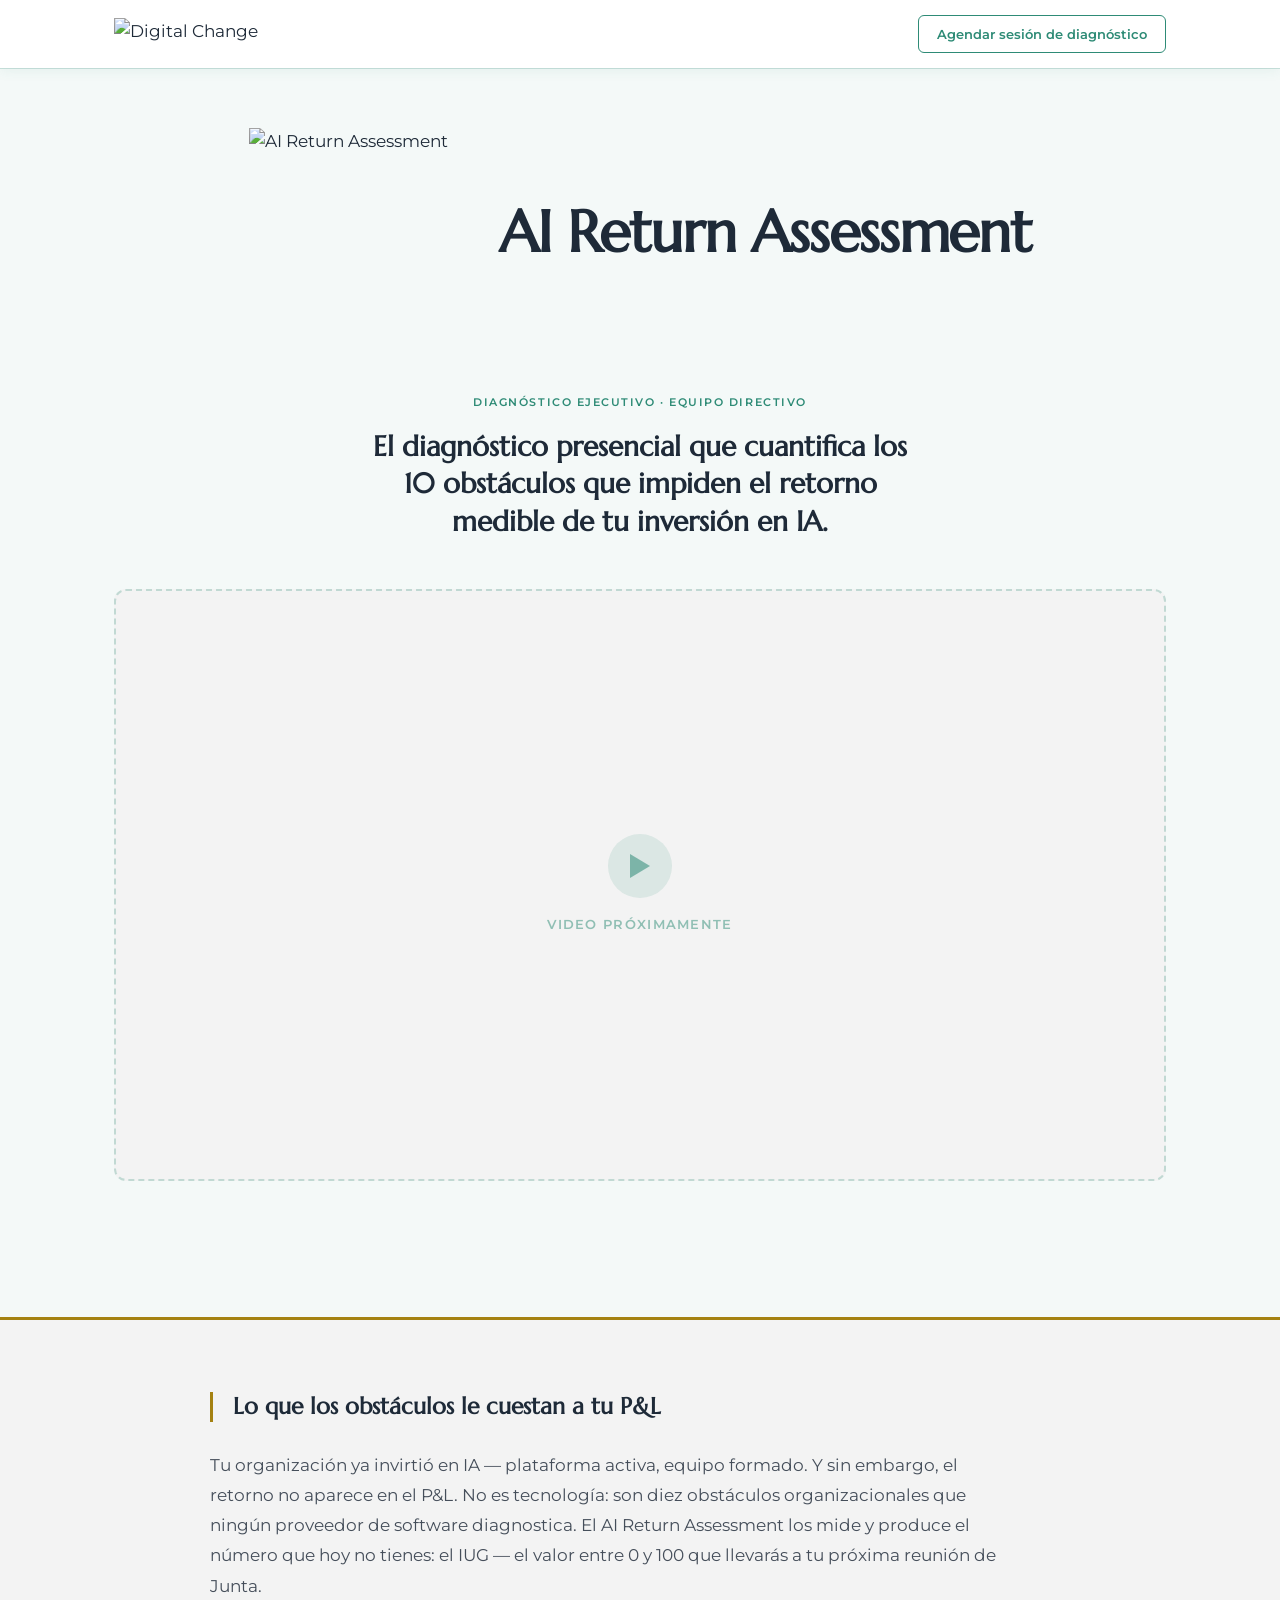
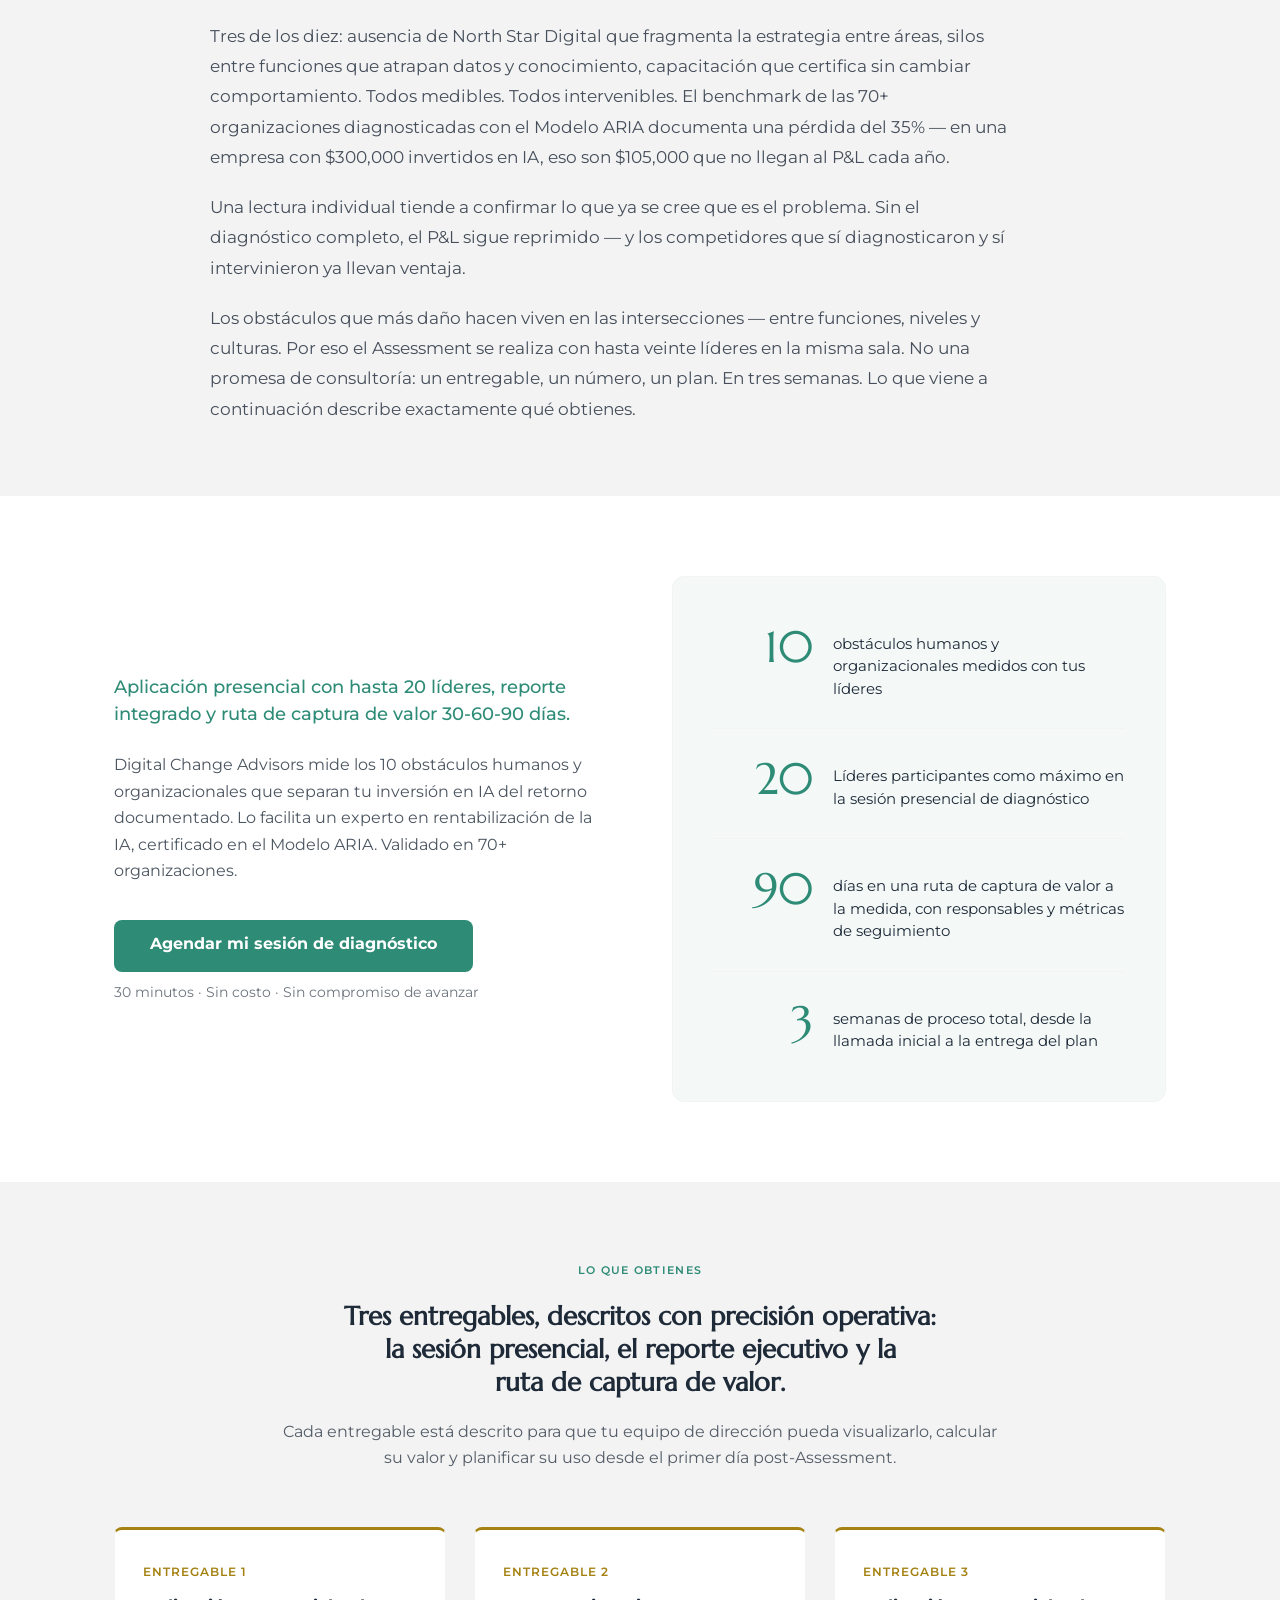
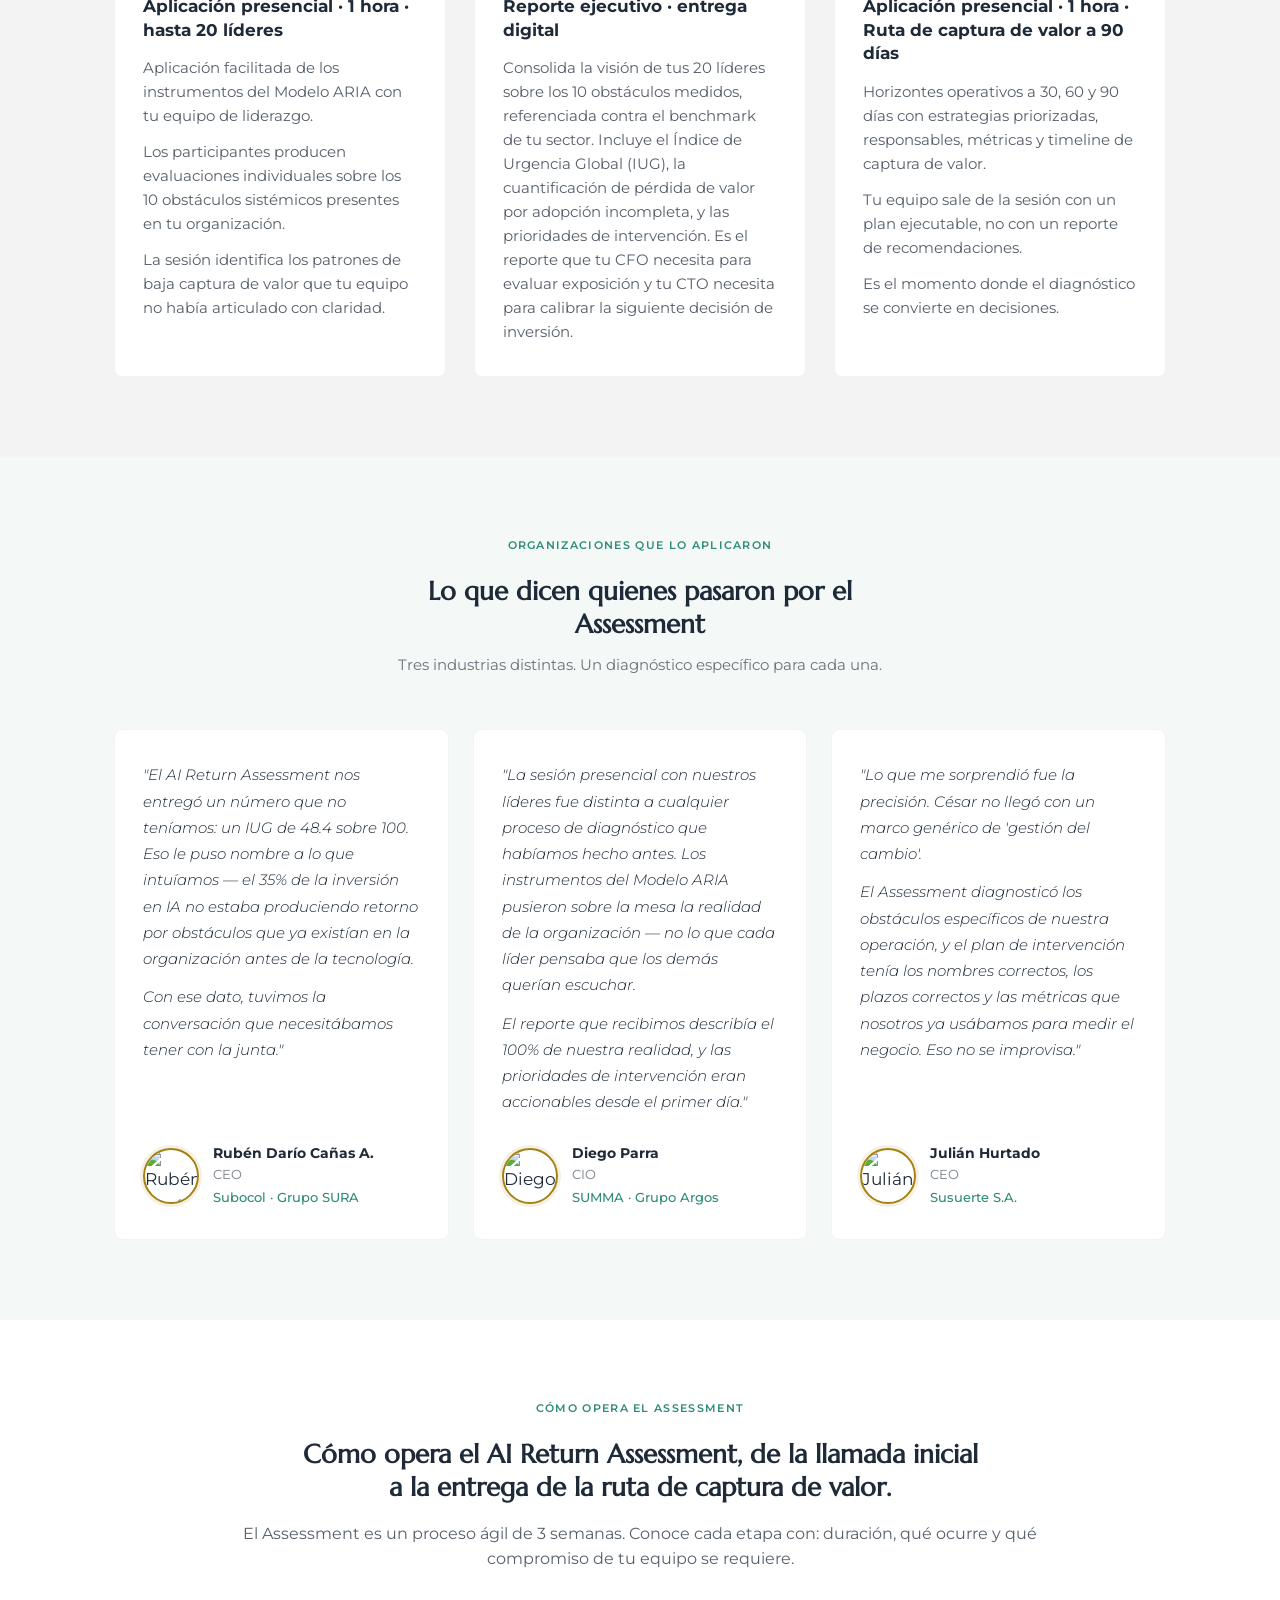
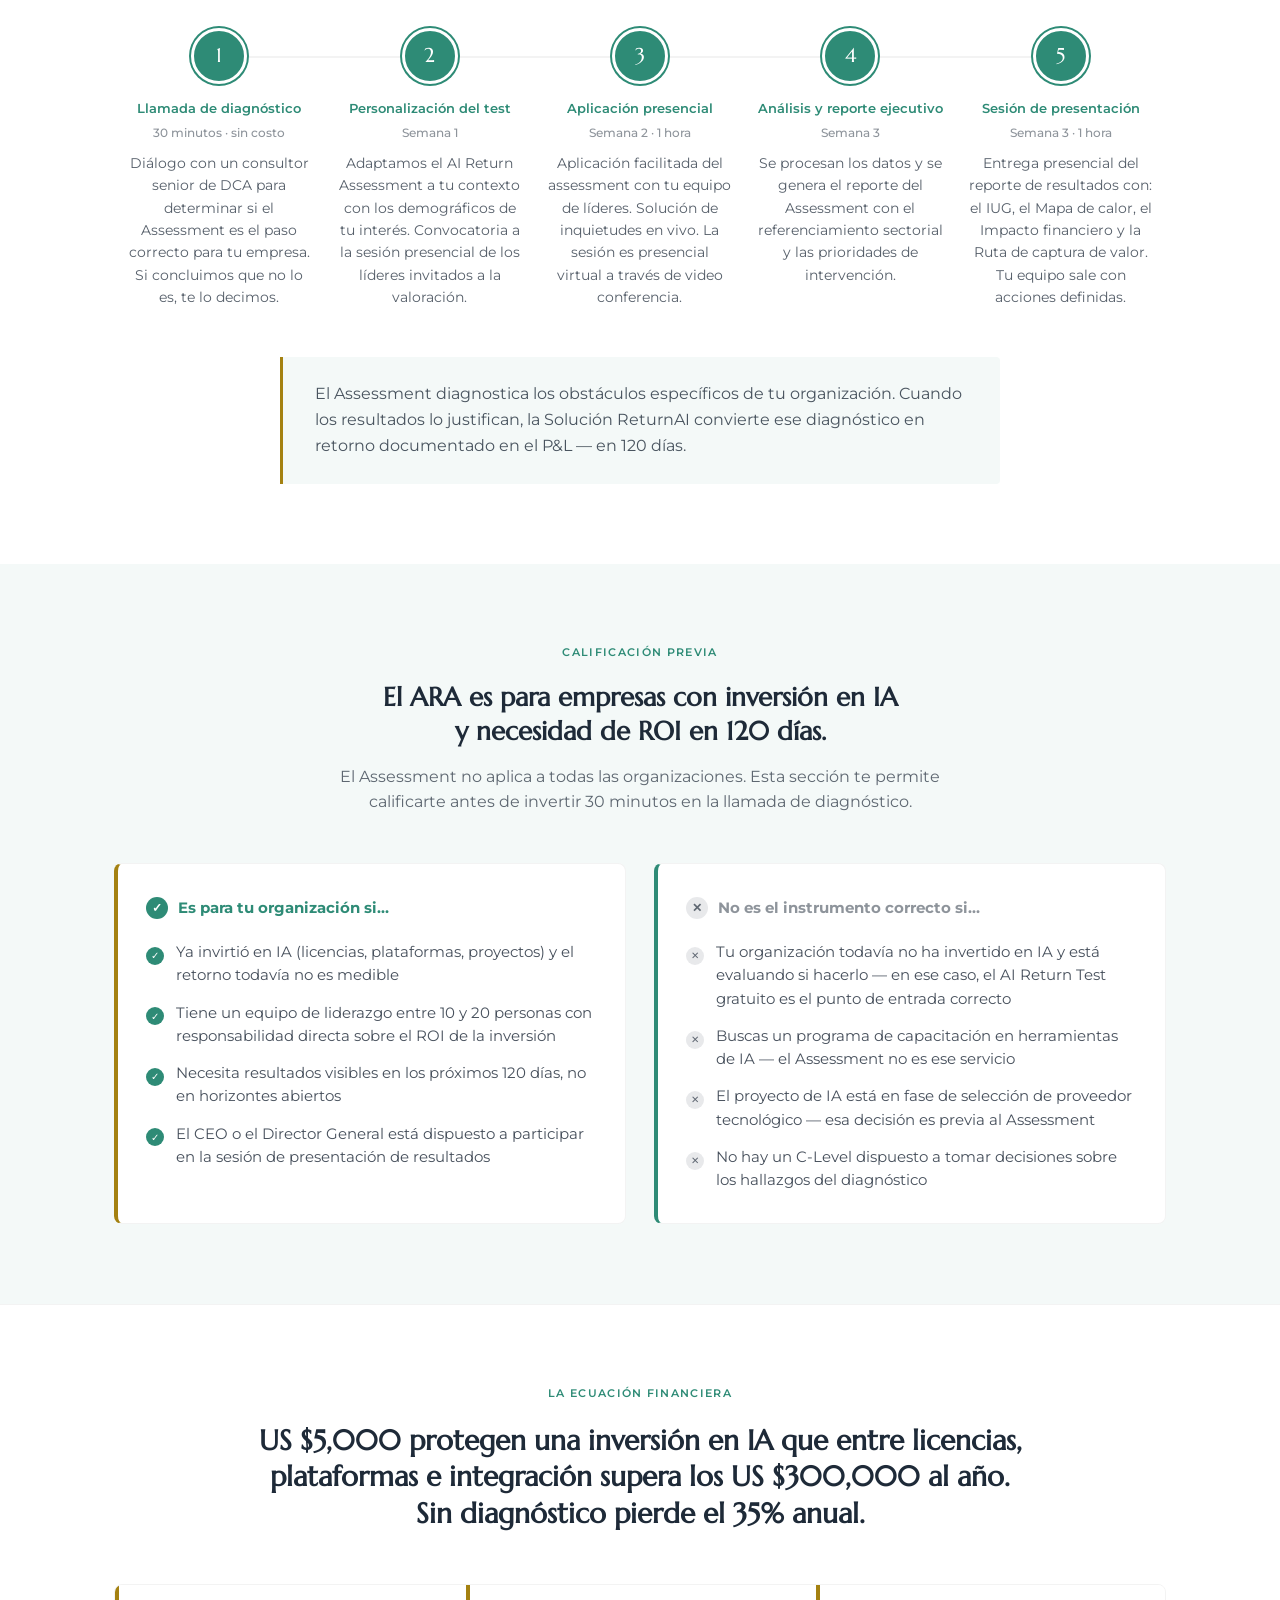
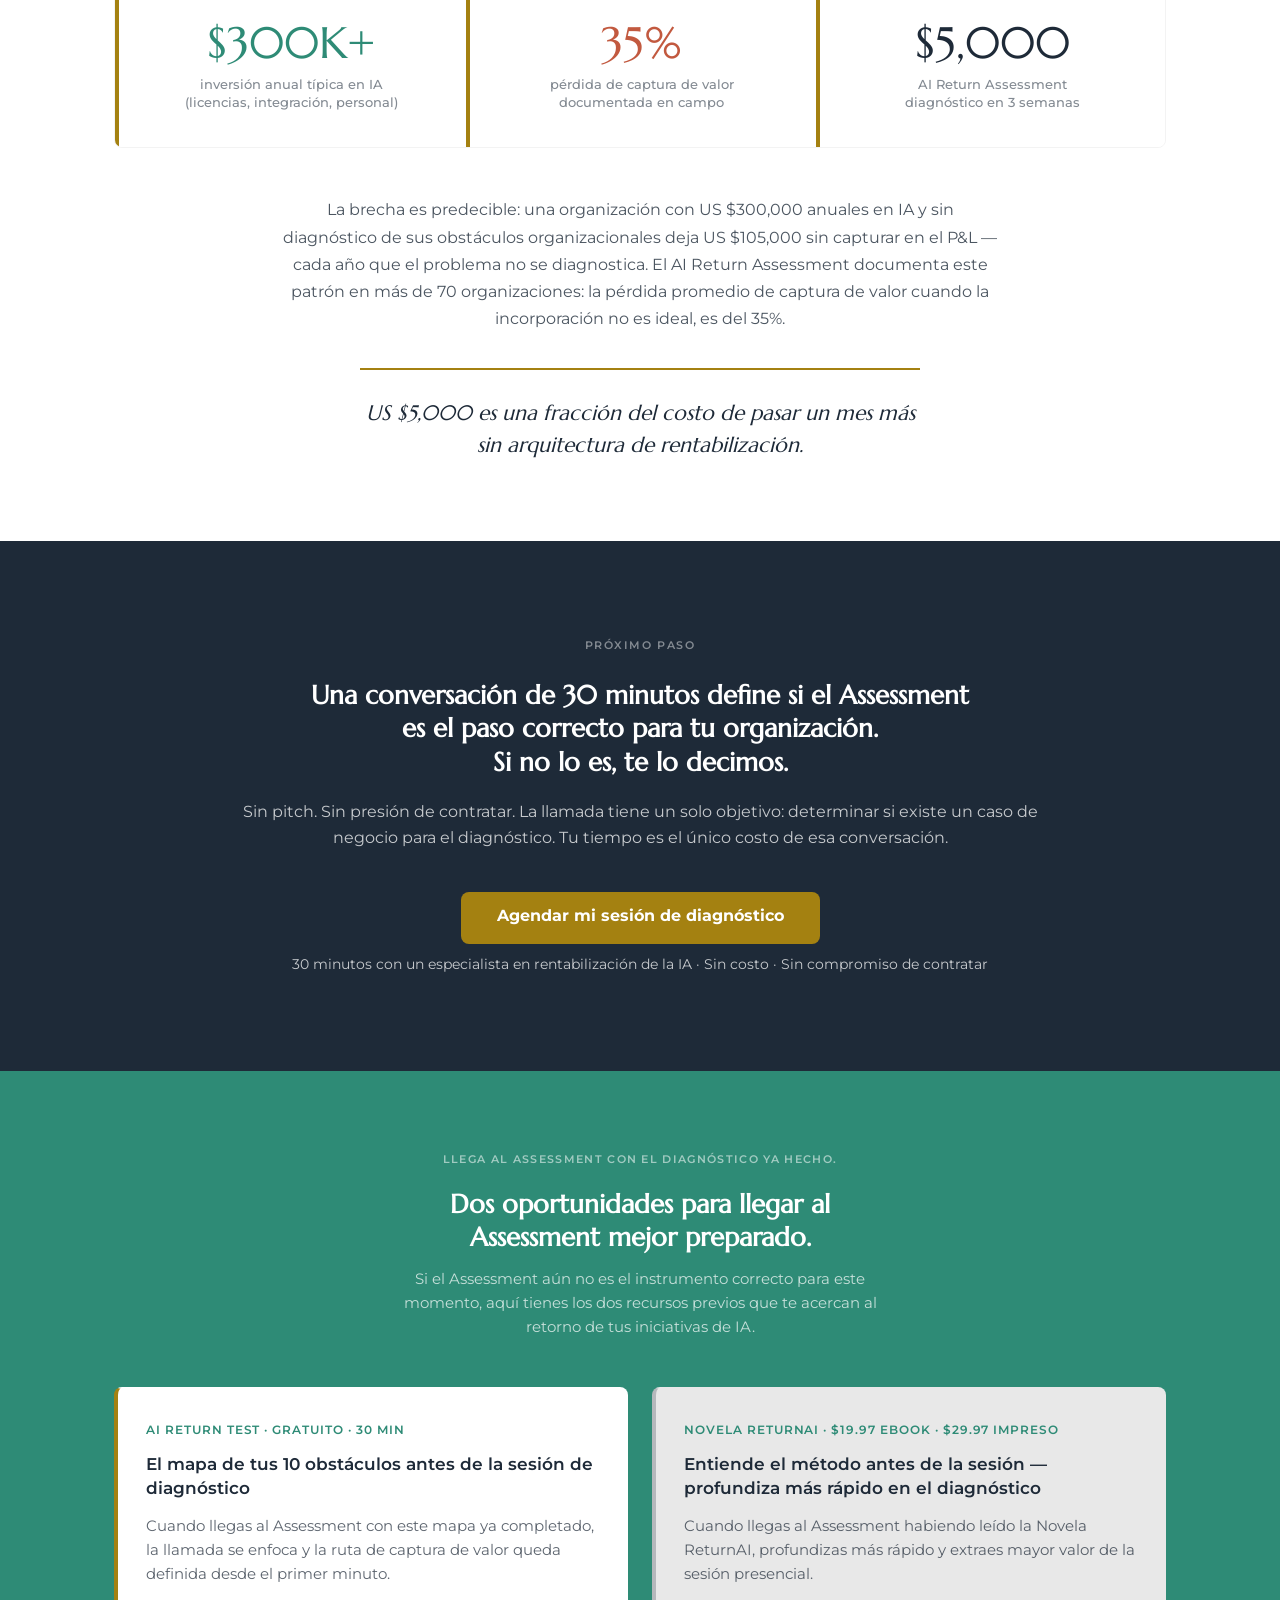
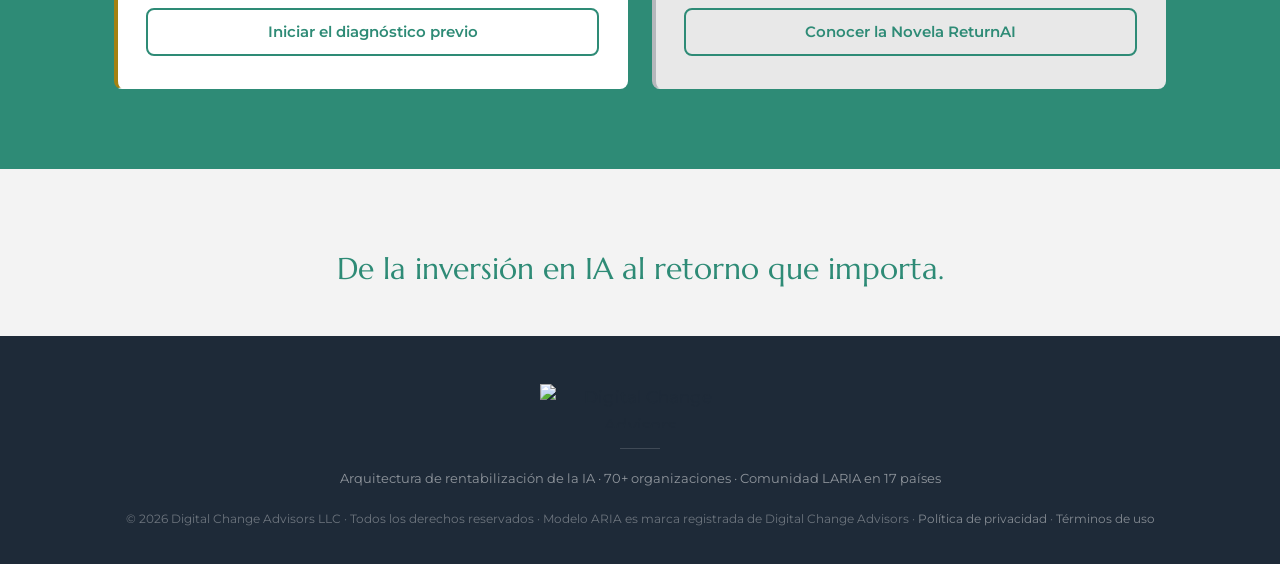
==== ara/index.html @ 4c8b49cd "B10 ARA v0: fix tarjeta secundaria + swap orden primario/secundario Secundaria: background #e8e8e8 (" ====
<!DOCTYPE html>
<html lang="es">
<head>
<meta charset="UTF-8">
<meta name="viewport" content="width=device-width, initial-scale=1.0">
<link rel="icon" type="image/png" href="../images/favicon.png" />
<link rel="apple-touch-icon" href="../images/favicon.png" />
<title>AI Return Assessment · Digital Change Advisors</title>
<link rel="preconnect" href="https://fonts.googleapis.com">
<link rel="preconnect" href="https://fonts.gstatic.com" crossorigin>
<link href="https://fonts.googleapis.com/css2?family=Marcellus&family=Montserrat:wght@300;400;500;600;700&display=swap" rel="stylesheet">
  <link rel="stylesheet" href="ara-styles.css">
<script>document.documentElement.classList.add('js-ready')</script>
</head>
<body>

<!-- ═══════════════════════════════════════════════════════
     HEADER
════════════════════════════════════════════════════════ -->
<header>
  <div class="header-inner">
    <a href="https://www.digitalchangeadvisors.com" class="logo-link">
      <img src="../images/dca-nav.svg" alt="Digital Change Advisors" width="160" height="32">
    </a>
    <a href="https://tidycal.com/pwgdigital/returnai" target="_blank" rel="noopener" class="header-cta">Agendar sesión de diagnóstico</a>
  </div>
</header>


<!-- ═══════════════════════════════════════════════════════
     BLOQUE 1 · HERO / CONTEXTO DE LLEGADA
════════════════════════════════════════════════════════ -->
<section id="hero">
  <div class="container">

    <!-- FILA 1 · ícono + H1 nombre del producto -->
    <div class="hero-identity">
      <div class="hero-icon">
        <img src="../images/ara-icon-assessment.png" alt="AI Return Assessment" width="210" height="210" loading="eager">
      </div>
      <h1 class="hero-archetype-name">AI Return Assessment</h1>
    </div>

    <!-- FILA 2 · H2 descriptivo centrado full-width -->
    <span class="hero-overtitle hero-overtitle--centered">Diagnóstico ejecutivo · Equipo directivo</span>
    <h2 class="hero-title"><span class="line">El diagnóstico presencial que cuantifica los</span><span class="line">10 obstáculos que impiden el retorno</span><span class="line">medible de tu inversión en IA.</span></h2>

    <!-- VIDEO PLACEHOLDER (video único por landing — pendiente de producción) -->
    <div class="hero-video-placeholder">
      <div class="hero-video-inner">
        <div class="hero-video-icon">
          <svg width="22" height="26" viewBox="0 0 22 26" fill="none" aria-hidden="true">
            <polygon points="1,1 21,13 1,25" fill="rgba(46,139,118,0.55)"/>
          </svg>
        </div>
        <span class="hero-video-label">Video próximamente</span>
      </div>
    </div>

  </div>
</section>


<!-- ═══════════════════════════════════════════════════════
     BLOQUE 1.5 · CONTEXTO — LO QUE LOS OBSTÁCULOS CUESTAN
════════════════════════════════════════════════════════ -->
<section id="arquetipo-contexto">
  <div class="container">
    <div class="arquetipo-ctx">
      <h2 class="arquetipo-ctx__title">Lo que los obstáculos le cuestan a tu P&amp;L</h2>
      <div class="arquetipo-ctx__body">
        <p>Tu organización ya invirtió en IA — plataforma activa, equipo formado. Y sin embargo, el retorno no aparece en el P&amp;L. No es tecnología: son diez obstáculos organizacionales que ningún proveedor de software diagnostica. El AI Return Assessment los mide y produce el número que hoy no tienes: el IUG — el valor entre 0 y 100 que llevarás a tu próxima reunión de Junta.</p>
        <p>Tres de los diez: ausencia de North Star Digital que fragmenta la estrategia entre áreas, silos entre funciones que atrapan datos y conocimiento, capacitación que certifica sin cambiar comportamiento. Todos medibles. Todos intervenibles. El benchmark de las 70+ organizaciones diagnosticadas con el Modelo ARIA documenta una pérdida del 35% — en una empresa con $300,000 invertidos en IA, eso son $105,000 que no llegan al P&amp;L cada año.</p>
        <p>Una lectura individual tiende a confirmar lo que ya se cree que es el problema. Sin el diagnóstico completo, el P&amp;L sigue reprimido — y los competidores que sí diagnosticaron y sí intervinieron ya llevan ventaja.</p>
        <p>Los obstáculos que más daño hacen viven en las intersecciones — entre funciones, niveles y culturas. Por eso el Assessment se realiza con hasta veinte líderes en la misma sala. No una promesa de consultoría: un entregable, un número, un plan. En tres semanas. Lo que viene a continuación describe exactamente qué obtienes.</p>
      </div>
    </div>
  </div>

</section>

<!-- ═══════════════════════════════════════════════════════
     BLOQUE 1.75 · CÓMO FUNCIONA — METODOLOGÍA Y MÉTRICAS
════════════════════════════════════════════════════════ -->
<section id="hero-context" class="section-pad">
  <div class="container">
    <div class="hero-grid">
      <div class="hero-copy">
        <p class="hero-sub">Aplicación presencial con hasta 20 líderes, reporte integrado y ruta de captura de valor 30-60-90 días.</p>
        <p class="hero-body">Digital Change Advisors mide los 10 obstáculos humanos y organizacionales que separan tu inversión en IA del retorno documentado. Lo facilita un experto en rentabilización de la IA, certificado en el Modelo ARIA. Validado en 70+ organizaciones.</p>
        <div class="cta-wrap">
          <a href="https://tidycal.com/pwgdigital/returnai" target="_blank" rel="noopener" class="btn-primary" style="display:inline-block;width:auto;">Agendar mi sesión de diagnóstico</a>
          <span class="cta-support">30 minutos · Sin costo · Sin compromiso de avanzar</span>
        </div>
      </div>
      <div class="hero-visual">
        <div class="hero-metric">
          <div class="hero-metric-num">10</div>
          <div class="hero-metric-label">obstáculos humanos y organizacionales medidos con tus líderes</div>
        </div>
        <hr class="hero-metric-divider">
        <div class="hero-metric">
          <div class="hero-metric-num">20</div>
          <div class="hero-metric-label">Líderes participantes como máximo en la sesión presencial de diagnóstico</div>
        </div>
        <hr class="hero-metric-divider">
        <div class="hero-metric">
          <div class="hero-metric-num">90</div>
          <div class="hero-metric-label">días en una ruta de captura de valor a la medida, con responsables y métricas de seguimiento</div>
        </div>
        <hr class="hero-metric-divider">
        <div class="hero-metric">
          <div class="hero-metric-num">3</div>
          <div class="hero-metric-label">semanas de proceso total, desde la llamada inicial a la entrega del plan</div>
        </div>
      </div>
    </div>

  </div>
</section>


<!-- ═══════════════════════════════════════════════════════
     BLOQUE 2 · LOS TRES ENTREGABLES DEL ASSESSMENT
════════════════════════════════════════════════════════ -->
<section id="entregables" class="section-pad">
  <div class="container">

    <div class="entregables-intro">
      <span class="section-label">Lo que obtienes</span>
      <h2><span class="line">Tres entregables, descritos con precisión operativa:</span><span class="line">la sesión presencial, el reporte ejecutivo y la</span><span class="line">ruta de captura de valor.</span></h2>
      <p style="margin-top:16px;">Cada entregable está descrito para que tu equipo de dirección pueda visualizarlo, calcular su valor y planificar su uso desde el primer día post-Assessment.</p>
    </div>

    <div class="entregables-grid">

      <div class="entregable-card">
        <div class="entregable-label">Entregable 1</div>
        <h3>Aplicación presencial · 1 hora · hasta 20 líderes</h3>
        <p>Aplicación facilitada de los instrumentos del Modelo ARIA con tu equipo de liderazgo.</p>
        <p>Los participantes producen evaluaciones individuales sobre los 10 obstáculos sistémicos presentes en tu organización.</p>
        <p>La sesión identifica los patrones de baja captura de valor que tu equipo no había articulado con claridad.</p>
      </div>

      <div class="entregable-card">
        <div class="entregable-label">Entregable 2</div>
        <h3>Reporte ejecutivo · entrega digital</h3>
        <p>Consolida la visión de tus 20 líderes sobre los 10 obstáculos medidos, referenciada contra el benchmark de tu sector. Incluye el Índice de Urgencia Global (IUG), la cuantificación de pérdida de valor por adopción incompleta, y las prioridades de intervención. Es el reporte que tu CFO necesita para evaluar exposición y tu CTO necesita para calibrar la siguiente decisión de inversión.</p>
      </div>

      <div class="entregable-card">
        <div class="entregable-label">Entregable 3</div>
        <h3>Aplicación presencial · 1 hora · Ruta de captura de valor a 90 días</h3>
        <p>Horizontes operativos a 30, 60 y 90 días con estrategias priorizadas, responsables, métricas y timeline de captura de valor.</p>
        <p>Tu equipo sale de la sesión con un plan ejecutable, no con un reporte de recomendaciones.</p>
        <p>Es el momento donde el diagnóstico se convierte en decisiones.</p>
      </div>

    </div>
  </div>
</section>


<!-- ═══════════════════════════════════════════════════════
     BLOQUE 3 · TESTIMONIALES
     Set: Rubén Darío Cañas · Diego Parra · Julián Hurtado
     Fotos: rectangulares 8px radius. Stack en móvil.
════════════════════════════════════════════════════════ -->
<section id="testimoniales" class="section-pad">
  <div class="container">

    <div class="testimoniales-header">
      <span class="section-label">Organizaciones que lo aplicaron</span>
      <h2>Lo que dicen quienes pasaron por el Assessment</h2>
      <p>Tres industrias distintas. Un diagnóstico específico para cada una.</p>
    </div>

    <div class="testimoniales-grid">

      <!-- Testimonial 1: Rubén Darío Cañas — Subocol -->
      <div class="testimonial-card">
        <p class="testimonial-quote">"El AI Return Assessment nos entregó un número que no teníamos: un IUG de 48.4 sobre 100. Eso le puso nombre a lo que intuíamos — el 35% de la inversión en IA no estaba produciendo retorno por obstáculos que ya existían en la organización antes de la tecnología.<br><br>Con ese dato, tuvimos la conversación que necesitábamos tener con la junta."</p>
        <div class="testimonial-author">
          <div class="testimonial-photo">
            <img src="../images/art-photo-ruben-canas.png" alt="Rubén Darío Cañas A." loading="lazy">
          </div>
          <div class="testimonial-meta">
            <div class="testimonial-name">Rubén Darío Cañas A.</div>
            <div class="testimonial-role">CEO</div>
            <div class="testimonial-org">Subocol · Grupo SURA</div>
          </div>
        </div>
      </div>

      <!-- Testimonial 2: Diego Parra — SUMMA / Grupo Argos -->
      <div class="testimonial-card">
        <p class="testimonial-quote">"La sesión presencial con nuestros líderes fue distinta a cualquier proceso de diagnóstico que habíamos hecho antes. Los instrumentos del Modelo ARIA pusieron sobre la mesa la realidad de la organización — no lo que cada líder pensaba que los demás querían escuchar.<br><br>El reporte que recibimos describía el 100% de nuestra realidad, y las prioridades de intervención eran accionables desde el primer día."</p>
        <div class="testimonial-author">
          <div class="testimonial-photo">
            <img src="../images/art-photo-diego-parra.png" alt="Diego Parra" loading="lazy">
          </div>
          <div class="testimonial-meta">
            <div class="testimonial-name">Diego Parra</div>
            <div class="testimonial-role">CIO</div>
            <div class="testimonial-org">SUMMA · Grupo Argos</div>
          </div>
        </div>
      </div>

      <!-- Testimonial 3: Julián Hurtado — Susuerte -->
      <div class="testimonial-card">
        <p class="testimonial-quote">"Lo que me sorprendió fue la precisión. César no llegó con un marco genérico de 'gestión del cambio'.<br><br>El Assessment diagnosticó los obstáculos específicos de nuestra operación, y el plan de intervención tenía los nombres correctos, los plazos correctos y las métricas que nosotros ya usábamos para medir el negocio. Eso no se improvisa."</p>
        <div class="testimonial-author">
          <div class="testimonial-photo">
            <img src="../images/art-photo-julian-hurtado.png" alt="Julián Hurtado" loading="lazy">
          </div>
          <div class="testimonial-meta">
            <div class="testimonial-name">Julián Hurtado</div>
            <div class="testimonial-role">CEO</div>
            <div class="testimonial-org">Susuerte S.A.</div>
          </div>
        </div>
      </div>

    </div>
  </div>
</section>


<!-- ═══════════════════════════════════════════════════════
     BLOQUE 4 · PROCESO PASO A PASO
     Con diferenciación terminológica ARIA / Solución ReturnAI
════════════════════════════════════════════════════════ -->
<section id="proceso" class="section-pad">
  <div class="container">

    <div class="proceso-header">
      <span class="section-label">Cómo opera el Assessment</span>
      <h2>Cómo opera el AI Return Assessment, de la llamada inicial<br>a la entrega de la ruta de captura de valor.</h2>
      <p style="margin-top:16px;">El Assessment es un proceso ágil de 3 semanas. Conoce cada etapa con: duración, qué ocurre y qué compromiso de tu equipo se requiere.</p>
    </div>

    <div class="proceso-timeline">

      <div class="proceso-step">
        <div class="step-circle">1</div>
        <div class="step-content">
          <div class="step-label">Llamada de diagnóstico</div>
          <div class="step-duration">30 minutos · sin costo</div>
          <p class="step-desc">Diálogo con un consultor senior de DCA para determinar si el Assessment es el paso correcto para tu empresa. Si concluimos que no lo es, te lo decimos.</p>
        </div>
      </div>

      <div class="proceso-step">
        <div class="step-circle">2</div>
        <div class="step-content">
          <div class="step-label">Personalización del test</div>
          <div class="step-duration">Semana 1</div>
          <p class="step-desc">Adaptamos el AI Return Assessment a tu contexto con los demográficos de tu interés. Convocatoria a la sesión presencial de los líderes invitados a la valoración.</p>
        </div>
      </div>

      <div class="proceso-step">
        <div class="step-circle">3</div>
        <div class="step-content">
          <div class="step-label">Aplicación presencial</div>
          <div class="step-duration">Semana 2 · 1 hora</div>
          <p class="step-desc">Aplicación facilitada del assessment con tu equipo de líderes. Solución de inquietudes en vivo. La sesión es presencial virtual a través de video conferencia.</p>
        </div>
      </div>

      <div class="proceso-step">
        <div class="step-circle">4</div>
        <div class="step-content">
          <div class="step-label">Análisis y reporte ejecutivo</div>
          <div class="step-duration">Semana 3</div>
          <p class="step-desc">Se procesan los datos y se genera el reporte del Assessment con el referenciamiento sectorial y las prioridades de intervención.</p>
        </div>
      </div>

      <div class="proceso-step">
        <div class="step-circle">5</div>
        <div class="step-content">
          <div class="step-label">Sesión de presentación</div>
          <div class="step-duration">Semana 3 · 1 hora</div>
          <p class="step-desc">Entrega presencial del reporte de resultados con: el IUG, el Mapa de calor, el Impacto financiero y la Ruta de captura de valor. Tu equipo sale con acciones definidas.</p>
        </div>
      </div>

    </div>

    <!-- Línea de diferenciación ARIA / Solución ReturnAI — OBLIGATORIA -->
    <div class="proceso-aria-note">
      <p>El Assessment diagnostica los obstáculos específicos de tu organización. Cuando los resultados lo justifican, la Solución ReturnAI convierte ese diagnóstico en retorno documentado en el P&L — en 120 días.</p>
    </div>

  </div>
</section>


<!-- ═══════════════════════════════════════════════════════
     BLOQUE 5 · PARA QUIÉN ES ESTE ASSESSMENT
     Fondo: var(--dca-teal-subtle) — NUNCA teal sólido
════════════════════════════════════════════════════════ -->
<section id="para-quien" class="section-pad">
  <div class="container">

    <div class="para-quien-header">
      <span class="section-label">Calificación previa</span>
      <h2>El ARA es para empresas con inversión en IA<br>y necesidad de ROI en 120 días.</h2>
      <p style="margin-top:16px;">El Assessment no aplica a todas las organizaciones. Esta sección te permite calificarte antes de invertir 30 minutos en la llamada de diagnóstico.</p>
    </div>

    <div class="para-quien-grid">

      <div class="para-quien-col yes">
        <div class="para-quien-col-title">
          <span class="check-icon">✓</span>
          Es para tu organización si…
        </div>
        <ul class="para-quien-list">
          <li>
            <span class="icon-wrap"><span class="check-icon" style="width:18px;height:18px;font-size:10px;">✓</span></span>
            Ya invirtió en IA (licencias, plataformas, proyectos) y el retorno todavía no es medible
          </li>
          <li>
            <span class="icon-wrap"><span class="check-icon" style="width:18px;height:18px;font-size:10px;">✓</span></span>
            Tiene un equipo de liderazgo entre 10 y 20 personas con responsabilidad directa sobre el ROI de la inversión
          </li>
          <li>
            <span class="icon-wrap"><span class="check-icon" style="width:18px;height:18px;font-size:10px;">✓</span></span>
            Necesita resultados visibles en los próximos 120 días, no en horizontes abiertos
          </li>
          <li>
            <span class="icon-wrap"><span class="check-icon" style="width:18px;height:18px;font-size:10px;">✓</span></span>
            El CEO o el Director General está dispuesto a participar en la sesión de presentación de resultados
          </li>
        </ul>
      </div>

      <div class="para-quien-col no">
        <div class="para-quien-col-title">
          <span class="x-icon">✕</span>
          No es el instrumento correcto si…
        </div>
        <ul class="para-quien-list">
          <li>
            <span class="icon-wrap"><span class="x-icon" style="width:18px;height:18px;font-size:10px;">✕</span></span>
            Tu organización todavía no ha invertido en IA y está evaluando si hacerlo — en ese caso, el AI Return Test gratuito es el punto de entrada correcto
          </li>
          <li>
            <span class="icon-wrap"><span class="x-icon" style="width:18px;height:18px;font-size:10px;">✕</span></span>
            Buscas un programa de capacitación en herramientas de IA — el Assessment no es ese servicio
          </li>
          <li>
            <span class="icon-wrap"><span class="x-icon" style="width:18px;height:18px;font-size:10px;">✕</span></span>
            El proyecto de IA está en fase de selección de proveedor tecnológico — esa decisión es previa al Assessment
          </li>
          <li>
            <span class="icon-wrap"><span class="x-icon" style="width:18px;height:18px;font-size:10px;">✕</span></span>
            No hay un C-Level dispuesto a tomar decisiones sobre los hallazgos del diagnóstico
          </li>
        </ul>
      </div>

    </div>
  </div>
</section>


<!-- ═══════════════════════════════════════════════════════
     BLOQUE 6 · ANCLAJE ECONÓMICO / LOSS AVERSION
     Gold: solo border-left en métricas (presupuesto controlado)
     Terracota: 35% (alerta de pérdida)
     Marcellus métricas: 28-32px en móvil (corrección C6)
════════════════════════════════════════════════════════ -->
<section id="anclaje" class="section-pad">
  <div class="container">

    <div class="anclaje-header">
      <span class="section-label">La ecuación financiera</span>
      <h2>
        <span class="line">US $5,000 protegen una inversión en IA que entre licencias,</span>
        <span class="line">plataformas e integración supera los US $300,000 al año.</span>
        <span class="line">Sin diagnóstico pierde el 35% anual.</span>
      </h2>
    </div>

    <div class="metrics-row">
      <div class="metric-item">
        <div class="metric-value teal">$300K+</div>
        <div class="metric-sublabel">inversión anual típica en IA<br>(licencias, integración, personal)</div>
      </div>
      <div class="metric-item">
        <div class="metric-value terracota">35%</div>
        <div class="metric-sublabel">pérdida de captura de valor<br>documentada en campo</div>
      </div>
      <div class="metric-item">
        <div class="metric-value carbon">$5,000</div>
        <div class="metric-sublabel">AI Return Assessment<br>diagnóstico en 3 semanas</div>
      </div>
    </div>

    <p class="anclaje-copy">La brecha es predecible: una organización con US $300,000 anuales en IA y sin diagnóstico de sus obstáculos organizacionales deja US $105,000 sin capturar en el P&L — cada año que el problema no se diagnostica. El AI Return Assessment documenta este patrón en más de 70 organizaciones: la pérdida promedio de captura de valor cuando la incorporación no es ideal, es del 35%.</p>

    <p class="anclaje__close">US $5,000 es una fracción del costo de pasar un mes más sin arquitectura de rentabilización.</p>

  </div>
</section>


<!-- ═══════════════════════════════════════════════════════
     BLOQUE 7 · CTA PRINCIPAL
     ÚNICO bloque con fondo carbón (#1e2a38)
     Botón dorado. Formulario 5 campos (corrección C3).
════════════════════════════════════════════════════════ -->
<section id="cta-principal">
  <div class="container">
    <div class="cta-principal-inner">

      <span class="cta-section-label">Próximo paso</span>
      <h2>
        <span class="line">Una conversación de 30 minutos define si el Assessment</span>
        <span class="line">es el paso correcto para tu organización.</span>
        <span class="line">Si no lo es, te lo decimos.</span>
      </h2>
      <p class="cta-principal-copy">Sin pitch. Sin presión de contratar. La llamada tiene un solo objetivo: determinar si existe un caso de negocio para el diagnóstico. Tu tiempo es el único costo de esa conversación.</p>

      <div class="cta-wrap centered">
        <a href="https://tidycal.com/pwgdigital/returnai" target="_blank" rel="noopener" class="btn-gold">Agendar mi sesión de diagnóstico</a>
        <span class="cta-support on-dark">30 minutos con un especialista en rentabilización de la IA · Sin costo · Sin compromiso de contratar</span>
      </div>

    </div>
  </div>
</section>




<!-- ═══════════════════════════════════════════════════════
     BLOQUE 10 · CONECTORES DESCENDENTES
     Novela ReturnAI + AI Return Test
     Botones outline. Min-height 48px (corrección C5).
════════════════════════════════════════════════════════ -->
<section id="conectores" class="section-pad">
  <div class="container">

    <div class="conectores-header">
      <span class="section-label">Llega al Assessment con el diagnóstico ya hecho.</span>
      <h2><span class="line">Dos oportunidades para llegar al</span><span class="line">Assessment mejor preparado.</span></h2>
      <p>Si el Assessment aún no es el instrumento correcto para este momento, aquí tienes los dos recursos previos que te acercan al retorno de tus iniciativas de IA.</p>
    </div>

    <div class="conectores-grid">

      <!-- Conector hacia el AI Return Test (primario — izquierda) -->
      <div class="conector-card conector-card--primary">
        <span class="conector-sublabel">AI Return Test · Gratuito · 30 min</span>
        <h3>El mapa de tus 10 obstáculos antes de la sesión de diagnóstico</h3>
        <p>Cuando llegas al Assessment con este mapa ya completado, la llamada se enfoca y la ruta de captura de valor queda definida desde el primer minuto.</p>
        <a href="https://tally.so/r/Np6e5W" target="_blank" rel="noopener" class="btn-outline" style="min-height:48px;margin-top:8px;">Iniciar el diagnóstico previo</a>
      </div>

      <!-- Conector hacia la Novela ReturnAI (secundario — derecha) -->
      <div class="conector-card conector-card--secondary">
        <span class="conector-sublabel">Novela ReturnAI · $19.97 ebook · $29.97 impreso</span>
        <h3>Entiende el método antes de la sesión — profundiza más rápido en el diagnóstico</h3>
        <p>Cuando llegas al Assessment habiendo leído la Novela ReturnAI, profundizas más rápido y extraes mayor valor de la sesión presencial.</p>
        <a href="../novela-returnai-landing.html" class="btn-outline" style="min-height:48px;margin-top:8px;">Conocer la Novela ReturnAI</a>
      </div>

    </div>
  </div>
</section>


<!-- ═══════════════════════════════════════════════════════
     BLOQUE 11 · TAGLINE INSTITUCIONAL
     Marcellus. Desktop: 28-32px. Móvil: 22-24px (especificado).
     Espaciado antes del footer: mínimo 48px.
════════════════════════════════════════════════════════ -->
<section id="tagline">
  <div class="container">
    <div class="tagline-inner">
      <p class="tagline-text">De la inversión en IA al retorno que importa.</p>
    </div>
  </div>
</section>


<!-- ═══════════════════════════════════════════════════════
     FOOTER
     Footer estructural — excepción brand book DCA 2026
     al límite de 1 bloque carbón de contenido
════════════════════════════════════════════════════════ -->
<footer>
  <div class="container">
    <div class="footer-inner">
      <img src="../images/dca-negativo.svg" alt="Digital Change Advisors" class="footer-logo-img" width="200" height="44" loading="lazy">
      <div class="footer-divider"></div>
      <p class="footer-tagline-sub">Arquitectura de rentabilización de la IA · 70+ organizaciones · Comunidad LARIA en 17 países</p>
      <p class="footer-copy">© 2026 Digital Change Advisors LLC · Todos los derechos reservados · Modelo ARIA es marca registrada de Digital Change Advisors · <a href="https://dca-returnai.github.io/dca-website/privacy-policy.html" style="color:rgba(255,255,255,0.45);text-decoration:none;" target="_blank" rel="noopener">Política de privacidad</a> · <a href="https://dca-returnai.github.io/dca-website/terms-of-use.html" style="color:rgba(255,255,255,0.45);text-decoration:none;" target="_blank" rel="noopener">Términos de uso</a></p>
    </div>
  </div>
</footer>



<script>
  // UTM propagation → TidyCal
  (function() {
    var params = new URLSearchParams(window.location.search);
    if (!params.toString()) return;
    var links = document.querySelectorAll('a[href*="tidycal.com"]');
    links.forEach(function(link) {
      var url = new URL(link.href);
      params.forEach(function(value, key) { url.searchParams.set(key, value); });
      link.href = url.toString();
    });
  })();

  // B4 Proceso — animación secuencial de pasos
  (function() {
    var timeline = document.querySelector('.proceso-timeline');
    if (!timeline) return;
    var io = new IntersectionObserver(function(entries) {
      if (entries[0].isIntersecting) {
        timeline.classList.add('in');
        io.disconnect();
      }
    }, { threshold: 0.18 });
    io.observe(timeline);
  })();
</script>
</body>
</html>
---- ara/ara-styles.css ----
/* ═══════════════════════════════════════════════════════════════
   ARA Landings — Hoja de estilos compartida
   Aplica a: ara/index.html (v0) + 7 arquetipos
   Para fine-tuning de estilos: editar SOLO este archivo.
   Los 8 HTMLs se actualizan automáticamente.
   Última actualización: 2026-06-10
════════════════════════════════════════════════════════════════ */

/* ─── DESIGN TOKENS ─────────────────────────────────────── */
:root {
  --dca-teal:         #2e8b76;
  --dca-gold:         #a48111;
  --dca-carbon:       #1e2a38;
  --dca-white:        #ffffff;
  --dca-terracotta:   #c2593f;
  --dca-platinum:     #f3f3f3;
  --dca-teal-subtle:  rgba(46,139,118,0.05);
  --font-display:     'Marcellus', Georgia, serif;
  --font-body:        'Montserrat', 'Helvetica Neue', sans-serif;
  --section-padding:  80px;
  --text-max-width:   720px;
  --layout-max-width: 1100px;
}

/* ─── RESET & BASE ──────────────────────────────────────── */
*, *::before, *::after { box-sizing: border-box; margin: 0; padding: 0; }
html { scroll-behavior: smooth; scroll-padding-top: 72px; }
body {
  font-family: var(--font-body);
  font-size: 17px;
  line-height: 1.6;
  color: var(--dca-carbon);
  background: var(--dca-white);
  -webkit-font-smoothing: antialiased;
}
img { max-width: 100%; display: block; }
a { text-decoration: none; color: inherit; }

/* ─── LAYOUT ─────────────────────────────────────────────── */
.container {
  max-width: var(--layout-max-width);
  margin: 0 auto;
  padding: 0 24px;
}
.section-pad {
  padding: var(--section-padding) 0;
}

/* ─── TYPOGRAPHY ─────────────────────────────────────────── */
h1, h2 {
  font-family: var(--font-display);
  font-style: normal;
  line-height: 1.3;
}
h1 { font-size: clamp(28px, 4vw, 48px); }
h1 .line { display: block; }
h2 { font-size: clamp(24px, 3vw, 36px); }
h3 {
  font-family: var(--font-body);
  font-weight: 600;
  font-size: 18px;
  line-height: 1.4;
}
p { line-height: 1.6; }

/* ─── SECTION LABELS ─────────────────────────────────────── */
.section-label {
  font-family: var(--font-body);
  font-weight: 600;
  font-size: 11px;
  letter-spacing: 0.12em;
  text-transform: uppercase;
  color: var(--dca-teal);
  display: block;
  margin-bottom: 20px;
}

/* ─── BUTTONS ────────────────────────────────────────────── */
.btn-primary {
  display: inline-block;
  background: var(--dca-teal);
  color: var(--dca-white);
  font-family: var(--font-body);
  font-weight: 700;
  font-size: 16px;
  border-radius: 8px;
  min-height: 52px;
  padding: 14px 36px;
  border: none;
  cursor: pointer;
  line-height: 1.3;
  transition: opacity 0.2s ease;
  text-align: center;
}
.btn-primary:hover { opacity: 0.88; }

.btn-gold {
  display: inline-block;
  background: var(--dca-gold);
  color: var(--dca-white);
  font-family: var(--font-body);
  font-weight: 700;
  font-size: 16px;
  border-radius: 8px;
  min-height: 52px;
  padding: 14px 36px;
  border: none;
  cursor: pointer;
  line-height: 1.3;
  transition: opacity 0.2s ease;
  text-align: center;
}
.btn-gold:hover { opacity: 0.88; }

.btn-outline {
  display: inline-block;
  background: transparent;
  color: var(--dca-teal);
  font-family: var(--font-body);
  font-weight: 600;
  font-size: 15px;
  border-radius: 8px;
  min-height: 48px;
  padding: 12px 28px;
  border: 2px solid var(--dca-teal);
  cursor: pointer;
  line-height: 1.3;
  transition: all 0.2s ease;
  text-align: center;
}
.btn-outline:hover {
  background: var(--dca-teal);
  color: var(--dca-white);
}

.cta-wrap {
  display: flex;
  flex-direction: column;
  align-items: flex-start;
  gap: 10px;
}
.cta-wrap.centered { align-items: center; }
.cta-support {
  font-family: var(--font-body);
  font-weight: 400;
  font-size: 14px;
  color: rgba(30,42,56,0.65);
  line-height: 1.5;
}
.cta-support.on-dark {
  color: rgba(255,255,255,0.75);
}

/* ─── HEADER ─────────────────────────────────────────────── */
header {
  position: sticky;
  top: 0;
  z-index: 100;
  background: var(--dca-white);
  box-shadow: 0 1px 0 rgba(46,139,118,0.22), 0 3px 12px rgba(46,139,118,0.08);
}
.header-inner {
  display: flex;
  align-items: center;
  justify-content: space-between;
  height: 68px;
  max-width: var(--layout-max-width);
  margin: 0 auto;
  padding: 0 24px;
}
.logo-link {
  display: flex;
  align-items: center;
  text-decoration: none;
  flex-shrink: 0;
}
.logo-link img {
  display: block;
  height: 32px;
  width: auto;
}
.header-cta {
  font-family: var(--font-body);
  font-weight: 600;
  font-size: 13px;
  color: var(--dca-teal);
  border: 1.5px solid var(--dca-teal);
  border-radius: 6px;
  padding: 8px 18px;
  transition: all 0.2s;
}
.header-cta:hover {
  background: var(--dca-teal);
  color: var(--dca-white);
}

/* ─── BLOQUE 1 · HERO ────────────────────────────────────── */
#hero {
  padding: 60px 0 72px;
  background: rgba(46,139,118,0.05);
}
.hero-grid {
  display: grid;
  grid-template-columns: 1fr 1fr;
  gap: 64px;
  align-items: center;
}
.hero-copy { max-width: 560px; }
.hero-overtitle {
  font-family: var(--font-body);
  font-weight: 600;
  font-size: 11px;
  letter-spacing: 0.14em;
  text-transform: uppercase;
  color: var(--dca-teal);
  margin-bottom: 22px;
}
.hero-copy h1 {
  color: var(--dca-carbon);
  margin-bottom: 20px;
}
.hero-sub {
  font-family: var(--font-body);
  font-weight: 500;
  font-size: 18px;
  color: var(--dca-teal);
  margin-bottom: 24px;
  line-height: 1.5;
}
.hero-body {
  font-family: var(--font-body);
  font-weight: 400;
  font-size: 16px;
  color: rgba(30,42,56,0.8);
  margin-bottom: 36px;
  line-height: 1.65;
}
/* Hero visual */
.hero-visual {
  background: var(--dca-teal-subtle);
  border: 1px solid var(--dca-platinum);
  border-radius: 12px;
  padding: 48px 40px;
  display: flex;
  flex-direction: column;
  gap: 28px;
}
.hero-metric {
  display: flex;
  align-items: flex-start;
  gap: 20px;
}
.hero-metric-num {
  font-family: var(--font-display);
  font-size: 44px;
  color: var(--dca-teal);
  line-height: 1;
  min-width: 100px;
  text-align: right;
}
.hero-metric-label {
  font-family: var(--font-body);
  font-weight: 400;
  font-size: 15px;
  color: var(--dca-carbon);
  line-height: 1.5;
  padding-top: 8px;
}
.hero-metric-divider {
  border: none;
  border-top: 1px solid var(--dca-platinum);
}

/* ─── BLOQUE 2 · ENTREGABLES ─────────────────────────────── */
#entregables {
  background: var(--dca-platinum);
}
.entregables-intro {
  text-align: center;
  max-width: var(--text-max-width);
  margin: 0 auto 56px;
}
.entregables-intro h2 {
  margin-bottom: 20px;
  color: var(--dca-carbon);
  font-size: clamp(18px, 2vw, 26px);
}
.entregables-intro h2 .line { display: block; }
.entregables-intro p {
  font-size: 16px;
  color: rgba(30,42,56,0.75);
}
.entregables-grid {
  display: grid;
  grid-template-columns: repeat(3, 1fr);
  gap: 28px;
}
.entregable-card {
  border: 1px solid var(--dca-platinum);
  border-top: 3px solid var(--dca-gold);
  border-radius: 8px;
  padding: 32px 28px;
  background: var(--dca-white);
}
.entregable-label {
  font-family: var(--font-body);
  font-weight: 600;
  font-size: 12px;
  letter-spacing: 0.08em;
  text-transform: uppercase;
  color: var(--dca-gold);
  margin-bottom: 14px;
}
.entregable-card h3 {
  font-size: 17px;
  color: var(--dca-carbon);
  margin-bottom: 14px;
  font-weight: 700;
}
.entregable-card p {
  font-size: 15px;
  color: rgba(30,42,56,0.75);
  line-height: 1.6;
}
.entregable-card p + p {
  margin-top: 12px;
}

/* ─── BLOQUE 3 · TESTIMONIALES ───────────────────────────── */
#testimoniales {
  background: var(--dca-teal-subtle);
}
.testimoniales-header {
  text-align: center;
  max-width: 560px;
  margin: 0 auto 52px;
}
.testimoniales-header h2 { margin-bottom: 12px; font-size: clamp(18px, 2vw, 26px); }
.testimoniales-header p {
  font-size: 15px;
  color: rgba(30,42,56,0.65);
}
.testimoniales-grid {
  display: grid;
  grid-template-columns: repeat(3, 1fr);
  gap: 24px;
  align-items: stretch;
}
.testimonial-card {
  background: var(--dca-white);
  border-radius: 8px;
  padding: 32px 28px;
  border: 1px solid var(--dca-platinum);
  display: flex;
  flex-direction: column;
}
.testimonial-quote {
  font-family: var(--font-body);
  font-weight: 300;
  font-size: 15px;
  line-height: 1.75;
  color: var(--dca-carbon);
  font-style: italic;
  flex: 1;
}
.testimonial-quote br + br { display: block; content: ''; margin-top: 12px; }
.testimonial-author {
  display: flex;
  align-items: center;
  gap: 14px;
  margin-top: 28px;
}
.testimonial-photo {
  width: 56px;
  height: 56px;
  border-radius: 50%;
  overflow: hidden;
  flex-shrink: 0;
  border: 2px solid var(--dca-gold);
  box-shadow: 0 0 0 3px rgba(164,129,17,0.12);
}
.testimonial-photo img {
  width: 100%;
  height: 100%;
  object-fit: cover;
  display: block;
}
.testimonial-meta { flex: 1; }
.testimonial-name {
  font-family: var(--font-body);
  font-weight: 700;
  font-size: 14px;
  color: var(--dca-carbon);
  line-height: 1.3;
}
.testimonial-role {
  font-family: var(--font-body);
  font-weight: 400;
  font-size: 13px;
  color: rgba(30,42,56,0.6);
  margin-top: 2px;
}
.testimonial-org {
  font-family: var(--font-body);
  font-weight: 500;
  font-size: 13px;
  color: var(--dca-teal);
  margin-top: 2px;
}

/* ─── BLOQUE 4 · PROCESO ─────────────────────────────────── */
#proceso {
  background: var(--dca-white);
}
.proceso-header {
  text-align: center;
  max-width: 860px;
  margin: 0 auto 56px;
}
.proceso-header h2 { margin-bottom: 16px; font-size: clamp(18px, 2vw, 26px); }
.proceso-header p {
  font-size: 16px;
  color: rgba(30,42,56,0.75);
}
.proceso-timeline {
  display: grid;
  grid-template-columns: repeat(5, 1fr);
  gap: 0;
  position: relative;
  margin-bottom: 48px;
}
.proceso-timeline::before {
  content: '';
  position: absolute;
  top: 28px;
  left: 10%;
  right: 10%;
  height: 2px;
  background: var(--dca-platinum);
  z-index: 0;
}
.proceso-step {
  display: flex;
  flex-direction: column;
  align-items: center;
  text-align: center;
  padding: 0 12px;
  position: relative;
  z-index: 1;
}
.step-circle {
  width: 56px;
  height: 56px;
  border-radius: 50%;
  background: var(--dca-teal);
  color: var(--dca-white);
  font-family: var(--font-display);
  font-size: 20px;
  display: flex;
  align-items: center;
  justify-content: center;
  margin-bottom: 16px;
  flex-shrink: 0;
  border: 3px solid var(--dca-white);
  box-shadow: 0 0 0 2px var(--dca-teal);
}
.step-label {
  font-family: var(--font-body);
  font-weight: 600;
  font-size: 13px;
  color: var(--dca-teal);
  margin-bottom: 6px;
  line-height: 1.3;
}
.step-duration {
  font-family: var(--font-body);
  font-weight: 500;
  font-size: 12px;
  color: rgba(30,42,56,0.5);
  margin-bottom: 10px;
}
.step-desc {
  font-family: var(--font-body);
  font-weight: 400;
  font-size: 14px;
  color: rgba(30,42,56,0.75);
  line-height: 1.6;
}
.proceso-aria-note {
  background: var(--dca-teal-subtle);
  border-left: 3px solid var(--dca-gold);
  border-radius: 0 4px 4px 0;
  padding: 24px 32px;
  max-width: var(--text-max-width);
  margin: 0 auto;
}
.proceso-aria-note p {
  font-family: var(--font-body);
  font-weight: 400;
  font-size: 16px;
  color: rgba(30,42,56,0.8);
  line-height: 1.65;
}

/* ─── B4 ANIMACIÓN SECUENCIAL DE PASOS ──────────────────── */
.js-ready .proceso-timeline::before {
  transform-origin: left center;
  transform: scaleX(0);
  transition: transform 5.4s cubic-bezier(0.16, 1, 0.3, 1) 0.10s;
}
.js-ready .proceso-timeline.in::before { transform: scaleX(1); }
.js-ready .proceso-step {
  opacity: 0;
  transform: translateY(20px);
  transition: opacity 3.3s cubic-bezier(0.16, 1, 0.3, 1),
              transform 3.3s cubic-bezier(0.16, 1, 0.3, 1);
}
.js-ready .proceso-step .step-circle {
  transform: scale(0.72);
  transition: transform 2.7s cubic-bezier(0.34, 1.56, 0.64, 1);
}
.js-ready .proceso-timeline.in .proceso-step              { opacity: 1; transform: none; }
.js-ready .proceso-timeline.in .proceso-step:nth-child(1) { transition-delay: 0.24s; }
.js-ready .proceso-timeline.in .proceso-step:nth-child(2) { transition-delay: 0.52s; }
.js-ready .proceso-timeline.in .proceso-step:nth-child(3) { transition-delay: 0.80s; }
.js-ready .proceso-timeline.in .proceso-step:nth-child(4) { transition-delay: 1.08s; }
.js-ready .proceso-timeline.in .proceso-step:nth-child(5) { transition-delay: 1.36s; }
.js-ready .proceso-timeline.in .proceso-step:nth-child(1) .step-circle { transform: scale(1); transition-delay: 0.14s; }
.js-ready .proceso-timeline.in .proceso-step:nth-child(2) .step-circle { transform: scale(1); transition-delay: 0.42s; }
.js-ready .proceso-timeline.in .proceso-step:nth-child(3) .step-circle { transform: scale(1); transition-delay: 0.70s; }
.js-ready .proceso-timeline.in .proceso-step:nth-child(4) .step-circle { transform: scale(1); transition-delay: 0.98s; }
.js-ready .proceso-timeline.in .proceso-step:nth-child(5) .step-circle { transform: scale(1); transition-delay: 1.26s; }
@media (prefers-reduced-motion: reduce) {
  .js-ready .proceso-step,
  .js-ready .proceso-step .step-circle,
  .js-ready .proceso-timeline::before {
    opacity: 1 !important; transform: none !important; transition: none !important;
  }
}

/* ─── BLOQUE 5 · PARA QUIÉN ES ───────────────────────────── */
#para-quien {
  background: var(--dca-teal-subtle);
}
.para-quien-header {
  text-align: center;
  max-width: 640px;
  margin: 0 auto 48px;
}
.para-quien-header h2 { margin-bottom: 16px; font-size: clamp(18px, 2vw, 26px); }
.para-quien-header p {
  font-size: 16px;
  color: rgba(30,42,56,0.7);
}
.para-quien-grid {
  display: grid;
  grid-template-columns: 1fr 1fr;
  gap: 28px;
}
.para-quien-col {
  background: var(--dca-white);
  border-radius: 8px;
  padding: 32px 28px;
  border: 1px solid var(--dca-platinum);
}
.para-quien-col.yes {
  border-left: 4px solid var(--dca-gold);
}
.para-quien-col.no {
  border-left: 4px solid var(--dca-teal);
}
.para-quien-col-title {
  font-family: var(--font-body);
  font-weight: 700;
  font-size: 15px;
  margin-bottom: 20px;
  display: flex;
  align-items: center;
  gap: 10px;
}
.para-quien-col.yes .para-quien-col-title { color: var(--dca-teal); }
.para-quien-col.no .para-quien-col-title { color: rgba(30,42,56,0.5); }
.check-icon {
  width: 22px;
  height: 22px;
  border-radius: 50%;
  background: var(--dca-teal);
  color: var(--dca-white);
  display: inline-flex;
  align-items: center;
  justify-content: center;
  font-size: 12px;
  flex-shrink: 0;
}
.x-icon {
  width: 22px;
  height: 22px;
  border-radius: 50%;
  background: rgba(30,42,56,0.1);
  color: rgba(30,42,56,0.68);
  display: inline-flex;
  align-items: center;
  justify-content: center;
  font-size: 12px;
  flex-shrink: 0;
}
.para-quien-list {
  list-style: none;
  display: flex;
  flex-direction: column;
  gap: 14px;
}
.para-quien-list li {
  display: flex;
  align-items: flex-start;
  gap: 12px;
  font-size: 15px;
  line-height: 1.55;
  color: rgba(30,42,56,0.82);
}
.para-quien-list li .icon-wrap {
  flex-shrink: 0;
  margin-top: 2px;
}

/* ─── BLOQUE 6 · ANCLAJE ECONÓMICO ──────────────────────── */
#anclaje {
  background: var(--dca-white);
  border-top: 1px solid var(--dca-platinum);
}
.anclaje-header {
  text-align: center;
  max-width: 900px;
  margin: 0 auto 52px;
}
.anclaje-header h2 { margin-bottom: 0; font-size: clamp(20px, 2.2vw, 28px); }
.anclaje-header h2 .line { display: block; }
.metrics-row {
  display: grid;
  grid-template-columns: repeat(3, 1fr);
  gap: 2px;
  margin-bottom: 48px;
  border: 1px solid var(--dca-platinum);
  border-radius: 8px;
  overflow: hidden;
}
.metric-item {
  padding: 36px 32px;
  text-align: center;
  background: var(--dca-white);
  border-left: 4px solid transparent;
}
.metric-item:nth-child(1) { border-left-color: var(--dca-gold); }
.metric-item:nth-child(2) { border-left-color: var(--dca-gold); }
.metric-item:nth-child(3) { border-left-color: var(--dca-gold); }
.metric-value {
  font-family: var(--font-display);
  font-size: 44px;
  line-height: 1;
  margin-bottom: 10px;
}
.metric-value.teal { color: var(--dca-teal); }
.metric-value.terracota { color: var(--dca-terracotta); }
.metric-value.carbon { color: var(--dca-carbon); }
.metric-sublabel {
  font-family: var(--font-body);
  font-weight: 500;
  font-size: 13px;
  color: rgba(30,42,56,0.55);
  line-height: 1.4;
}
.anclaje-copy {
  max-width: var(--text-max-width);
  margin: 0 auto;
  font-size: 16px;
  color: rgba(30,42,56,0.8);
  line-height: 1.7;
  text-align: center;
}
.anclaje__close {
  max-width: 560px;
  margin: 36px auto 0;
  padding-top: 28px;
  border-top: 2px solid var(--dca-gold);
  font-family: var(--font-display);
  font-style: italic;
  font-size: clamp(17px, 1.8vw, 21px);
  color: var(--dca-carbon);
  text-align: center;
  line-height: 1.5;
}

/* ─── BLOQUE 7 · CTA PRINCIPAL (FONDO CARBÓN) ────────────── */
/* Footer estructural — excepción brand book DCA 2026: el footer usa carbón como elemento estructural universal */
#cta-principal {
  background: var(--dca-carbon);
  padding: 96px 0;
}
.cta-principal-inner {
  text-align: center;
  max-width: 840px;
  margin: 0 auto;
}
.cta-section-label {
  font-family: var(--font-body);
  font-weight: 600;
  font-size: 11px;
  letter-spacing: 0.14em;
  text-transform: uppercase;
  color: rgba(255,255,255,0.45);
  display: block;
  margin-bottom: 24px;
}
.cta-principal-inner h2 {
  font-family: var(--font-display);
  font-size: clamp(18px, 2vw, 26px);
  color: var(--dca-white);
  margin-bottom: 20px;
}
.cta-principal-inner h2 .line { display: block; }
.cta-principal-copy {
  font-family: var(--font-body);
  font-weight: 400;
  font-size: 16px;
  color: rgba(255,255,255,0.75);
  margin-bottom: 40px;
  line-height: 1.65;
}
.cta-form {
  background: rgba(255,255,255,0.05);
  border: 1px solid rgba(255,255,255,0.12);
  border-radius: 10px;
  padding: 36px 40px;
  margin-bottom: 32px;
  text-align: left;
}
.form-grid {
  display: grid;
  grid-template-columns: 1fr 1fr;
  gap: 16px;
  margin-bottom: 16px;
}
.form-full { grid-column: 1 / -1; }
.form-group {
  display: flex;
  flex-direction: column;
  gap: 6px;
}
.form-group label {
  font-family: var(--font-body);
  font-weight: 500;
  font-size: 12px;
  color: rgba(255,255,255,0.6);
  letter-spacing: 0.04em;
}
.form-group input,
.form-group select {
  height: 46px;
  border-radius: 6px;
  border: 1px solid rgba(255,255,255,0.2);
  background: rgba(255,255,255,0.08);
  color: var(--dca-white);
  font-family: var(--font-body);
  font-size: 15px;
  padding: 0 14px;
  transition: border-color 0.2s;
  -webkit-appearance: none;
}
.form-group select {
  background-image: url("data:image/svg+xml,%3Csvg xmlns='http://www.w3.org/2000/svg' width='12' height='8' viewBox='0 0 12 8'%3E%3Cpath d='M1 1l5 5 5-5' stroke='%23ffffff' stroke-width='1.5' fill='none'/%3E%3C/svg%3E");
  background-repeat: no-repeat;
  background-position: right 14px center;
  padding-right: 36px;
}
.form-group select option {
  background: var(--dca-carbon);
  color: var(--dca-white);
}
.form-group input::placeholder { color: rgba(255,255,255,0.3); }
.form-group input:focus,
.form-group select:focus {
  outline: none;
  border-color: var(--dca-gold);
}
.form-submit-wrap {
  margin-top: 20px;
  text-align: center;
}
.btn-gold.full { width: 100%; }

/* ─── BLOQUE 8 · CREDIBILIDAD ────────────────────────────── */
#credibilidad {
  background: var(--dca-white);
  border-top: 1px solid var(--dca-platinum);
}
.credibilidad-grid {
  display: grid;
  grid-template-columns: 280px 1fr;
  gap: 64px;
  align-items: start;
}
.credibilidad-photo {
  border-radius: 8px;
  background: var(--dca-teal-subtle);
  border: 1px solid var(--dca-platinum);
  overflow: hidden;
  aspect-ratio: 3/4;
  display: flex;
  align-items: center;
  justify-content: center;
}
.credibilidad-photo-placeholder {
  width: 100%;
  height: 100%;
  display: flex;
  align-items: center;
  justify-content: center;
  background: var(--dca-teal-subtle);
}
.credibilidad-photo-initials {
  font-family: var(--font-display);
  font-size: 64px;
  color: var(--dca-teal);
  opacity: 0.5;
}
.credibilidad-copy h2 { margin-bottom: 16px; }
.credibilidad-copy > p {
  font-size: 16px;
  color: rgba(30,42,56,0.8);
  margin-bottom: 32px;
  line-height: 1.7;
}
.credenciales-list {
  list-style: none;
  display: flex;
  flex-direction: column;
  gap: 14px;
}
.credenciales-list li {
  display: flex;
  align-items: flex-start;
  gap: 12px;
  font-size: 15px;
  color: rgba(30,42,56,0.8);
  line-height: 1.5;
}
.cred-dot {
  width: 6px;
  height: 6px;
  border-radius: 50%;
  background: var(--dca-teal);
  margin-top: 7px;
  flex-shrink: 0;
}

/* ─── BLOQUE 9 · REFUERZO LOSS AVERSION ─────────────────── */
#refuerzo {
  background: var(--dca-teal-subtle);
  border-top: 1px solid var(--dca-platinum);
  border-bottom: 1px solid var(--dca-platinum);
}
.refuerzo-inner {
  text-align: center;
  max-width: 680px;
  margin: 0 auto;
}
.refuerzo-inner h2 {
  margin-bottom: 24px;
  color: var(--dca-carbon);
}
.refuerzo-inner p {
  font-size: 16px;
  color: rgba(30,42,56,0.78);
  margin-bottom: 36px;
  line-height: 1.7;
}

/* ─── BLOQUE 10 · CONECTORES ─────────────────────────────── */
#conectores {
  background: var(--dca-teal);
}
#conectores .section-label {
  color: rgba(255,255,255,0.55);
}
.conectores-header {
  text-align: center;
  max-width: 480px;
  margin: 0 auto 48px;
}
.conectores-header h2 {
  color: var(--dca-white);
  margin-bottom: 12px;
  font-size: clamp(18px, 2vw, 26px);
}
.conectores-header h2 .line { display: block; }
.conectores-header p {
  font-size: 15px;
  color: rgba(255,255,255,0.72);
}
.conectores-grid {
  display: grid;
  grid-template-columns: 1fr 1fr;
  gap: 24px;
}
.conector-card {
  background: var(--dca-white);
  border: 1px solid transparent;
  border-radius: 8px;
  padding: 32px 28px;
  display: flex;
  flex-direction: column;
  gap: 14px;
}
.conector-card--primary {
  background: var(--dca-white);
  border-left: 4px solid var(--dca-gold);
}
.conector-card--secondary {
  background: #e8e8e8;
  border-left: 4px solid rgba(30,42,56,0.25);
}
.conector-sublabel {
  font-family: var(--font-body);
  font-weight: 600;
  font-size: 12px;
  letter-spacing: 0.08em;
  text-transform: uppercase;
  color: var(--dca-teal);
}
.conector-card h3 {
  color: var(--dca-carbon);
  font-size: 17px;
  font-weight: 600;
}
.conector-card p {
  font-size: 15px;
  color: rgba(30,42,56,0.72);
  flex: 1;
  line-height: 1.6;
}

/* ─── BLOQUE 11 · TAGLINE ────────────────────────────────── */
#tagline {
  padding: 80px 0 48px;
  background: var(--dca-platinum);
}
.tagline-inner {
  text-align: center;
}
.tagline-text {
  font-family: var(--font-display);
  font-size: clamp(22px, 3vw, 30px);
  color: var(--dca-teal);
  line-height: 1.3;
}

/* ─── FOOTER ─────────────────────────────────────────────── */
/* Footer estructural — excepción brand book DCA 2026 al límite de 1 bloque carbón */
footer {
  background: var(--dca-carbon);
  padding: 48px 0 36px;
}
.footer-inner {
  display: flex;
  flex-direction: column;
  align-items: center;
  gap: 20px;
  text-align: center;
}
.footer-logo-img {
  display: block;
  height: 44px;
  width: auto;
}
.footer-tagline-sub {
  font-family: var(--font-body);
  font-weight: 400;
  font-size: 13px;
  color: rgba(255,255,255,0.5);
  line-height: 1.5;
}
.footer-divider {
  width: 40px;
  height: 1px;
  background: rgba(255,255,255,0.15);
}
.footer-copy {
  font-family: var(--font-body);
  font-weight: 400;
  font-size: 12px;
  color: rgba(255,255,255,0.35);
}

/* ─── RESPONSIVE — MOBILE FIRST ─────────────────────────── */
@media (max-width: 768px) {
  :root {
    --section-padding: 56px;
  }

  /* Botones full-width en móvil */
  .btn-primary,
  .btn-gold,
  .btn-outline {
    width: 100%;
    display: block;
    text-align: center;
  }
  .cta-wrap { align-items: stretch; }

  /* Hero */
  .hero-grid {
    grid-template-columns: 1fr;
    gap: 40px;
  }
  .hero-visual { padding: 32px 24px; }
  .hero-metric-num { font-size: 36px; min-width: 80px; }

  /* Entregables */
  .entregables-grid { grid-template-columns: 1fr; }

  /* Testimoniales — stack vertical, SIN carrusel */
  .testimoniales-grid {
    grid-template-columns: 1fr;
    gap: 20px;
  }

  /* Proceso — timeline vertical en móvil */
  .proceso-timeline {
    grid-template-columns: 1fr;
    gap: 28px;
  }
  .proceso-timeline::before { display: none; }
  .proceso-step {
    flex-direction: row;
    align-items: flex-start;
    text-align: left;
    gap: 20px;
    padding: 0;
  }
  .step-circle { margin-bottom: 0; flex-shrink: 0; }
  .step-content { flex: 1; }
  .step-desc { font-size: 16px; }

  /* Para quién */
  .para-quien-grid { grid-template-columns: 1fr; }

  /* Métricas B6 — grid 2+1 en móvil (corrección C6) */
  .metrics-row {
    grid-template-columns: 1fr 1fr;
  }
  .metric-item:last-child {
    grid-column: 1 / -1;
    border-left: none;
    border-top: 1px solid var(--dca-platinum);
  }
  .metric-value { font-size: clamp(28px, 8vw, 40px); }

  /* Formulario */
  .form-grid { grid-template-columns: 1fr; }
  .cta-form { padding: 24px 20px; }

  /* Credibilidad */
  .credibilidad-grid {
    grid-template-columns: 1fr;
    gap: 32px;
  }
  .credibilidad-photo {
    max-width: 200px;
    aspect-ratio: 1/1;
    border-radius: 8px;
  }

  /* Conectores */
  .conectores-grid { grid-template-columns: 1fr; }

  /* Tagline — tamaño explícito en móvil (corrección C8) */
  .tagline-text { font-size: clamp(22px, 5.5vw, 24px); }

  /* Header */
  .header-cta { display: none; }
}

@media (max-width: 480px) {
  .hero-metric { flex-direction: column; gap: 4px; }
  .hero-metric-num { min-width: auto; text-align: left; }
}

/* ─── HERO REESTRUCTURADO (2026-06-10) ───────────────────────────── */
/* Fila 1: identidad — ícono + nombre arquetipo como H1 */
.hero-identity {
  display: flex;
  align-items: center;
  justify-content: center;
  gap: 40px;
  margin-bottom: 56px;
}
.hero-icon {
  flex-shrink: 0;
  width: 210px;
  height: 210px;
}
.hero-icon img {
  width: 210px;
  height: 210px;
  display: block;
  object-fit: contain;
}
h1.hero-archetype-name {
  font-family: var(--font-display);
  font-size: clamp(36px, 4.5vw, 58px);
  color: var(--dca-carbon);
  line-height: 1.1;
  margin: 0;
  letter-spacing: -0.02em;
}
/* Fila 2: título descriptivo como H2 — ancho completo centrado */
h2.hero-title {
  font-family: var(--font-display);
  font-size: clamp(20px, 2.2vw, 28px);
  color: var(--dca-carbon);
  text-align: center;
  line-height: 1.35;
  margin: 0 auto 48px;
  max-width: 900px;
}
h1.hero-title {
  font-family: var(--font-display);
  font-size: clamp(24px, 2.8vw, 34px);
  color: var(--dca-carbon);
  text-align: center;
  line-height: 1.3;
  margin: 0 auto 48px;
  max-width: 900px;
}
h1.hero-title .line,
h2.hero-title .line { display: block; }
.hero-overtitle--centered {
  display: block;
  text-align: center;
  margin-bottom: 16px;
}
/* Fila 3: video placeholder */
.hero-video-placeholder {
  width: 100%;
  aspect-ratio: 16/9;
  background: var(--dca-platinum);
  border-radius: 12px;
  border: 2px dashed rgba(46,139,118,0.25);
  display: flex;
  align-items: center;
  justify-content: center;
  margin-bottom: 64px;
}
.hero-video-inner {
  display: flex;
  flex-direction: column;
  align-items: center;
  gap: 16px;
}
.hero-video-icon {
  width: 64px;
  height: 64px;
  background: rgba(46,139,118,0.12);
  border-radius: 50%;
  display: flex;
  align-items: center;
  justify-content: center;
}
.hero-video-label {
  font-family: var(--font-body);
  font-size: 13px;
  font-weight: 600;
  letter-spacing: 0.1em;
  text-transform: uppercase;
  color: rgba(46,139,118,0.5);
}
@media (max-width: 640px) {
  .hero-identity { flex-direction: column; text-align: center; gap: 24px; }
  .hero-icon { width: 140px; height: 140px; }
  .hero-icon img { width: 140px; height: 140px; }
  h1.hero-archetype-name { font-size: clamp(28px, 8vw, 40px); text-align: center; }
}

/* ─── SECCIÓN ARQUETIPO CONTEXTO ─────────────────────────── */
#arquetipo-contexto {
  padding: 72px 0;
  background: var(--dca-platinum);
  border-top: 3px solid var(--dca-gold);
}
.arquetipo-ctx {
  max-width: 860px;
  margin: 0 auto;
}
.arquetipo-ctx__title {
  font-family: var(--font-display);
  font-size: clamp(18px, 1.8vw, 24px);
  color: var(--dca-carbon);
  line-height: 1.3;
  margin: 0 0 28px;
  padding-left: 20px;
  border-left: 3px solid var(--dca-gold);
}
.arquetipo-ctx__body p {
  font-family: var(--font-body);
  font-size: 17px;
  line-height: 1.78;
  color: rgba(30, 42, 56, 0.82);
  margin: 0 0 20px;
  max-width: 800px;
}
.arquetipo-ctx__body p:last-child { margin-bottom: 0; }
@media (max-width: 768px) {
  #arquetipo-contexto { padding: 56px 0; }
  .arquetipo-ctx__body p { font-size: 16px; }
}
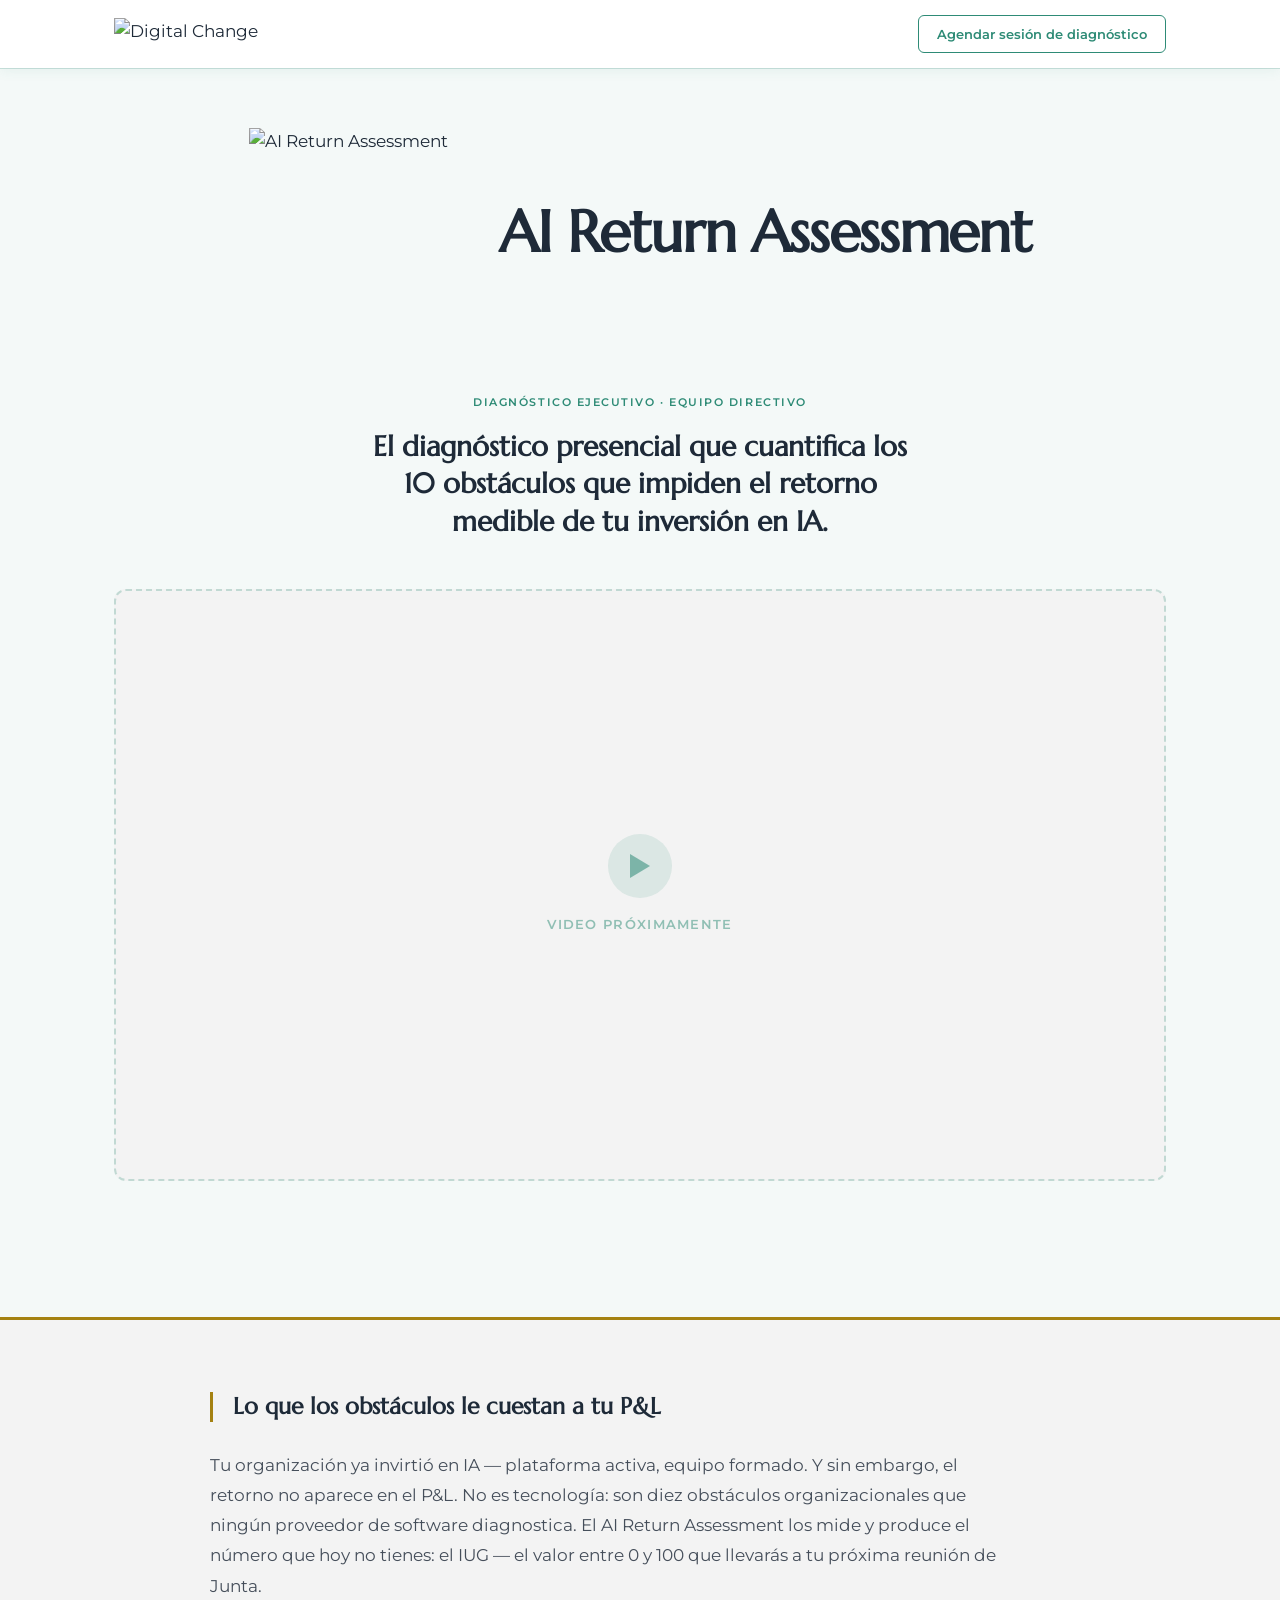
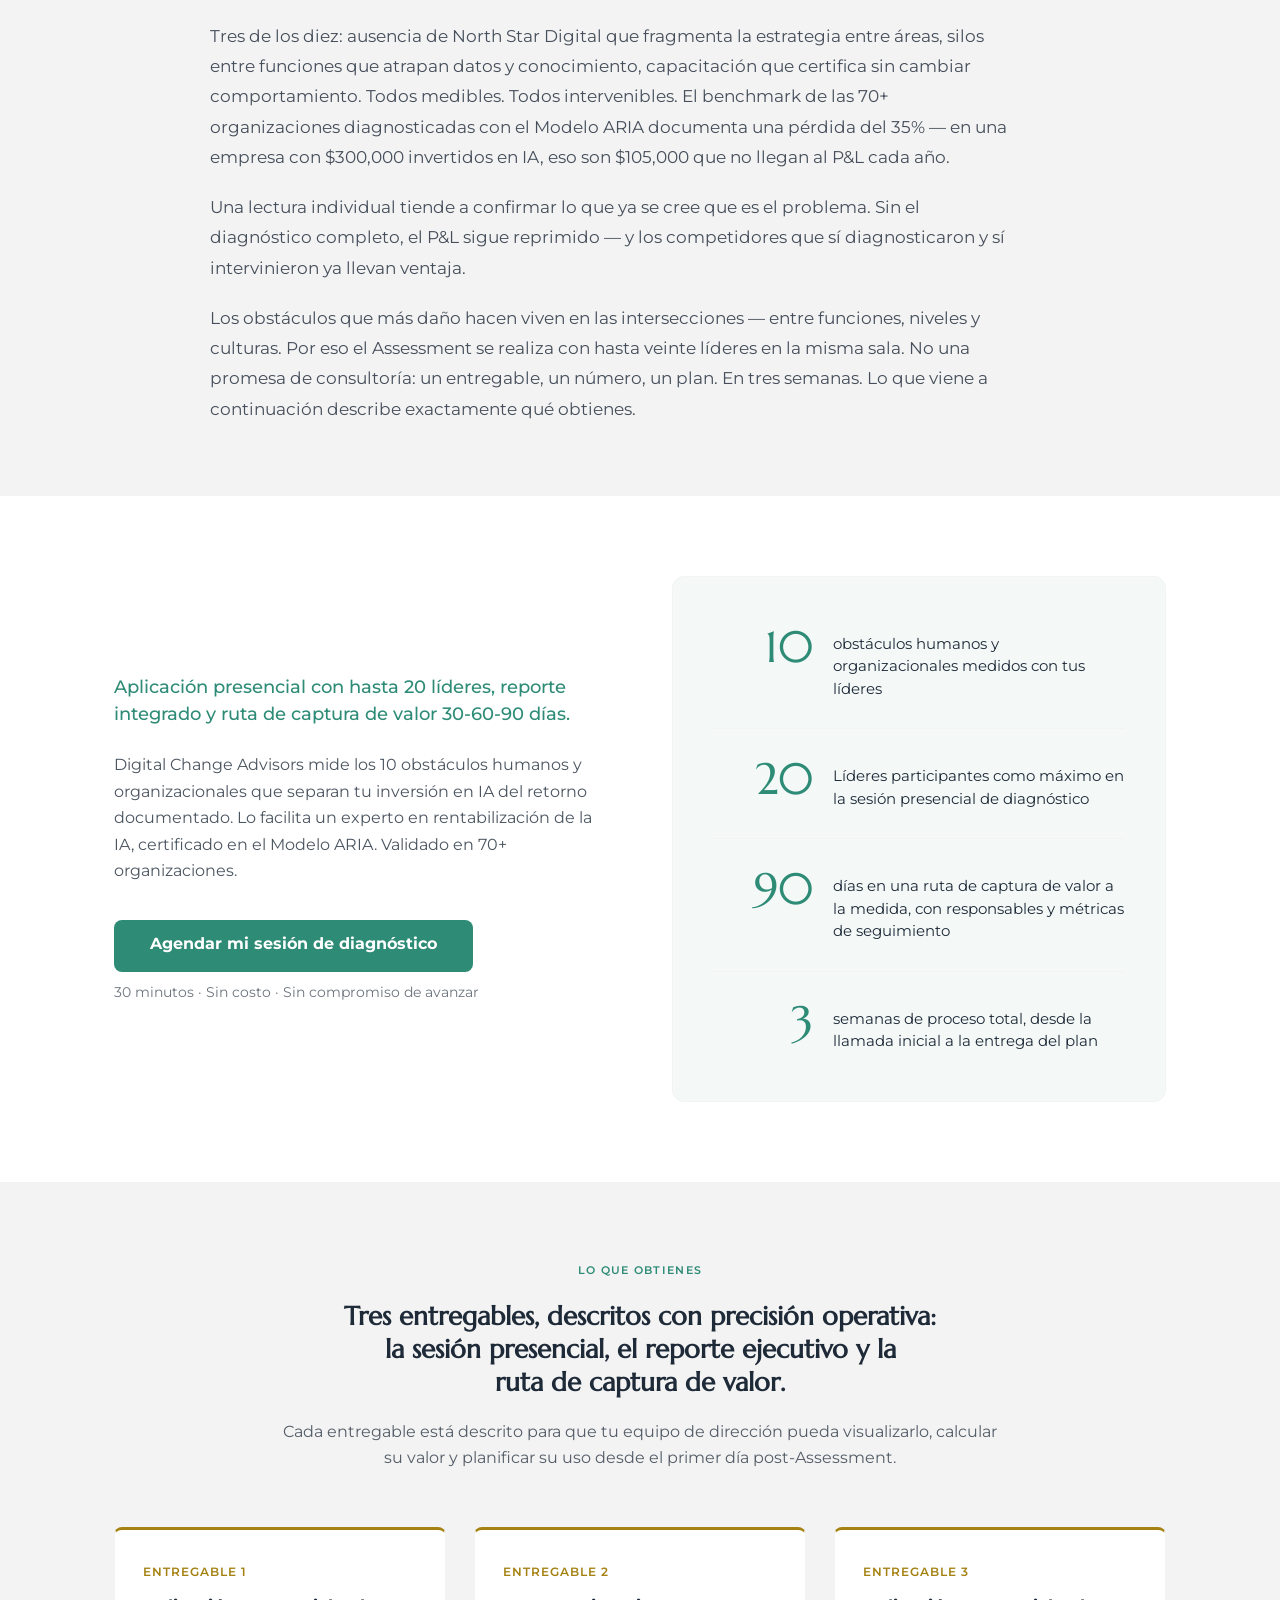
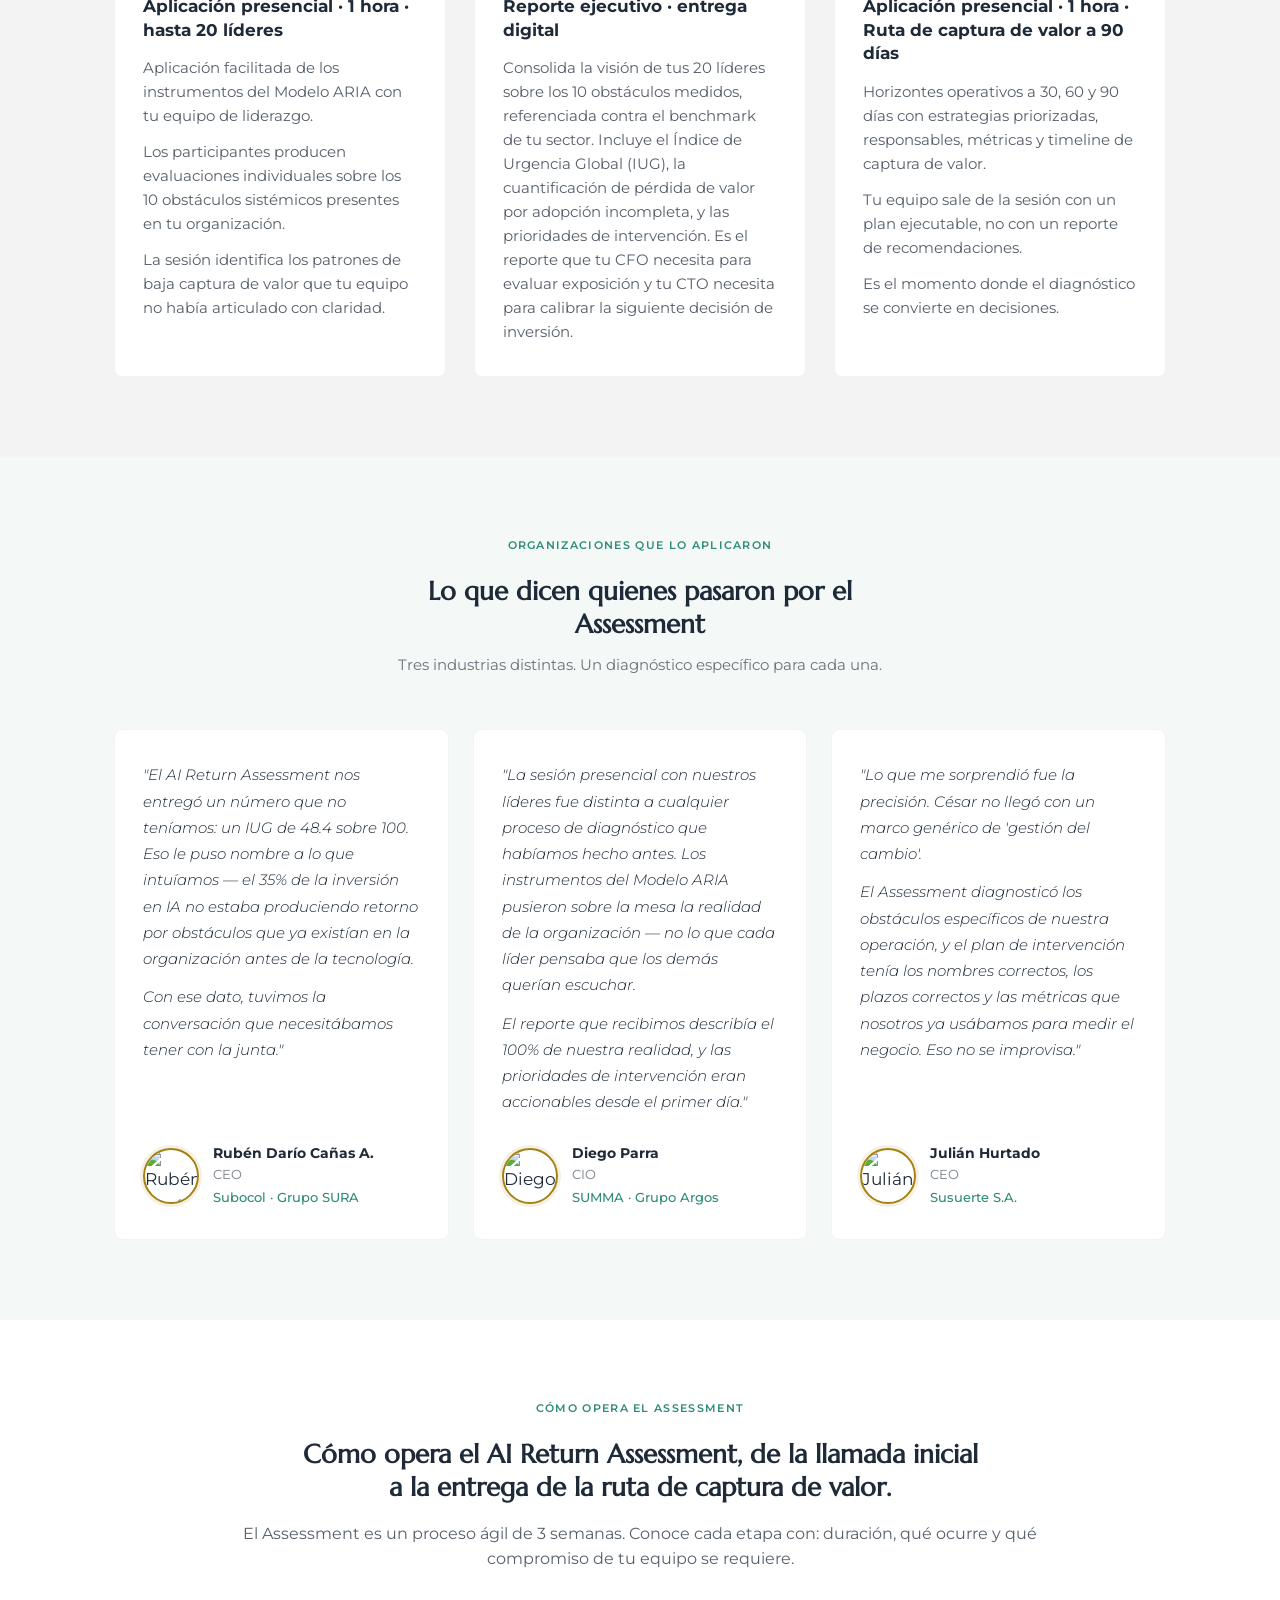
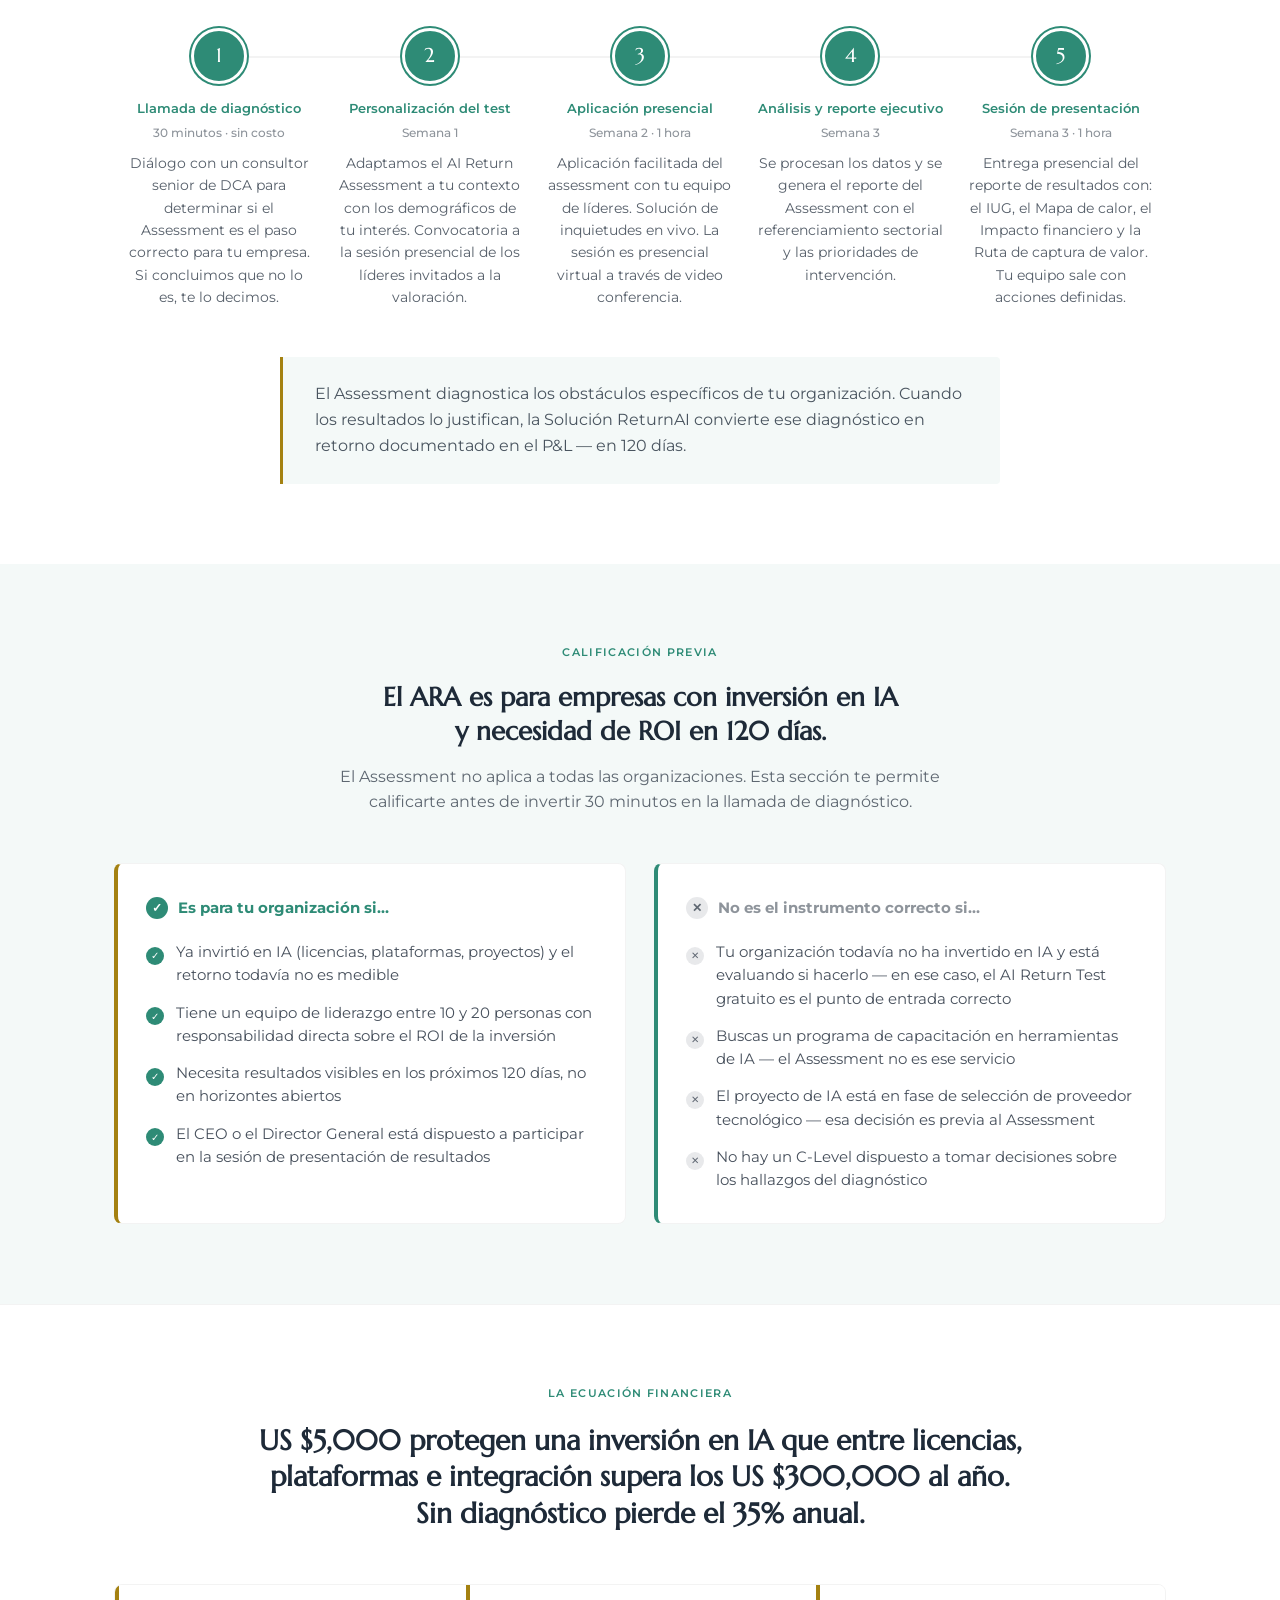
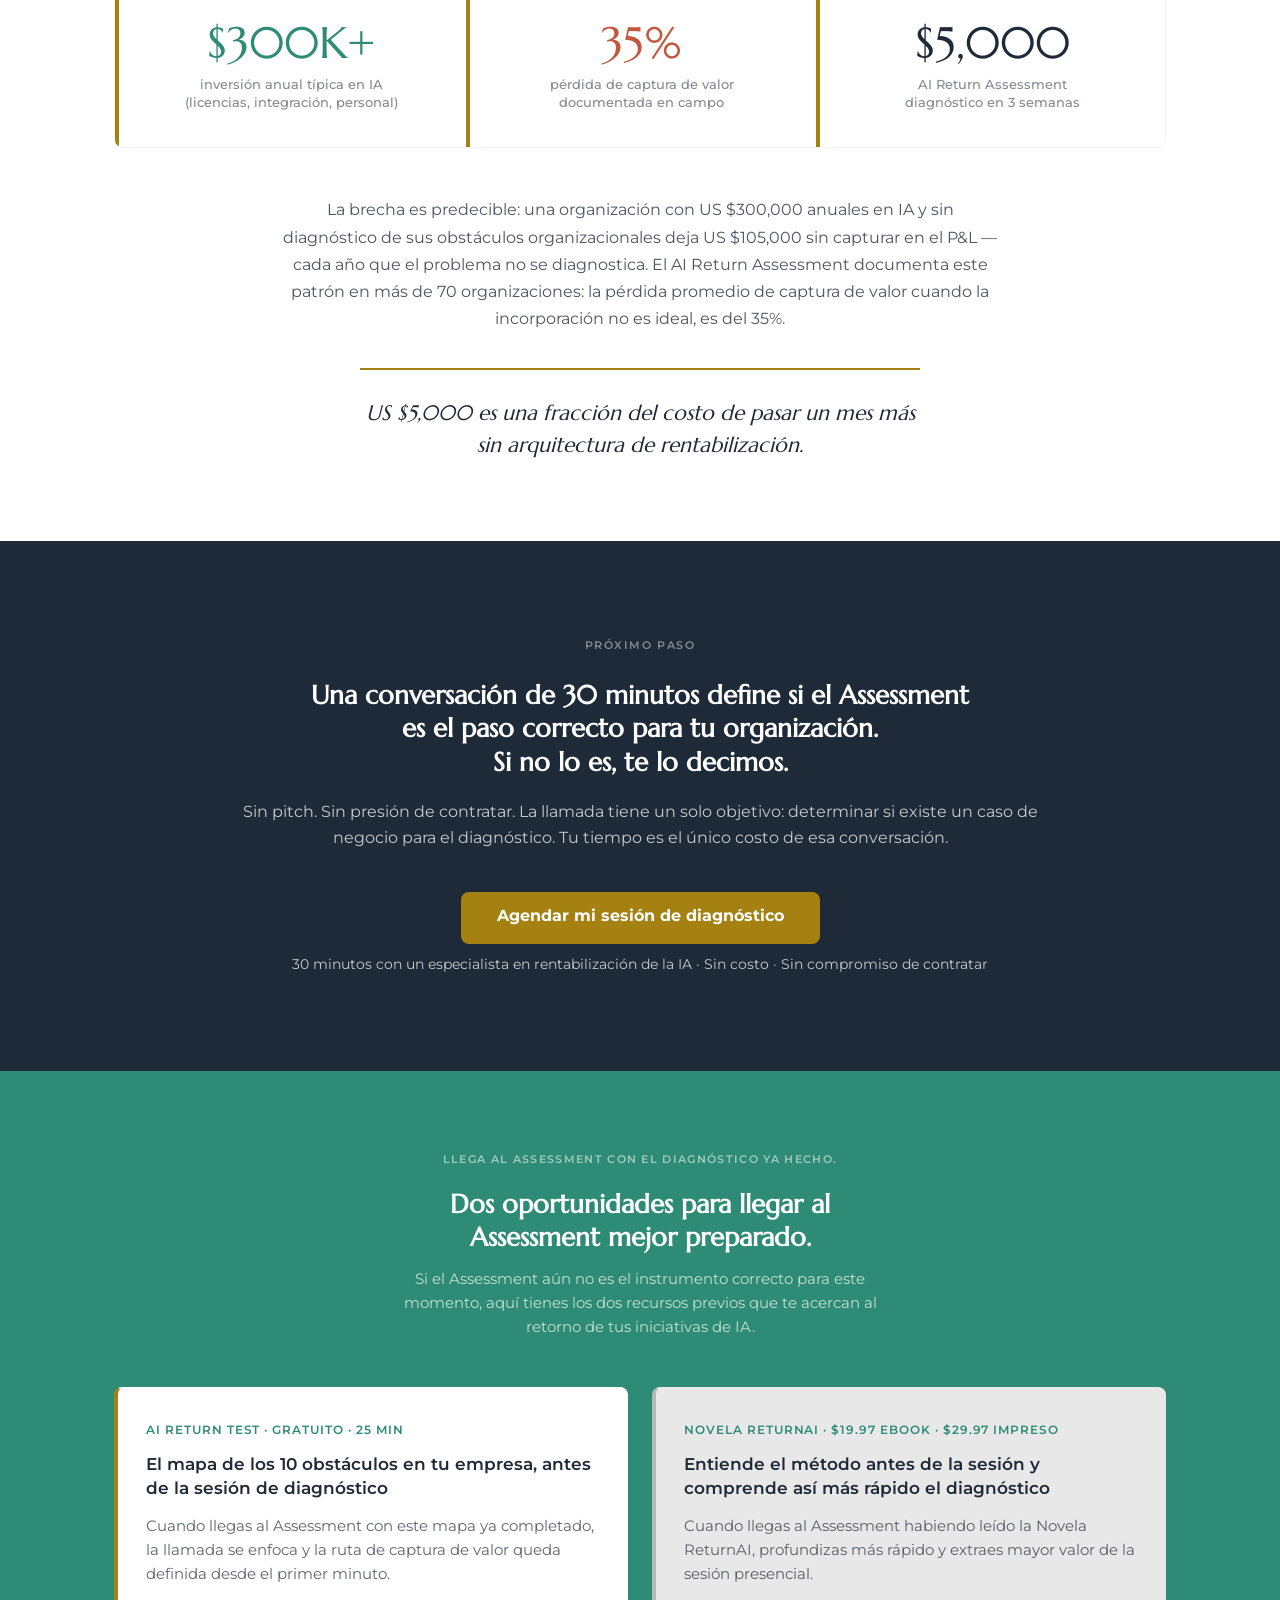
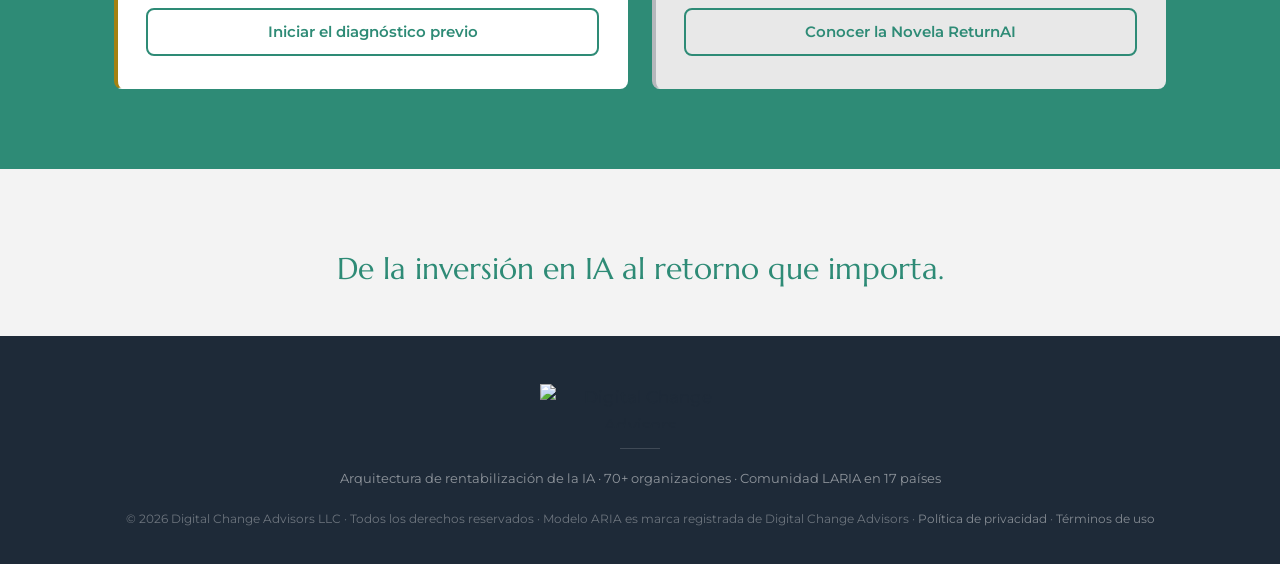
==== commit e5479696: "ARA v0 B10: H3 Novela card — imperativo unificado" ====
--- a/ara/index.html
+++ b/ara/index.html
@@ -456,8 +456,8 @@
 
       <!-- Conector hacia el AI Return Test (primario — izquierda) -->
       <div class="conector-card conector-card--primary">
-        <span class="conector-sublabel">AI Return Test · Gratuito · 30 min</span>
-        <h3>El mapa de tus 10 obstáculos antes de la sesión de diagnóstico</h3>
+        <span class="conector-sublabel">AI Return Test · Gratuito · 25 min</span>
+        <h3>El mapa de los 10 obstáculos en tu empresa, antes de la sesión de diagnóstico</h3>
         <p>Cuando llegas al Assessment con este mapa ya completado, la llamada se enfoca y la ruta de captura de valor queda definida desde el primer minuto.</p>
         <a href="https://tally.so/r/Np6e5W" target="_blank" rel="noopener" class="btn-outline" style="min-height:48px;margin-top:8px;">Iniciar el diagnóstico previo</a>
       </div>
@@ -465,7 +465,7 @@
       <!-- Conector hacia la Novela ReturnAI (secundario — derecha) -->
       <div class="conector-card conector-card--secondary">
         <span class="conector-sublabel">Novela ReturnAI · $19.97 ebook · $29.97 impreso</span>
-        <h3>Entiende el método antes de la sesión — profundiza más rápido en el diagnóstico</h3>
+        <h3>Entiende el método antes de la sesión y comprende así más rápido el diagnóstico</h3>
         <p>Cuando llegas al Assessment habiendo leído la Novela ReturnAI, profundizas más rápido y extraes mayor valor de la sesión presencial.</p>
         <a href="../novela-returnai-landing.html" class="btn-outline" style="min-height:48px;margin-top:8px;">Conocer la Novela ReturnAI</a>
       </div>
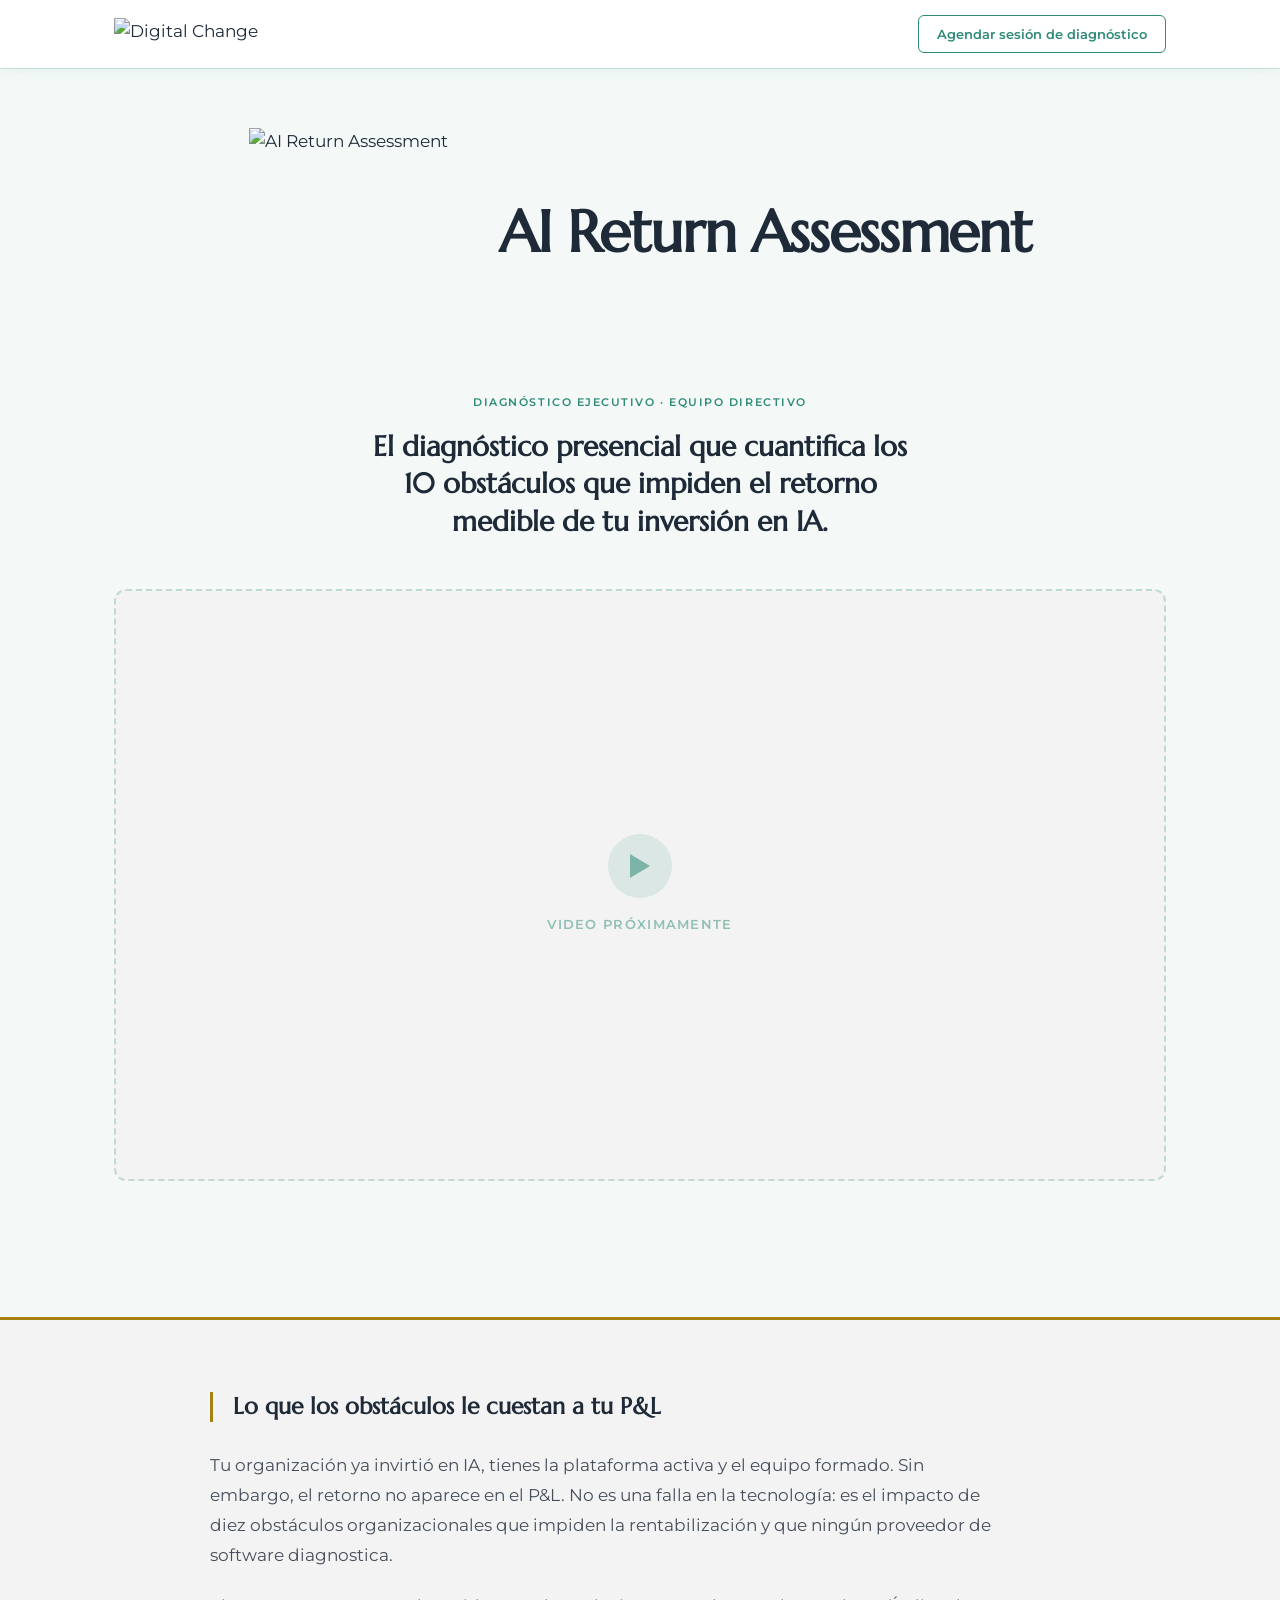
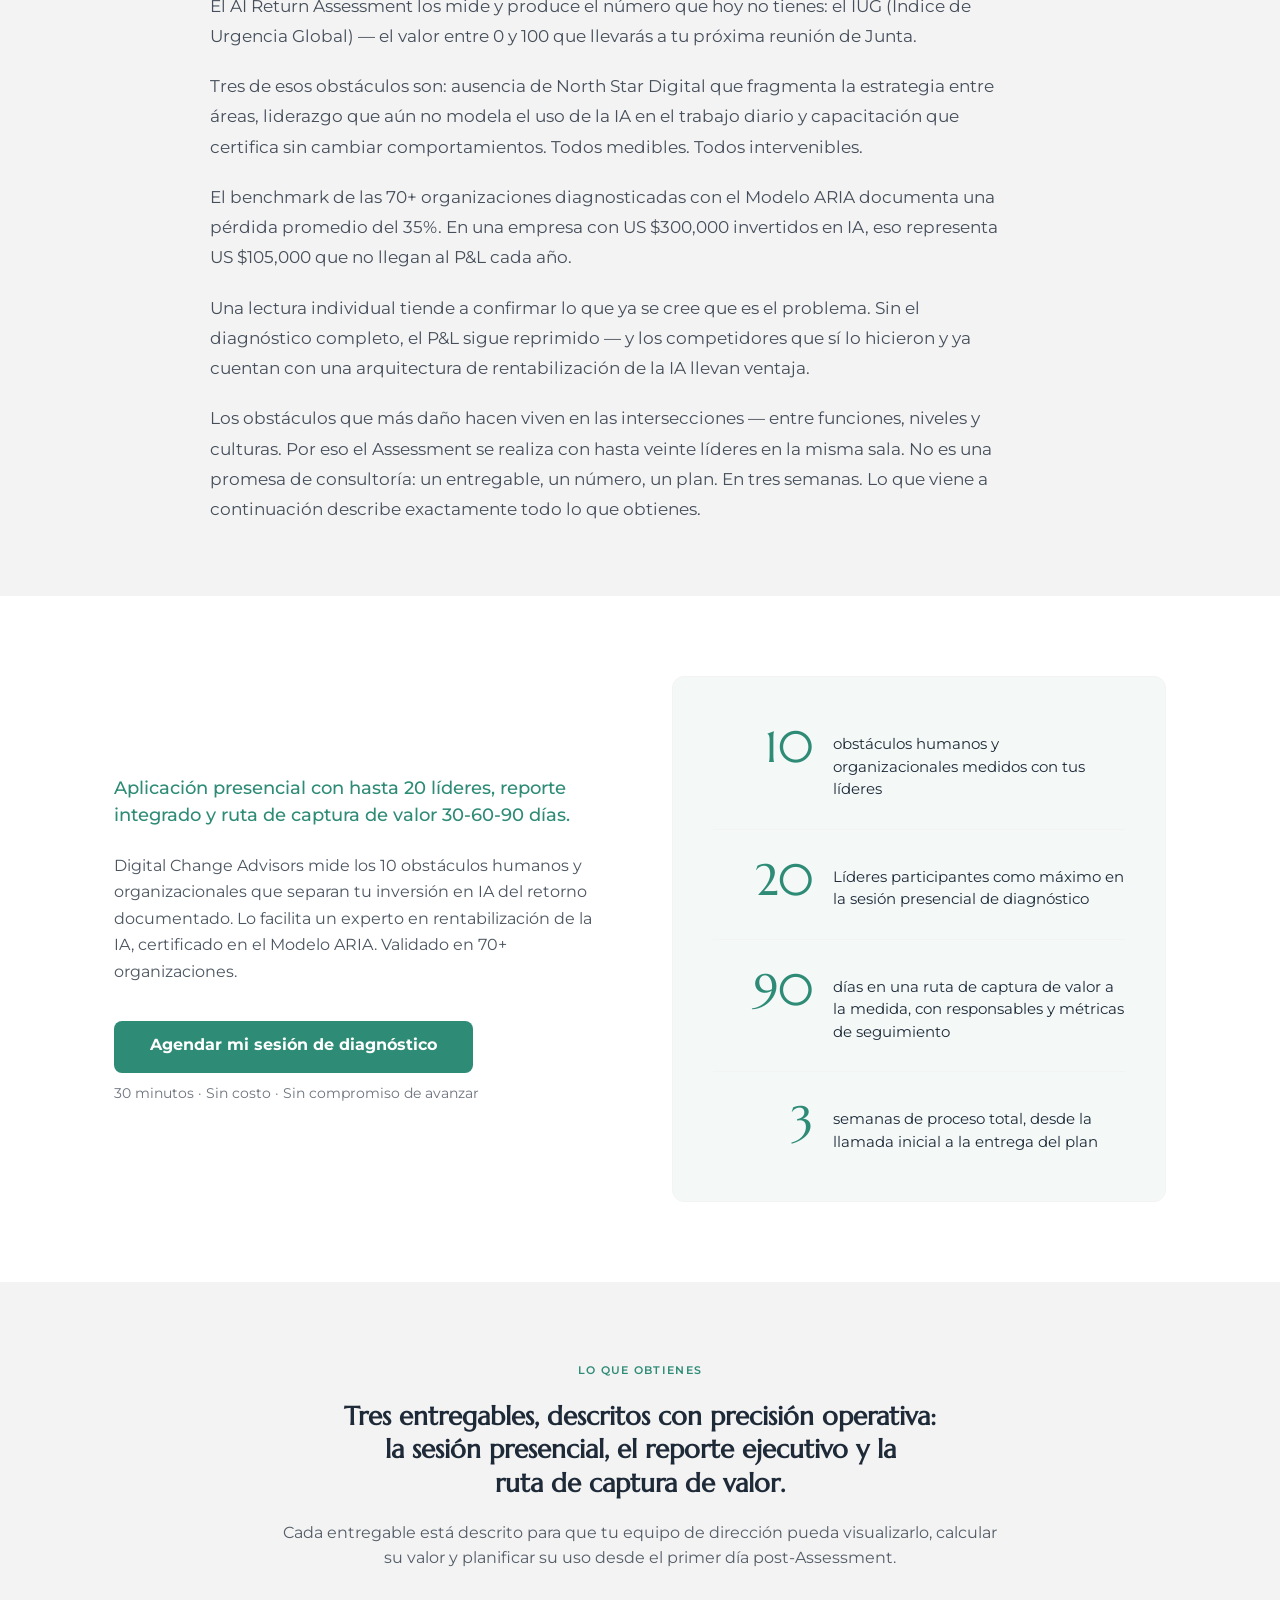
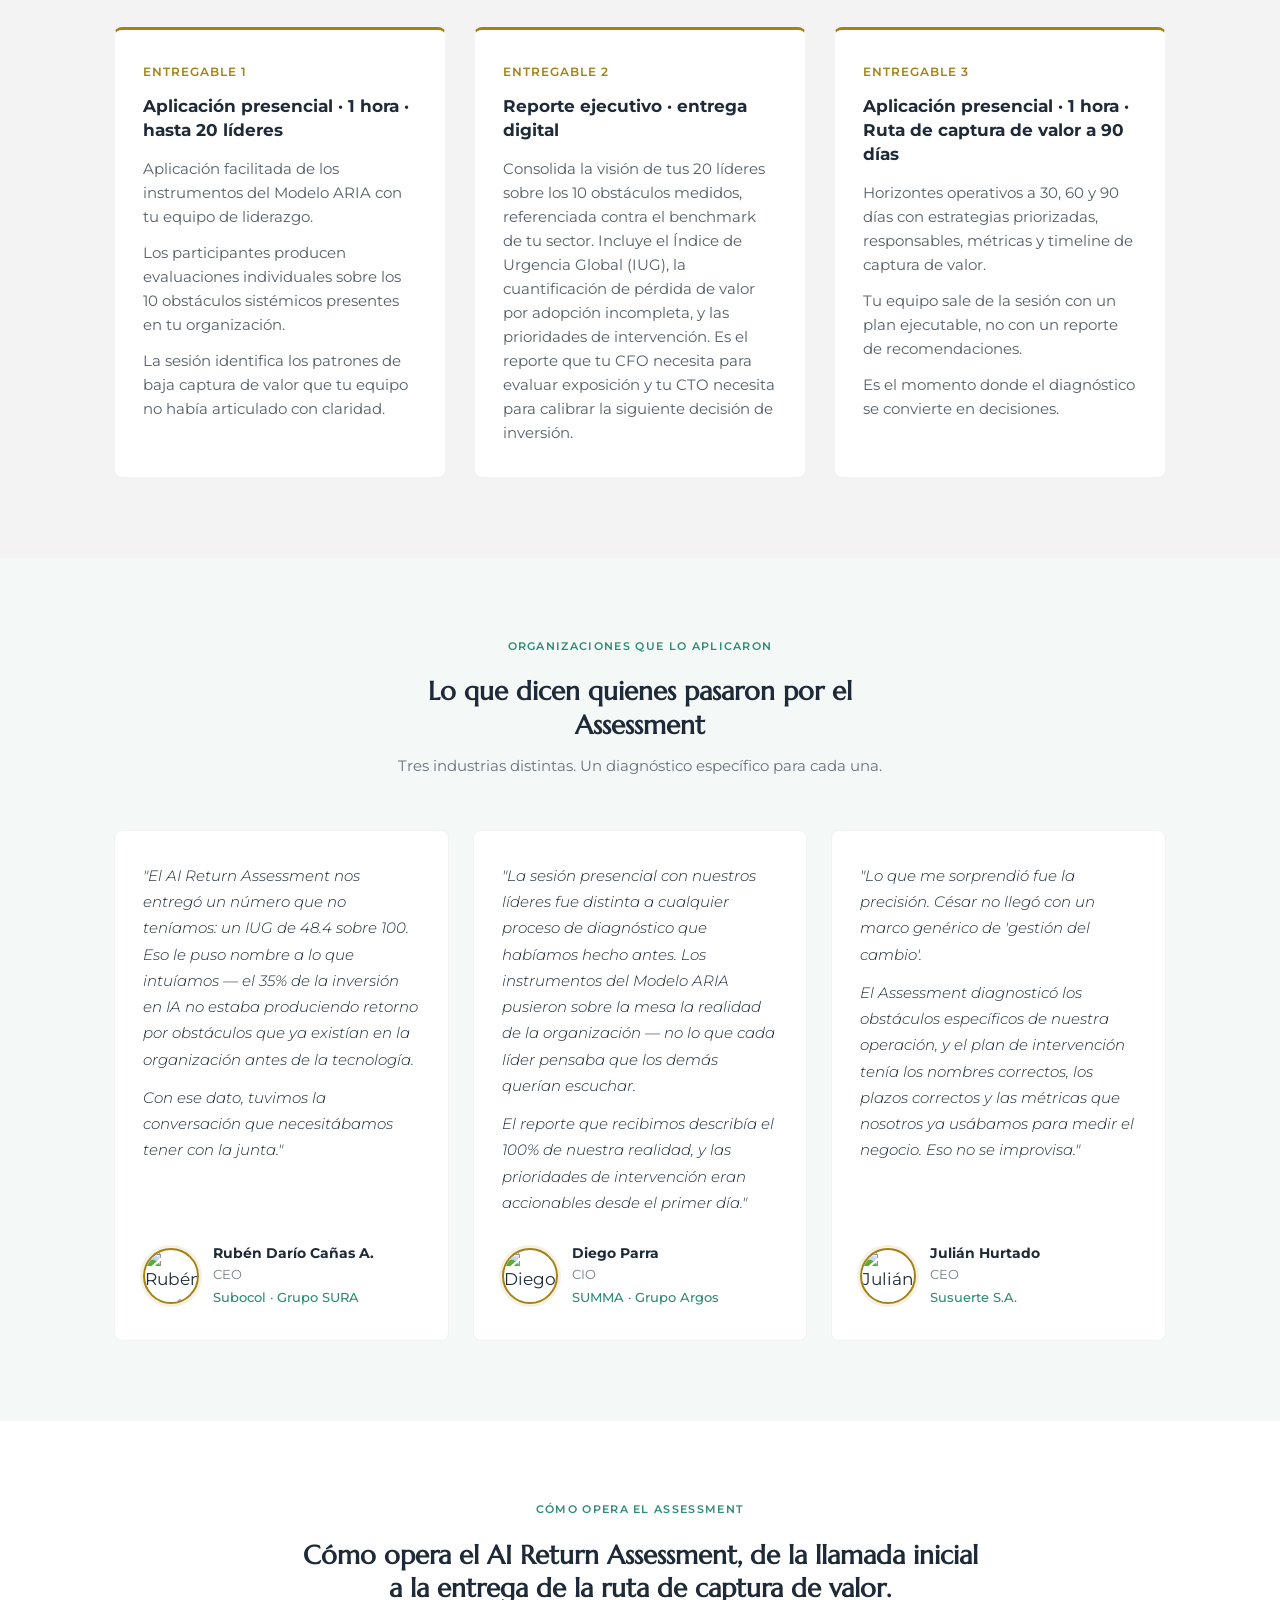
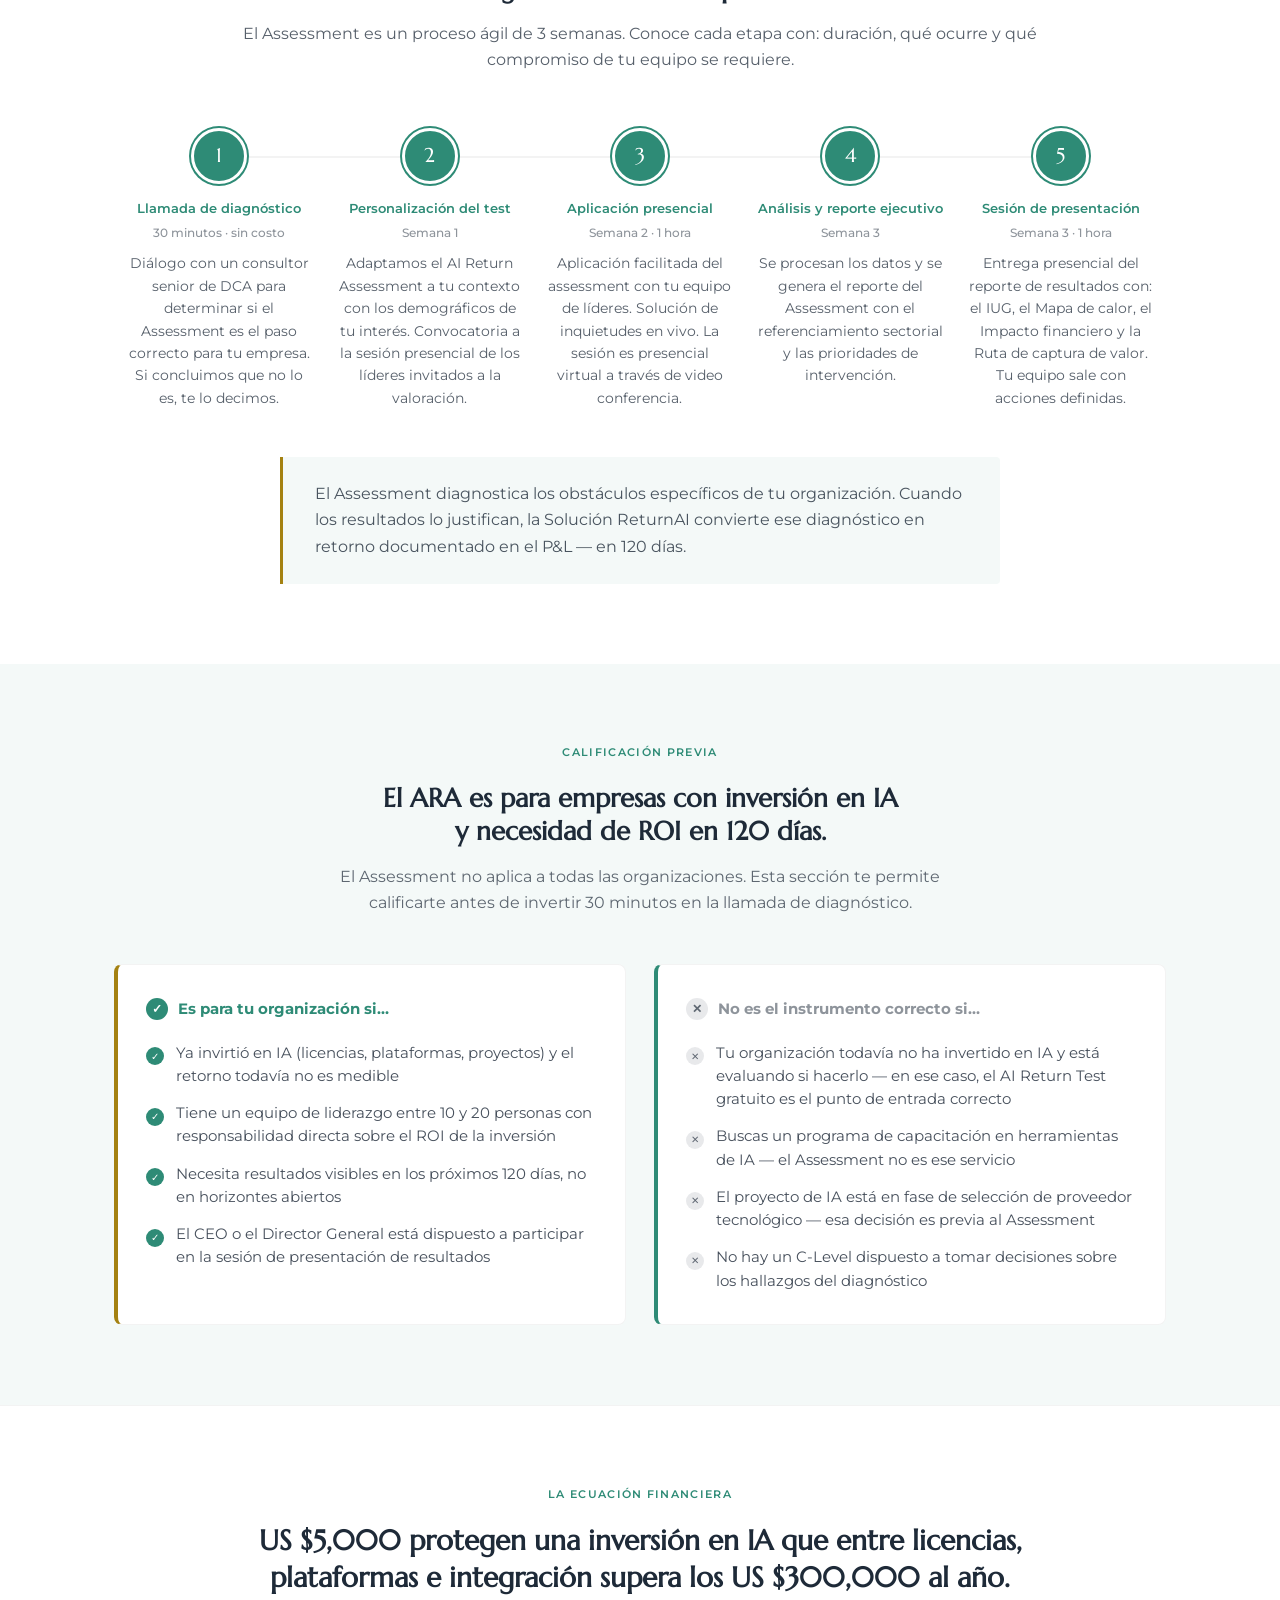
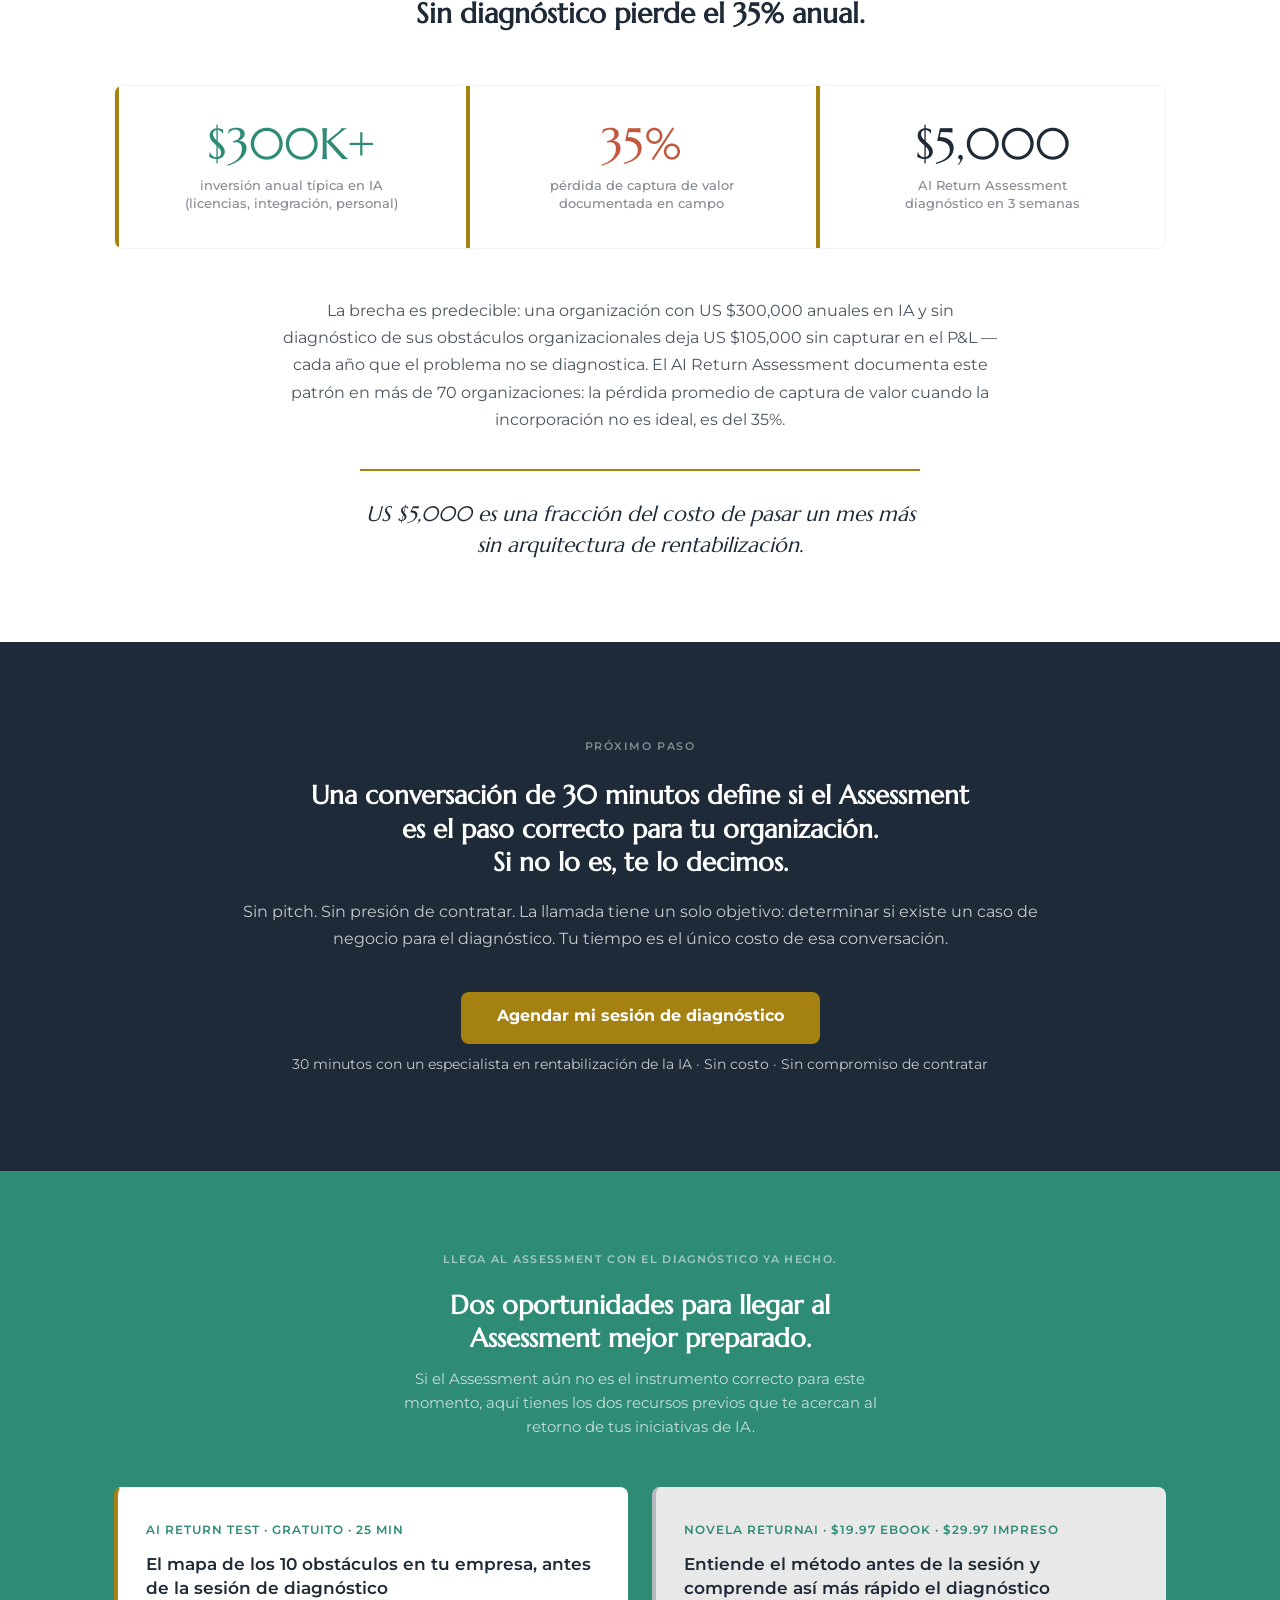
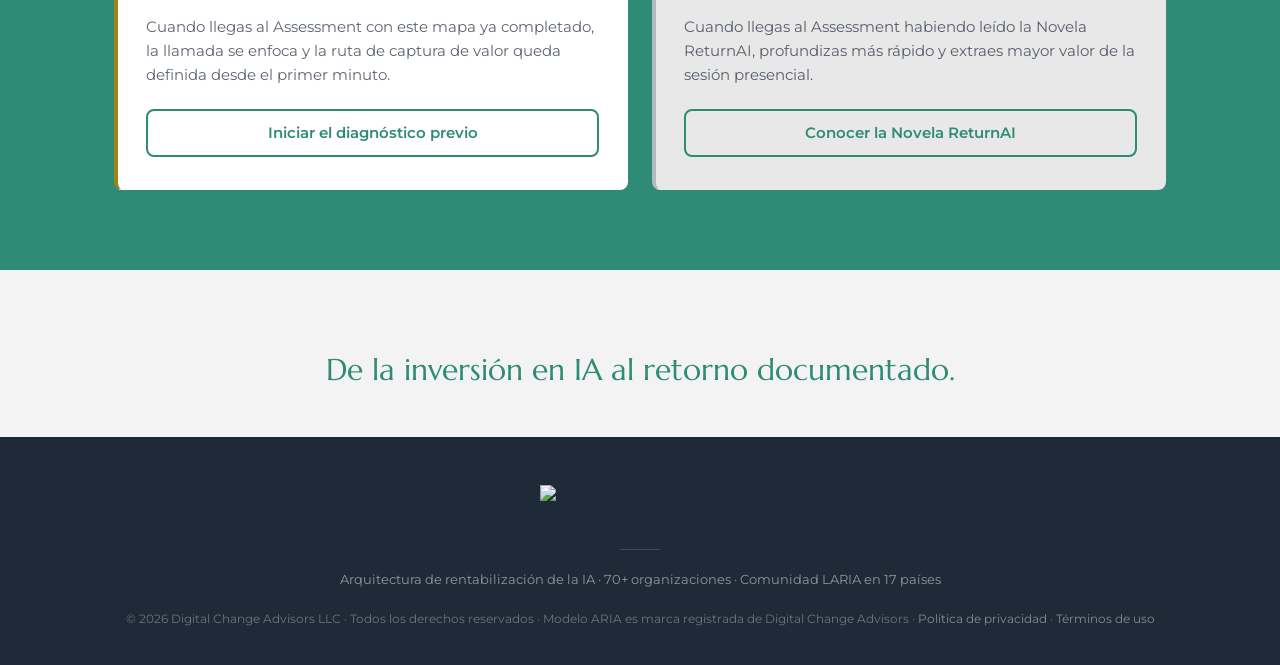
==== commit e19223ed: "ARA v0 #arquetipo-contexto: copy ajustado con análisis BE - Párrafos cortos (6 vs 4) para mejor scan" ====
--- a/ara/index.html
+++ b/ara/index.html
@@ -43,7 +43,7 @@
 
     <!-- FILA 2 · H2 descriptivo centrado full-width -->
     <span class="hero-overtitle hero-overtitle--centered">Diagnóstico ejecutivo · Equipo directivo</span>
-    <h2 class="hero-title"><span class="line">El diagnóstico presencial que cuantifica los</span><span class="line">10 obstáculos que impiden el retorno</span><span class="line">medible de tu inversión en IA.</span></h2>
+    <h2 class="hero-title ara-reveal"><span class="line">El diagnóstico presencial que cuantifica los</span><span class="line">10 obstáculos que impiden el retorno</span><span class="line">medible de tu inversión en IA.</span></h2>
 
     <!-- VIDEO PLACEHOLDER (video único por landing — pendiente de producción) -->
     <div class="hero-video-placeholder">
@@ -67,12 +67,14 @@
 <section id="arquetipo-contexto">
   <div class="container">
     <div class="arquetipo-ctx">
-      <h2 class="arquetipo-ctx__title">Lo que los obstáculos le cuestan a tu P&amp;L</h2>
+      <h2 class="arquetipo-ctx__title ara-reveal">Lo que los obstáculos le cuestan a tu P&amp;L</h2>
       <div class="arquetipo-ctx__body">
-        <p>Tu organización ya invirtió en IA — plataforma activa, equipo formado. Y sin embargo, el retorno no aparece en el P&amp;L. No es tecnología: son diez obstáculos organizacionales que ningún proveedor de software diagnostica. El AI Return Assessment los mide y produce el número que hoy no tienes: el IUG — el valor entre 0 y 100 que llevarás a tu próxima reunión de Junta.</p>
-        <p>Tres de los diez: ausencia de North Star Digital que fragmenta la estrategia entre áreas, silos entre funciones que atrapan datos y conocimiento, capacitación que certifica sin cambiar comportamiento. Todos medibles. Todos intervenibles. El benchmark de las 70+ organizaciones diagnosticadas con el Modelo ARIA documenta una pérdida del 35% — en una empresa con $300,000 invertidos en IA, eso son $105,000 que no llegan al P&amp;L cada año.</p>
-        <p>Una lectura individual tiende a confirmar lo que ya se cree que es el problema. Sin el diagnóstico completo, el P&amp;L sigue reprimido — y los competidores que sí diagnosticaron y sí intervinieron ya llevan ventaja.</p>
-        <p>Los obstáculos que más daño hacen viven en las intersecciones — entre funciones, niveles y culturas. Por eso el Assessment se realiza con hasta veinte líderes en la misma sala. No una promesa de consultoría: un entregable, un número, un plan. En tres semanas. Lo que viene a continuación describe exactamente qué obtienes.</p>
+        <p>Tu organización ya invirtió en IA, tienes la plataforma activa y el equipo formado. Sin embargo, el retorno no aparece en el P&amp;L. No es una falla en la tecnología: es el impacto de diez obstáculos organizacionales que impiden la rentabilización y que ningún proveedor de software diagnostica.</p>
+        <p>El AI Return Assessment los mide y produce el número que hoy no tienes: el IUG (Índice de Urgencia Global) — el valor entre 0 y 100 que llevarás a tu próxima reunión de Junta.</p>
+        <p>Tres de esos obstáculos son: ausencia de North Star Digital que fragmenta la estrategia entre áreas, liderazgo que aún no modela el uso de la IA en el trabajo diario y capacitación que certifica sin cambiar comportamientos. Todos medibles. Todos intervenibles.</p>
+        <p>El benchmark de las 70+ organizaciones diagnosticadas con el Modelo ARIA documenta una pérdida promedio del 35%. En una empresa con US $300,000 invertidos en IA, eso representa US $105,000 que no llegan al P&amp;L cada año.</p>
+        <p>Una lectura individual tiende a confirmar lo que ya se cree que es el problema. Sin el diagnóstico completo, el P&amp;L sigue reprimido — y los competidores que sí lo hicieron y ya cuentan con una arquitectura de rentabilización de la IA llevan ventaja.</p>
+        <p>Los obstáculos que más daño hacen viven en las intersecciones — entre funciones, niveles y culturas. Por eso el Assessment se realiza con hasta veinte líderes en la misma sala. No es una promesa de consultoría: un entregable, un número, un plan. En tres semanas. Lo que viene a continuación describe exactamente todo lo que obtienes.</p>
       </div>
     </div>
   </div>
@@ -95,22 +97,22 @@
       </div>
       <div class="hero-visual">
         <div class="hero-metric">
-          <div class="hero-metric-num">10</div>
+          <div class="hero-metric-num" data-count="10" data-delay="0">10</div>
           <div class="hero-metric-label">obstáculos humanos y organizacionales medidos con tus líderes</div>
         </div>
         <hr class="hero-metric-divider">
         <div class="hero-metric">
-          <div class="hero-metric-num">20</div>
+          <div class="hero-metric-num" data-count="20" data-delay="180">20</div>
           <div class="hero-metric-label">Líderes participantes como máximo en la sesión presencial de diagnóstico</div>
         </div>
         <hr class="hero-metric-divider">
         <div class="hero-metric">
-          <div class="hero-metric-num">90</div>
+          <div class="hero-metric-num" data-count="90" data-delay="360">90</div>
           <div class="hero-metric-label">días en una ruta de captura de valor a la medida, con responsables y métricas de seguimiento</div>
         </div>
         <hr class="hero-metric-divider">
         <div class="hero-metric">
-          <div class="hero-metric-num">3</div>
+          <div class="hero-metric-num" data-count="3" data-delay="540">3</div>
           <div class="hero-metric-label">semanas de proceso total, desde la llamada inicial a la entrega del plan</div>
         </div>
       </div>
@@ -127,14 +129,14 @@
   <div class="container">
 
     <div class="entregables-intro">
-      <span class="section-label">Lo que obtienes</span>
-      <h2><span class="line">Tres entregables, descritos con precisión operativa:</span><span class="line">la sesión presencial, el reporte ejecutivo y la</span><span class="line">ruta de captura de valor.</span></h2>
+      <span class="section-label ara-reveal--label">Lo que obtienes</span>
+      <h2 class="ara-reveal"><span class="line">Tres entregables, descritos con precisión operativa:</span><span class="line">la sesión presencial, el reporte ejecutivo y la</span><span class="line">ruta de captura de valor.</span></h2>
       <p style="margin-top:16px;">Cada entregable está descrito para que tu equipo de dirección pueda visualizarlo, calcular su valor y planificar su uso desde el primer día post-Assessment.</p>
     </div>
 
     <div class="entregables-grid">
 
-      <div class="entregable-card">
+      <div class="entregable-card ara-reveal--card">
         <div class="entregable-label">Entregable 1</div>
         <h3>Aplicación presencial · 1 hora · hasta 20 líderes</h3>
         <p>Aplicación facilitada de los instrumentos del Modelo ARIA con tu equipo de liderazgo.</p>
@@ -142,13 +144,13 @@
         <p>La sesión identifica los patrones de baja captura de valor que tu equipo no había articulado con claridad.</p>
       </div>
 
-      <div class="entregable-card">
+      <div class="entregable-card ara-reveal--card">
         <div class="entregable-label">Entregable 2</div>
         <h3>Reporte ejecutivo · entrega digital</h3>
         <p>Consolida la visión de tus 20 líderes sobre los 10 obstáculos medidos, referenciada contra el benchmark de tu sector. Incluye el Índice de Urgencia Global (IUG), la cuantificación de pérdida de valor por adopción incompleta, y las prioridades de intervención. Es el reporte que tu CFO necesita para evaluar exposición y tu CTO necesita para calibrar la siguiente decisión de inversión.</p>
       </div>
 
-      <div class="entregable-card">
+      <div class="entregable-card ara-reveal--card">
         <div class="entregable-label">Entregable 3</div>
         <h3>Aplicación presencial · 1 hora · Ruta de captura de valor a 90 días</h3>
         <p>Horizontes operativos a 30, 60 y 90 días con estrategias priorizadas, responsables, métricas y timeline de captura de valor.</p>
@@ -170,15 +172,15 @@
   <div class="container">
 
     <div class="testimoniales-header">
-      <span class="section-label">Organizaciones que lo aplicaron</span>
-      <h2>Lo que dicen quienes pasaron por el Assessment</h2>
+      <span class="section-label ara-reveal--label">Organizaciones que lo aplicaron</span>
+      <h2 class="ara-reveal">Lo que dicen quienes pasaron por el Assessment</h2>
       <p>Tres industrias distintas. Un diagnóstico específico para cada una.</p>
     </div>
 
     <div class="testimoniales-grid">
 
       <!-- Testimonial 1: Rubén Darío Cañas — Subocol -->
-      <div class="testimonial-card">
+      <div class="testimonial-card ara-reveal--card">
         <p class="testimonial-quote">"El AI Return Assessment nos entregó un número que no teníamos: un IUG de 48.4 sobre 100. Eso le puso nombre a lo que intuíamos — el 35% de la inversión en IA no estaba produciendo retorno por obstáculos que ya existían en la organización antes de la tecnología.<br><br>Con ese dato, tuvimos la conversación que necesitábamos tener con la junta."</p>
         <div class="testimonial-author">
           <div class="testimonial-photo">
@@ -193,7 +195,7 @@
       </div>
 
       <!-- Testimonial 2: Diego Parra — SUMMA / Grupo Argos -->
-      <div class="testimonial-card">
+      <div class="testimonial-card ara-reveal--card">
         <p class="testimonial-quote">"La sesión presencial con nuestros líderes fue distinta a cualquier proceso de diagnóstico que habíamos hecho antes. Los instrumentos del Modelo ARIA pusieron sobre la mesa la realidad de la organización — no lo que cada líder pensaba que los demás querían escuchar.<br><br>El reporte que recibimos describía el 100% de nuestra realidad, y las prioridades de intervención eran accionables desde el primer día."</p>
         <div class="testimonial-author">
           <div class="testimonial-photo">
@@ -208,7 +210,7 @@
       </div>
 
       <!-- Testimonial 3: Julián Hurtado — Susuerte -->
-      <div class="testimonial-card">
+      <div class="testimonial-card ara-reveal--card">
         <p class="testimonial-quote">"Lo que me sorprendió fue la precisión. César no llegó con un marco genérico de 'gestión del cambio'.<br><br>El Assessment diagnosticó los obstáculos específicos de nuestra operación, y el plan de intervención tenía los nombres correctos, los plazos correctos y las métricas que nosotros ya usábamos para medir el negocio. Eso no se improvisa."</p>
         <div class="testimonial-author">
           <div class="testimonial-photo">
@@ -235,8 +237,8 @@
   <div class="container">
 
     <div class="proceso-header">
-      <span class="section-label">Cómo opera el Assessment</span>
-      <h2>Cómo opera el AI Return Assessment, de la llamada inicial<br>a la entrega de la ruta de captura de valor.</h2>
+      <span class="section-label ara-reveal--label">Cómo opera el Assessment</span>
+      <h2 class="ara-reveal">Cómo opera el AI Return Assessment, de la llamada inicial<br>a la entrega de la ruta de captura de valor.</h2>
       <p style="margin-top:16px;">El Assessment es un proceso ágil de 3 semanas. Conoce cada etapa con: duración, qué ocurre y qué compromiso de tu equipo se requiere.</p>
     </div>
 
@@ -306,14 +308,14 @@
   <div class="container">
 
     <div class="para-quien-header">
-      <span class="section-label">Calificación previa</span>
-      <h2>El ARA es para empresas con inversión en IA<br>y necesidad de ROI en 120 días.</h2>
+      <span class="section-label ara-reveal--label">Calificación previa</span>
+      <h2 class="ara-reveal">El ARA es para empresas con inversión en IA<br>y necesidad de ROI en 120 días.</h2>
       <p style="margin-top:16px;">El Assessment no aplica a todas las organizaciones. Esta sección te permite calificarte antes de invertir 30 minutos en la llamada de diagnóstico.</p>
     </div>
 
     <div class="para-quien-grid">
 
-      <div class="para-quien-col yes">
+      <div class="para-quien-col yes ara-reveal--left">
         <div class="para-quien-col-title">
           <span class="check-icon">✓</span>
           Es para tu organización si…
@@ -338,7 +340,7 @@
         </ul>
       </div>
 
-      <div class="para-quien-col no">
+      <div class="para-quien-col no ara-reveal--right">
         <div class="para-quien-col-title">
           <span class="x-icon">✕</span>
           No es el instrumento correcto si…
@@ -378,8 +380,8 @@
   <div class="container">
 
     <div class="anclaje-header">
-      <span class="section-label">La ecuación financiera</span>
-      <h2>
+      <span class="section-label ara-reveal--label">La ecuación financiera</span>
+      <h2 class="ara-reveal">
         <span class="line">US $5,000 protegen una inversión en IA que entre licencias,</span>
         <span class="line">plataformas e integración supera los US $300,000 al año.</span>
         <span class="line">Sin diagnóstico pierde el 35% anual.</span>
@@ -392,7 +394,7 @@
         <div class="metric-sublabel">inversión anual típica en IA<br>(licencias, integración, personal)</div>
       </div>
       <div class="metric-item">
-        <div class="metric-value terracota">35%</div>
+        <div class="metric-value terracota" id="ara-count-pct" data-count="35">35%</div>
         <div class="metric-sublabel">pérdida de captura de valor<br>documentada en campo</div>
       </div>
       <div class="metric-item">
@@ -419,7 +421,7 @@
     <div class="cta-principal-inner">
 
       <span class="cta-section-label">Próximo paso</span>
-      <h2>
+      <h2 class="ara-reveal">
         <span class="line">Una conversación de 30 minutos define si el Assessment</span>
         <span class="line">es el paso correcto para tu organización.</span>
         <span class="line">Si no lo es, te lo decimos.</span>
@@ -447,15 +449,15 @@
   <div class="container">
 
     <div class="conectores-header">
-      <span class="section-label">Llega al Assessment con el diagnóstico ya hecho.</span>
-      <h2><span class="line">Dos oportunidades para llegar al</span><span class="line">Assessment mejor preparado.</span></h2>
+      <span class="section-label ara-reveal--label">Llega al Assessment con el diagnóstico ya hecho.</span>
+      <h2 class="ara-reveal"><span class="line">Dos oportunidades para llegar al</span><span class="line">Assessment mejor preparado.</span></h2>
       <p>Si el Assessment aún no es el instrumento correcto para este momento, aquí tienes los dos recursos previos que te acercan al retorno de tus iniciativas de IA.</p>
     </div>
 
     <div class="conectores-grid">
 
       <!-- Conector hacia el AI Return Test (primario — izquierda) -->
-      <div class="conector-card conector-card--primary">
+      <div class="conector-card conector-card--primary ara-reveal--card">
         <span class="conector-sublabel">AI Return Test · Gratuito · 25 min</span>
         <h3>El mapa de los 10 obstáculos en tu empresa, antes de la sesión de diagnóstico</h3>
         <p>Cuando llegas al Assessment con este mapa ya completado, la llamada se enfoca y la ruta de captura de valor queda definida desde el primer minuto.</p>
@@ -463,11 +465,11 @@
       </div>
 
       <!-- Conector hacia la Novela ReturnAI (secundario — derecha) -->
-      <div class="conector-card conector-card--secondary">
+      <div class="conector-card conector-card--secondary ara-reveal--card">
         <span class="conector-sublabel">Novela ReturnAI · $19.97 ebook · $29.97 impreso</span>
         <h3>Entiende el método antes de la sesión y comprende así más rápido el diagnóstico</h3>
         <p>Cuando llegas al Assessment habiendo leído la Novela ReturnAI, profundizas más rápido y extraes mayor valor de la sesión presencial.</p>
-        <a href="../novela-returnai-landing.html" class="btn-outline" style="min-height:48px;margin-top:8px;">Conocer la Novela ReturnAI</a>
+        <a href="../novela-returnai-landing.html" target="_blank" rel="noopener" class="btn-outline" style="min-height:48px;margin-top:8px;">Conocer la Novela ReturnAI</a>
       </div>
 
     </div>
@@ -483,7 +485,7 @@
 <section id="tagline">
   <div class="container">
     <div class="tagline-inner">
-      <p class="tagline-text">De la inversión en IA al retorno que importa.</p>
+      <p class="tagline-text">De la inversión en IA al retorno documentado.</p>
     </div>
   </div>
 </section>
@@ -532,6 +534,75 @@
     }, { threshold: 0.18 });
     io.observe(timeline);
   })();
+
+  // Sistema de animaciones ARA v1.0
+  (function() {
+    if (!('IntersectionObserver' in window)) return;
+
+    // A1/A2/A3/A4 — Reveal observer (mask, fade-up, stagger, opuestos)
+    var revealEls = document.querySelectorAll(
+      '.ara-reveal, .ara-reveal--label, .ara-reveal--card, .ara-reveal--left, .ara-reveal--right'
+    );
+    if (revealEls.length) {
+      var revealIO = new IntersectionObserver(function(entries) {
+        entries.forEach(function(e) {
+          if (e.isIntersecting) {
+            e.target.classList.add('in');
+            revealIO.unobserve(e.target);
+          }
+        });
+      }, { threshold: 0.12, rootMargin: '0px 0px -32px 0px' });
+      revealEls.forEach(function(el) { revealIO.observe(el); });
+    }
+
+    // B1/B2 — Count-up
+    function countUp(el, target, duration, prefix, suffix) {
+      var startTime = null;
+      prefix = prefix || ''; suffix = suffix || '';
+      function step(ts) {
+        if (!startTime) startTime = ts;
+        var p = Math.min((ts - startTime) / duration, 1);
+        var ease = 1 - Math.pow(1 - p, 3);
+        el.textContent = prefix + Math.round(ease * target) + suffix;
+        if (p < 1) requestAnimationFrame(step);
+        else el.textContent = prefix + target + suffix;
+      }
+      requestAnimationFrame(step);
+    }
+
+    // B1 — Métricas S3 (10 / 20 / 90 / 3)
+    var metricEls = document.querySelectorAll('.hero-metric-num[data-count]');
+    if (metricEls.length) {
+      var metricIO = new IntersectionObserver(function(entries) {
+        entries.forEach(function(e) {
+          if (e.isIntersecting) {
+            var el = e.target;
+            var delay = parseInt(el.dataset.delay || 0, 10);
+            setTimeout(function() {
+              countUp(el, parseInt(el.dataset.count, 10), 1200);
+            }, delay);
+            metricIO.unobserve(el);
+          }
+        });
+      }, { threshold: 0.5 });
+      metricEls.forEach(function(el) { metricIO.observe(el); });
+    }
+
+    // B2 — 35% anclaje económico
+    var pctEl = document.getElementById('ara-count-pct');
+    if (pctEl) {
+      var pctIO = new IntersectionObserver(function(entries) {
+        entries.forEach(function(e) {
+          if (e.isIntersecting) {
+            countUp(e.target, parseInt(e.target.dataset.count, 10), 1400, '', '%');
+            pctIO.unobserve(e.target);
+          }
+        });
+      }, { threshold: 0.5 });
+      pctIO.observe(pctEl);
+    }
+
+  })();
 </script>
 </body>
 </html>
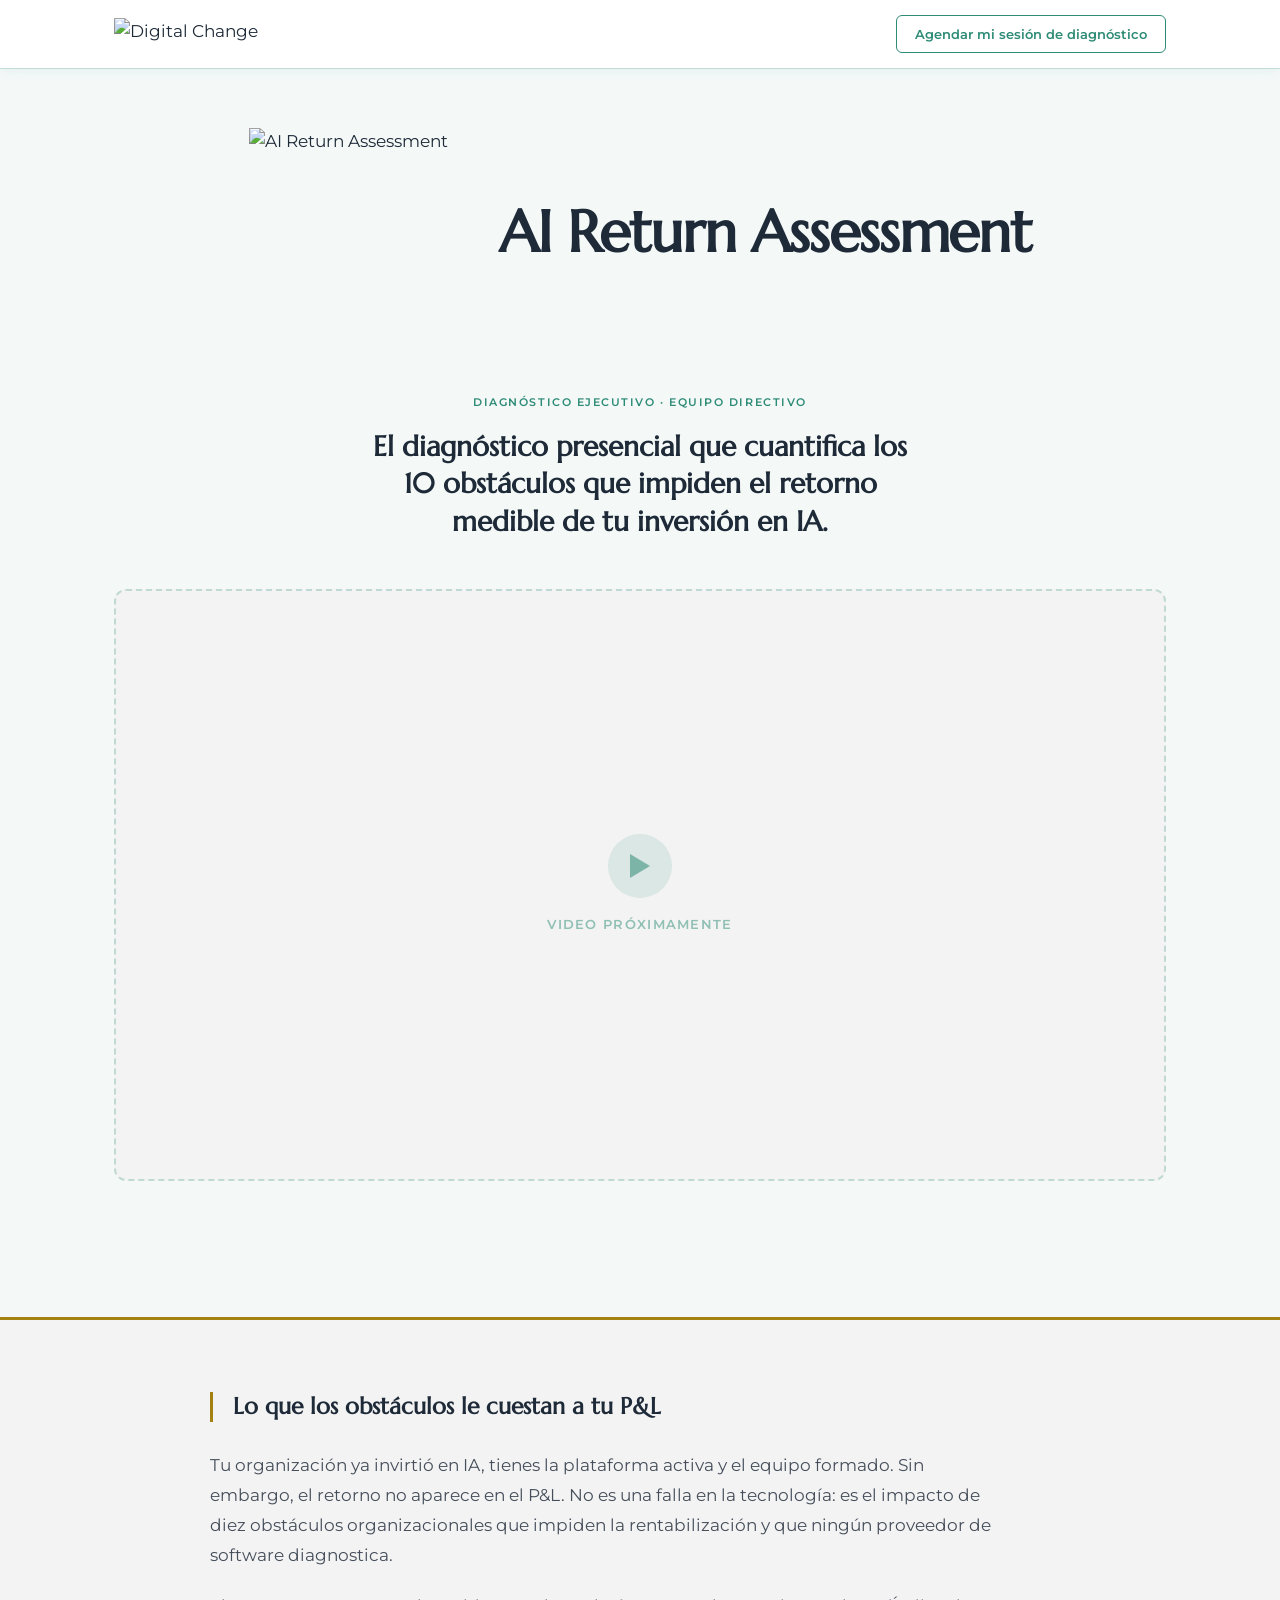
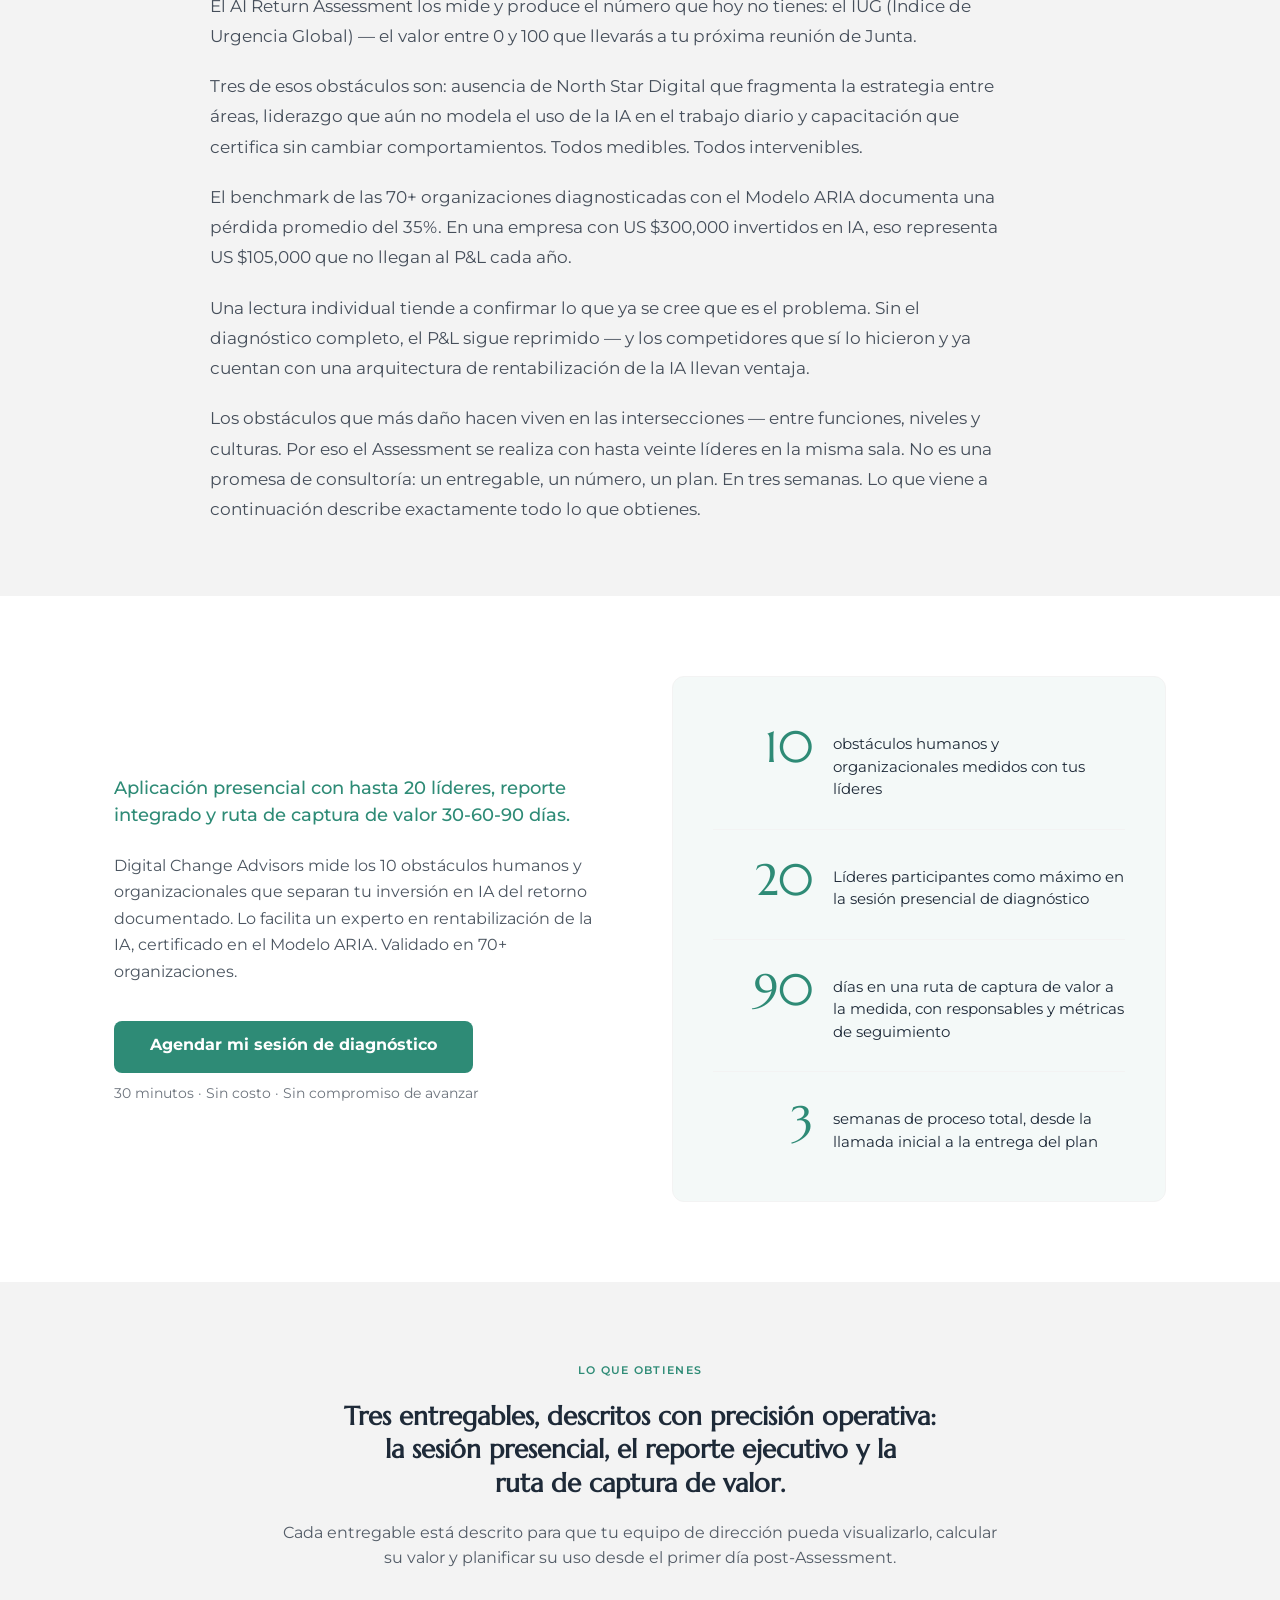
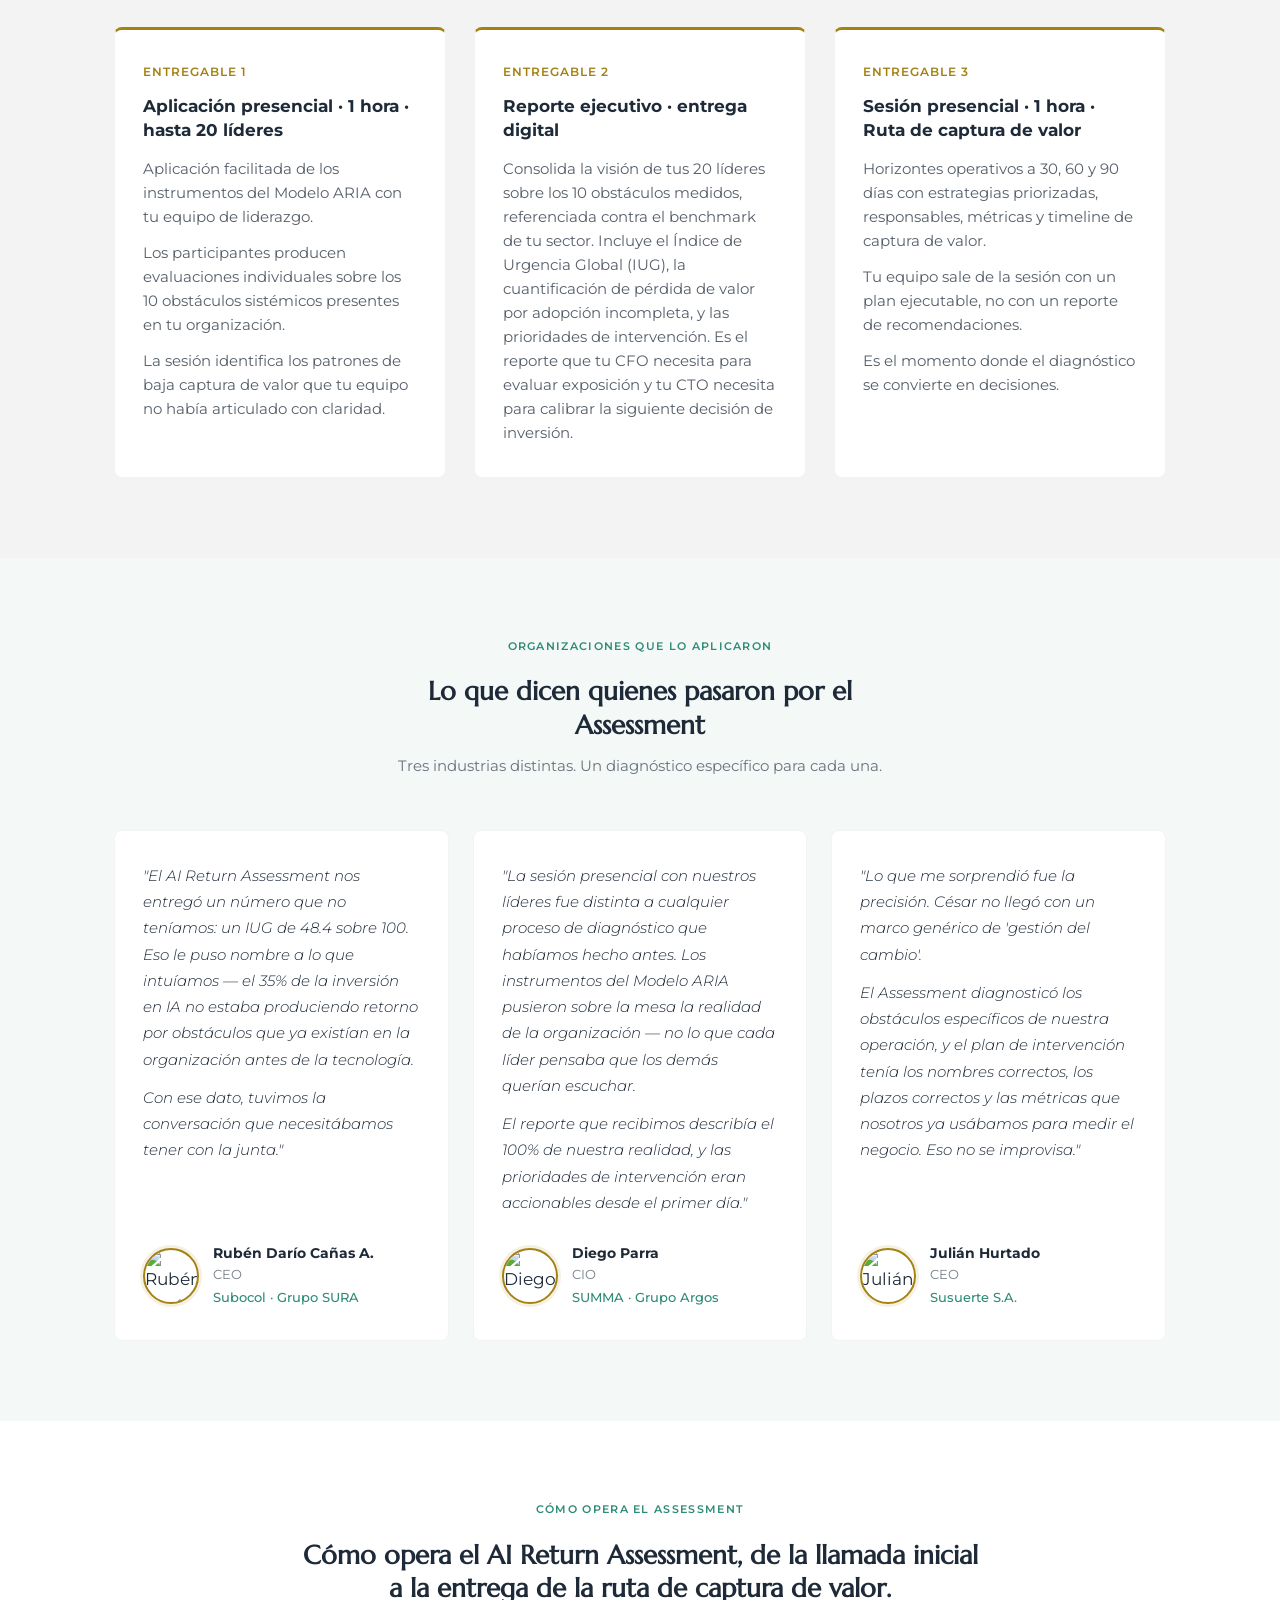
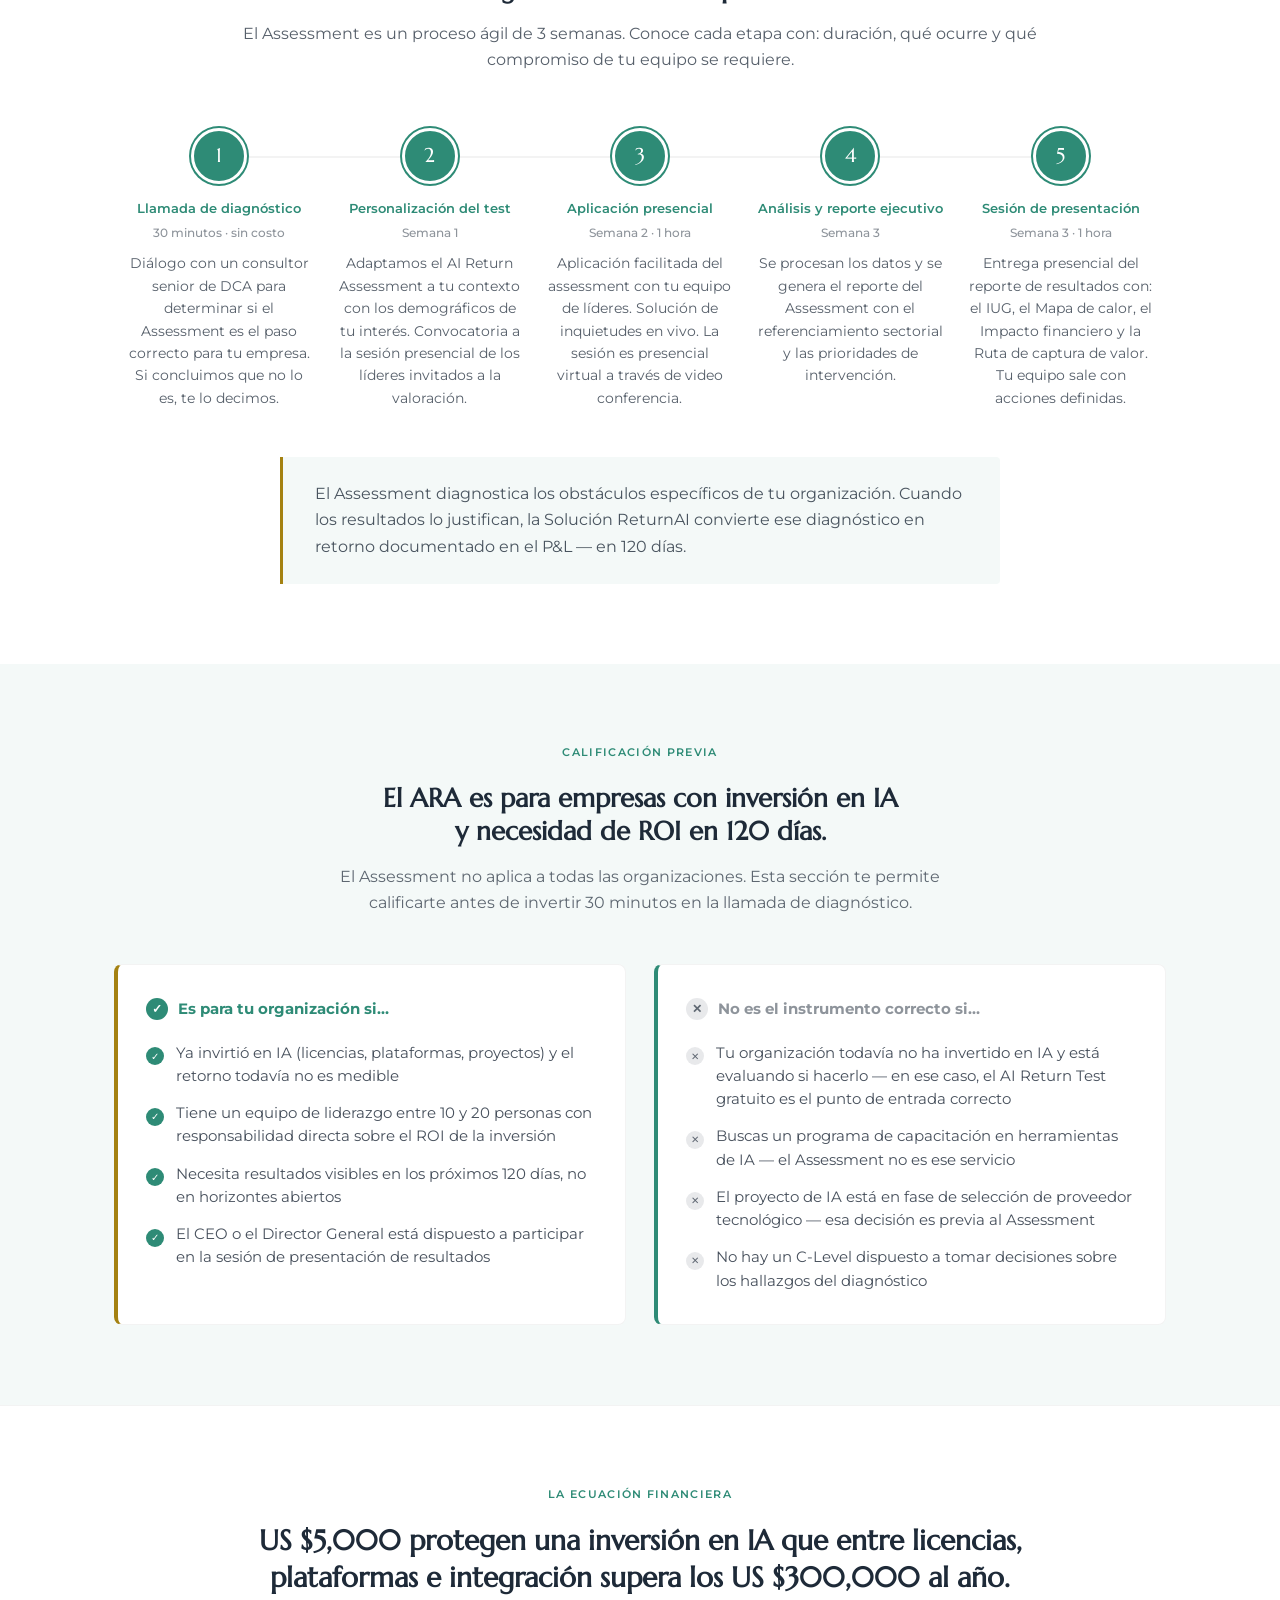
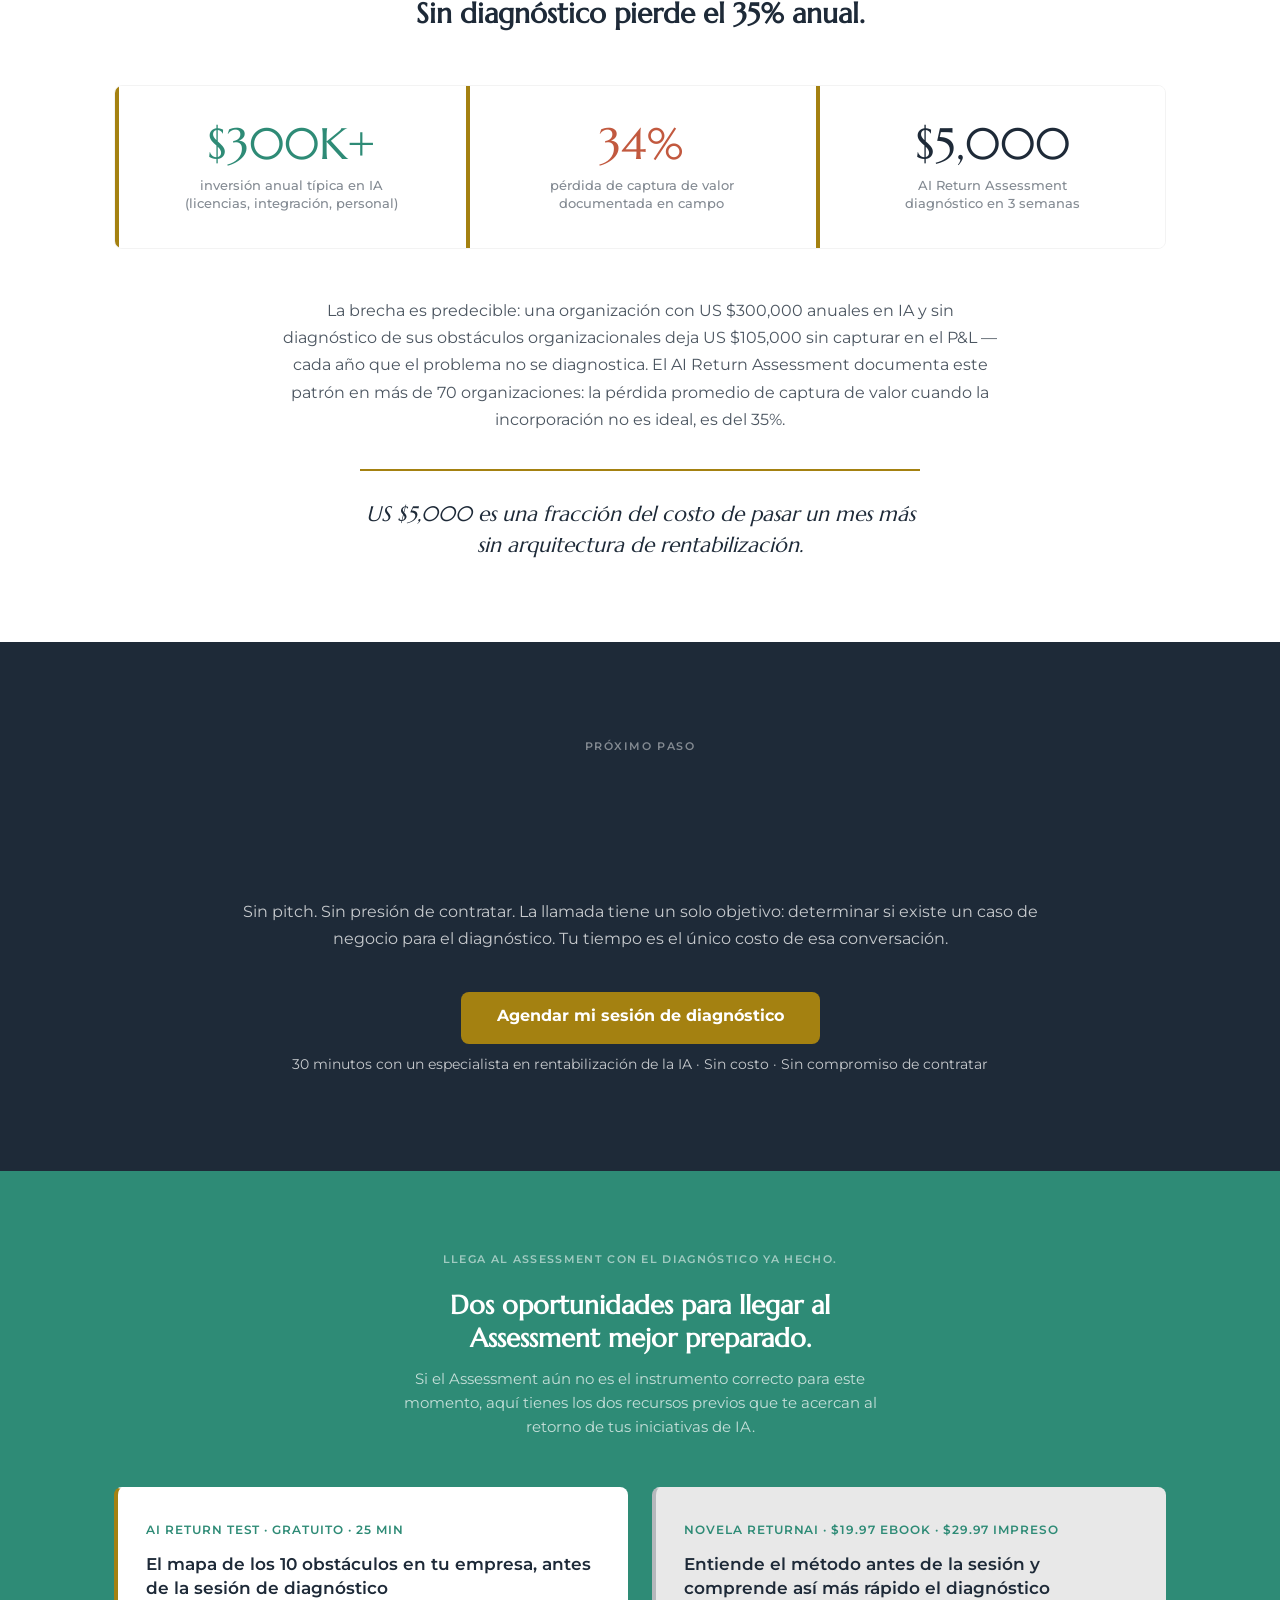
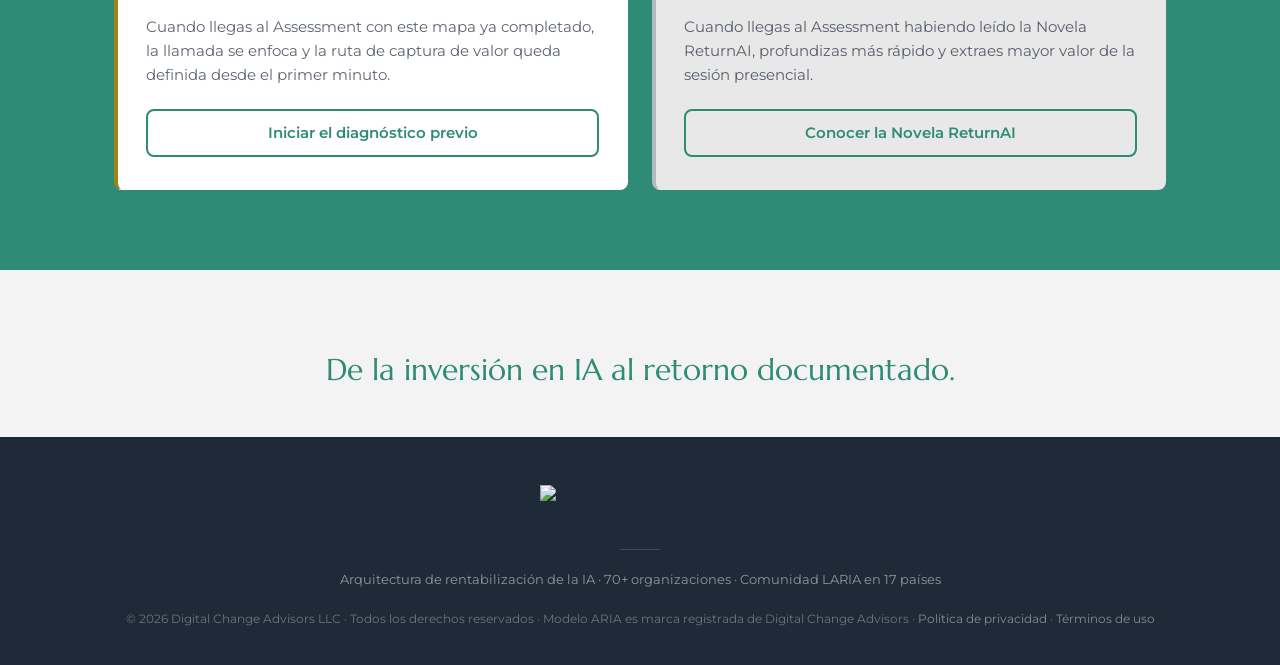
==== commit 41fb5383: "ARA: E3 entregable — Sesión presencial · Ruta de captura de valor (v0 + 7 espejos) "Aplicación prese" ====
--- a/ara/index.html
+++ b/ara/index.html
@@ -22,7 +22,7 @@
     <a href="https://www.digitalchangeadvisors.com" class="logo-link">
       <img src="../images/dca-nav.svg" alt="Digital Change Advisors" width="160" height="32">
     </a>
-    <a href="https://tidycal.com/pwgdigital/returnai" target="_blank" rel="noopener" class="header-cta">Agendar sesión de diagnóstico</a>
+    <a href="https://tidycal.com/pwgdigital/returnai" target="_blank" rel="noopener" class="header-cta">Agendar mi sesión de diagnóstico</a>
   </div>
 </header>
 
@@ -152,7 +152,7 @@
 
       <div class="entregable-card ara-reveal--card">
         <div class="entregable-label">Entregable 3</div>
-        <h3>Aplicación presencial · 1 hora · Ruta de captura de valor a 90 días</h3>
+        <h3>Sesión presencial · 1 hora · Ruta de captura de valor</h3>
         <p>Horizontes operativos a 30, 60 y 90 días con estrategias priorizadas, responsables, métricas y timeline de captura de valor.</p>
         <p>Tu equipo sale de la sesión con un plan ejecutable, no con un reporte de recomendaciones.</p>
         <p>Es el momento donde el diagnóstico se convierte en decisiones.</p>
@@ -551,7 +551,7 @@
             revealIO.unobserve(e.target);
           }
         });
-      }, { threshold: 0.12, rootMargin: '0px 0px -32px 0px' });
+      }, { threshold: 0, rootMargin: '0px 0px -32px 0px' });
       revealEls.forEach(function(el) { revealIO.observe(el); });
     }
 
--- a/ara/ara-styles.css
+++ b/ara/ara-styles.css
@@ -190,7 +190,8 @@
   transition: all 0.2s;
 }
 .header-cta:hover {
-  background: var(--dca-teal);
+  /* No usar shorthand background: aquí — resetea el background-image
+     del fill C3 (línea ~1322) y deja texto blanco sobre fondo blanco */
   color: var(--dca-white);
 }
 
@@ -1214,3 +1215,141 @@
   .arquetipo-ctx__body p { font-size: 16px; }
 }
 
+/* ═══════════════════════════════════════════════════════════════
+   SISTEMA DE ANIMACIONES — ARA landings v1.0 · 2026-06-11
+   Todo scoped a .js-ready — progressive enhancement garantizado
+════════════════════════════════════════════════════════════════ */
+
+/* ─── D1 · Hero icon — spring entrance on page load ─────────── */
+@keyframes ara-icon-in {
+  from { opacity: 0; transform: scale(0.88); }
+  to   { opacity: 1; transform: scale(1); }
+}
+.js-ready .hero-icon img {
+  animation: ara-icon-in 0.7s cubic-bezier(0.34, 1.56, 0.64, 1) 0.2s both;
+}
+
+/* ─── A1 · Mask reveal — H2 y titulares de sección ──────────── */
+.js-ready .ara-reveal {
+  clip-path: inset(0 0 100% 0);
+  transition: clip-path 0.65s cubic-bezier(0.16, 1, 0.3, 1);
+}
+.js-ready .ara-reveal.in { clip-path: inset(0 0 0% 0); }
+
+/* ─── A2 · Label fade-up — precede 120ms al H2 ──────────────── */
+.js-ready .ara-reveal--label {
+  opacity: 0;
+  transform: translateY(8px);
+  transition: opacity 0.45s ease-out, transform 0.45s ease-out;
+}
+.js-ready .ara-reveal--label.in { opacity: 1; transform: none; }
+
+/* ─── A3 · Stagger cards — fade-up con offset entre hijos ───── */
+.js-ready .ara-reveal--card {
+  opacity: 0;
+  transform: translateY(14px);
+  transition: opacity 0.55s cubic-bezier(0.16, 1, 0.3, 1),
+              transform 0.55s cubic-bezier(0.16, 1, 0.3, 1);
+}
+.js-ready .ara-reveal--card.in { opacity: 1; transform: none; }
+.js-ready .ara-reveal--card:nth-child(2) { transition-delay: 0.09s; }
+.js-ready .ara-reveal--card:nth-child(3) { transition-delay: 0.18s; }
+
+/* ─── A4 · Para-quién — columnas desde lados opuestos ───────── */
+.js-ready .ara-reveal--left {
+  opacity: 0;
+  transform: translateX(-16px);
+  transition: opacity 0.6s cubic-bezier(0.16, 1, 0.3, 1) 0.15s,
+              transform 0.6s cubic-bezier(0.16, 1, 0.3, 1) 0.15s;
+}
+.js-ready .ara-reveal--right {
+  opacity: 0;
+  transform: translateX(16px);
+  transition: opacity 0.6s cubic-bezier(0.16, 1, 0.3, 1) 0.15s,
+              transform 0.6s cubic-bezier(0.16, 1, 0.3, 1) 0.15s;
+}
+.js-ready .ara-reveal--left.in,
+.js-ready .ara-reveal--right.in { opacity: 1; transform: none; }
+
+/* ─── C1 · Spring lift — tarjetas al hover ──────────────────── */
+.entregable-card,
+.testimonial-card,
+.conector-card {
+  transition: transform 280ms cubic-bezier(0.34, 1.56, 0.64, 1),
+              box-shadow 280ms cubic-bezier(0.34, 1.56, 0.64, 1) !important;
+}
+.entregable-card:hover,
+.testimonial-card:hover,
+.conector-card:hover {
+  transform: translateY(-4px);
+  box-shadow: 0 8px 28px rgba(30, 42, 56, 0.10);
+}
+
+/* ─── C2 · CTA lift + sombra teal ───────────────────────────── */
+.btn-primary {
+  transition: transform 200ms ease-out,
+              box-shadow 200ms ease-out,
+              opacity 200ms ease-out !important;
+}
+.btn-primary:hover {
+  opacity: 0.88;
+  transform: translateY(-2px);
+  box-shadow: 0 6px 20px rgba(46, 139, 118, 0.25);
+}
+.btn-gold {
+  transition: transform 200ms ease-out,
+              box-shadow 200ms ease-out,
+              opacity 200ms ease-out !important;
+}
+.btn-gold:hover {
+  opacity: 0.9;
+  transform: translateY(-2px);
+  box-shadow: 0 6px 20px rgba(164, 129, 17, 0.25);
+}
+.btn-outline {
+  transition: transform 200ms ease-out,
+              box-shadow 200ms ease-out,
+              background 200ms ease-out,
+              color 200ms ease-out !important;
+}
+.btn-outline:hover {
+  background: var(--dca-teal);
+  color: var(--dca-white);
+  transform: translateY(-2px);
+  box-shadow: 0 6px 16px rgba(46, 139, 118, 0.15);
+}
+
+/* ─── C3 · Header CTA — fill de izquierda a derecha ─────────── */
+.header-cta {
+  background-image: linear-gradient(to right, var(--dca-teal) 50%, transparent 50%);
+  background-size: 200% 100%;
+  background-position: right center;
+  transition: background-position 220ms ease-out,
+              color 220ms ease-out !important;
+}
+.header-cta:hover {
+  background-position: left center;
+  background-color: transparent;
+  color: var(--dca-white);
+}
+
+/* ─── prefers-reduced-motion — todo visible al instante ─────── */
+@media (prefers-reduced-motion: reduce) {
+  .ara-reveal,
+  .ara-reveal--label,
+  .ara-reveal--card,
+  .ara-reveal--left,
+  .ara-reveal--right {
+    clip-path: none !important;
+    opacity: 1 !important;
+    transform: none !important;
+    transition: none !important;
+    animation: none !important;
+  }
+  .js-ready .hero-icon img { animation: none !important; }
+  .entregable-card, .testimonial-card, .conector-card,
+  .btn-primary, .btn-gold, .btn-outline, .header-cta {
+    transition: none !important;
+  }
+}
+
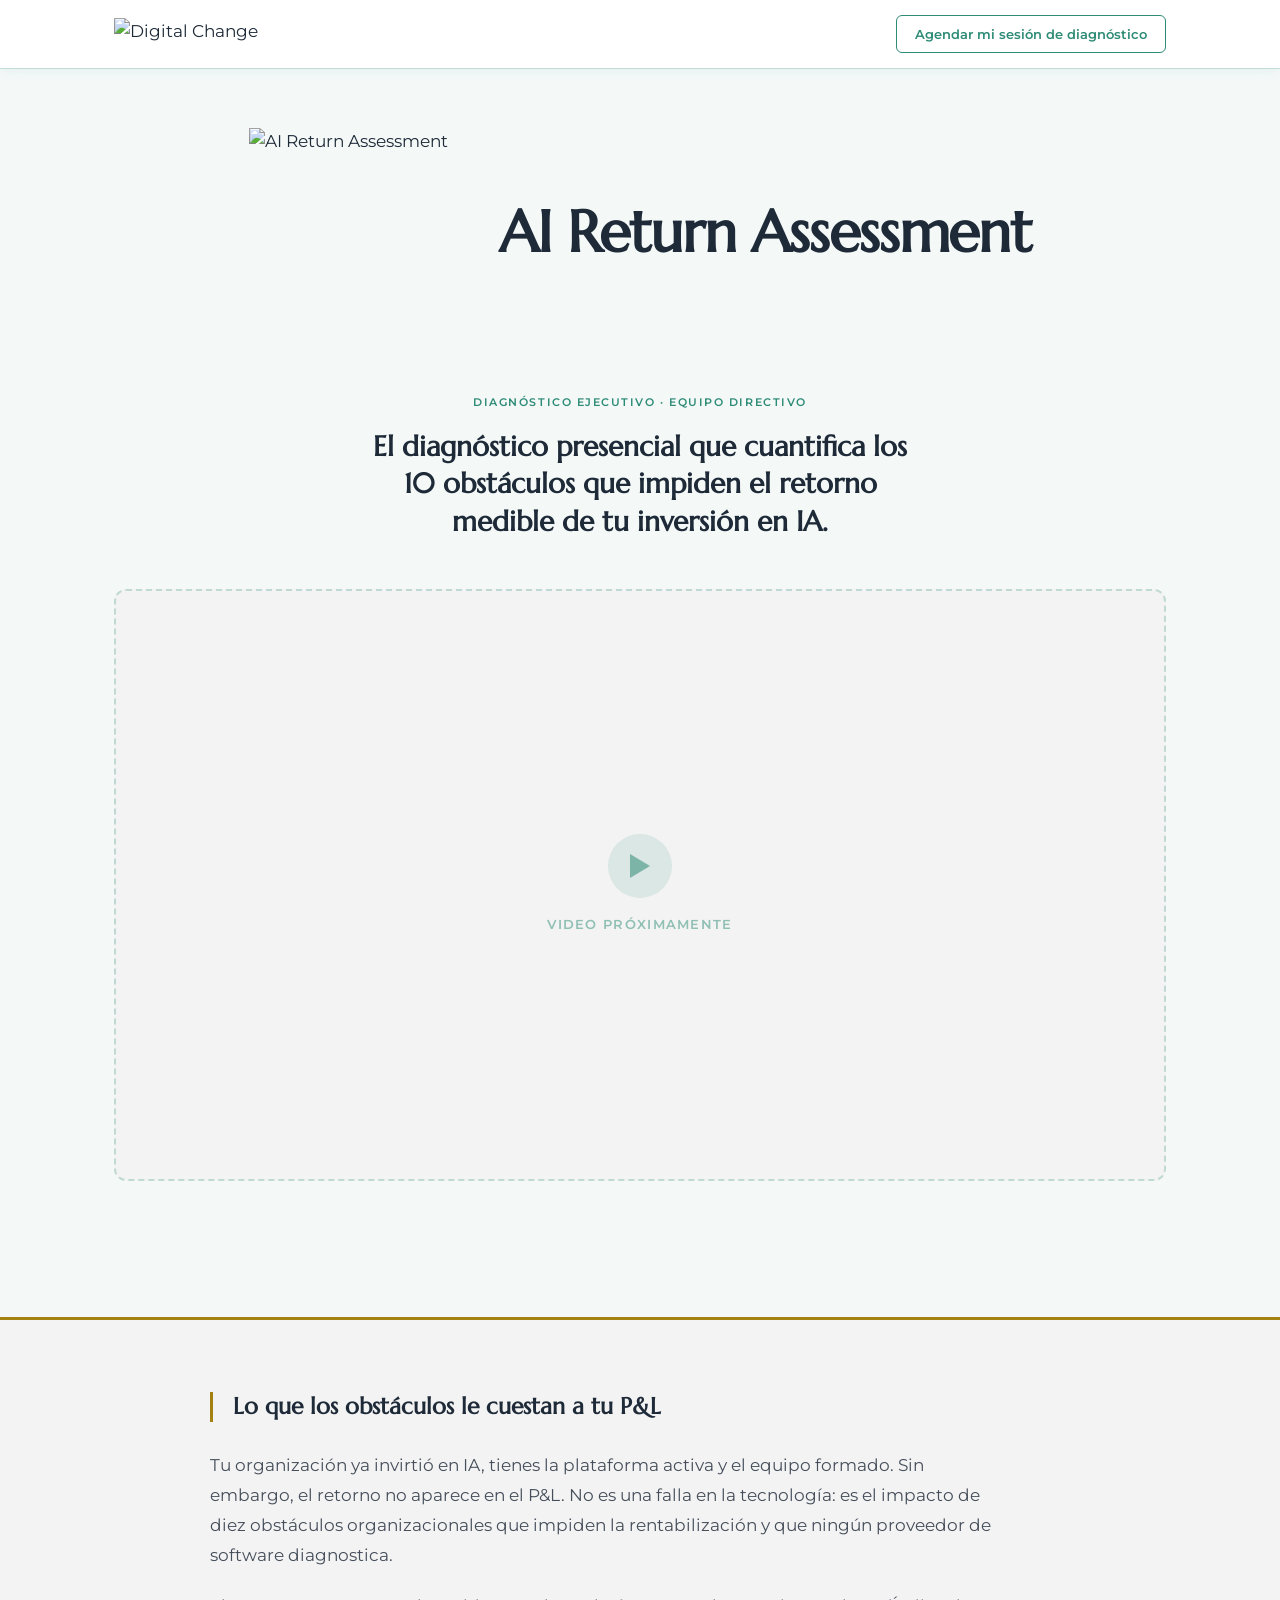
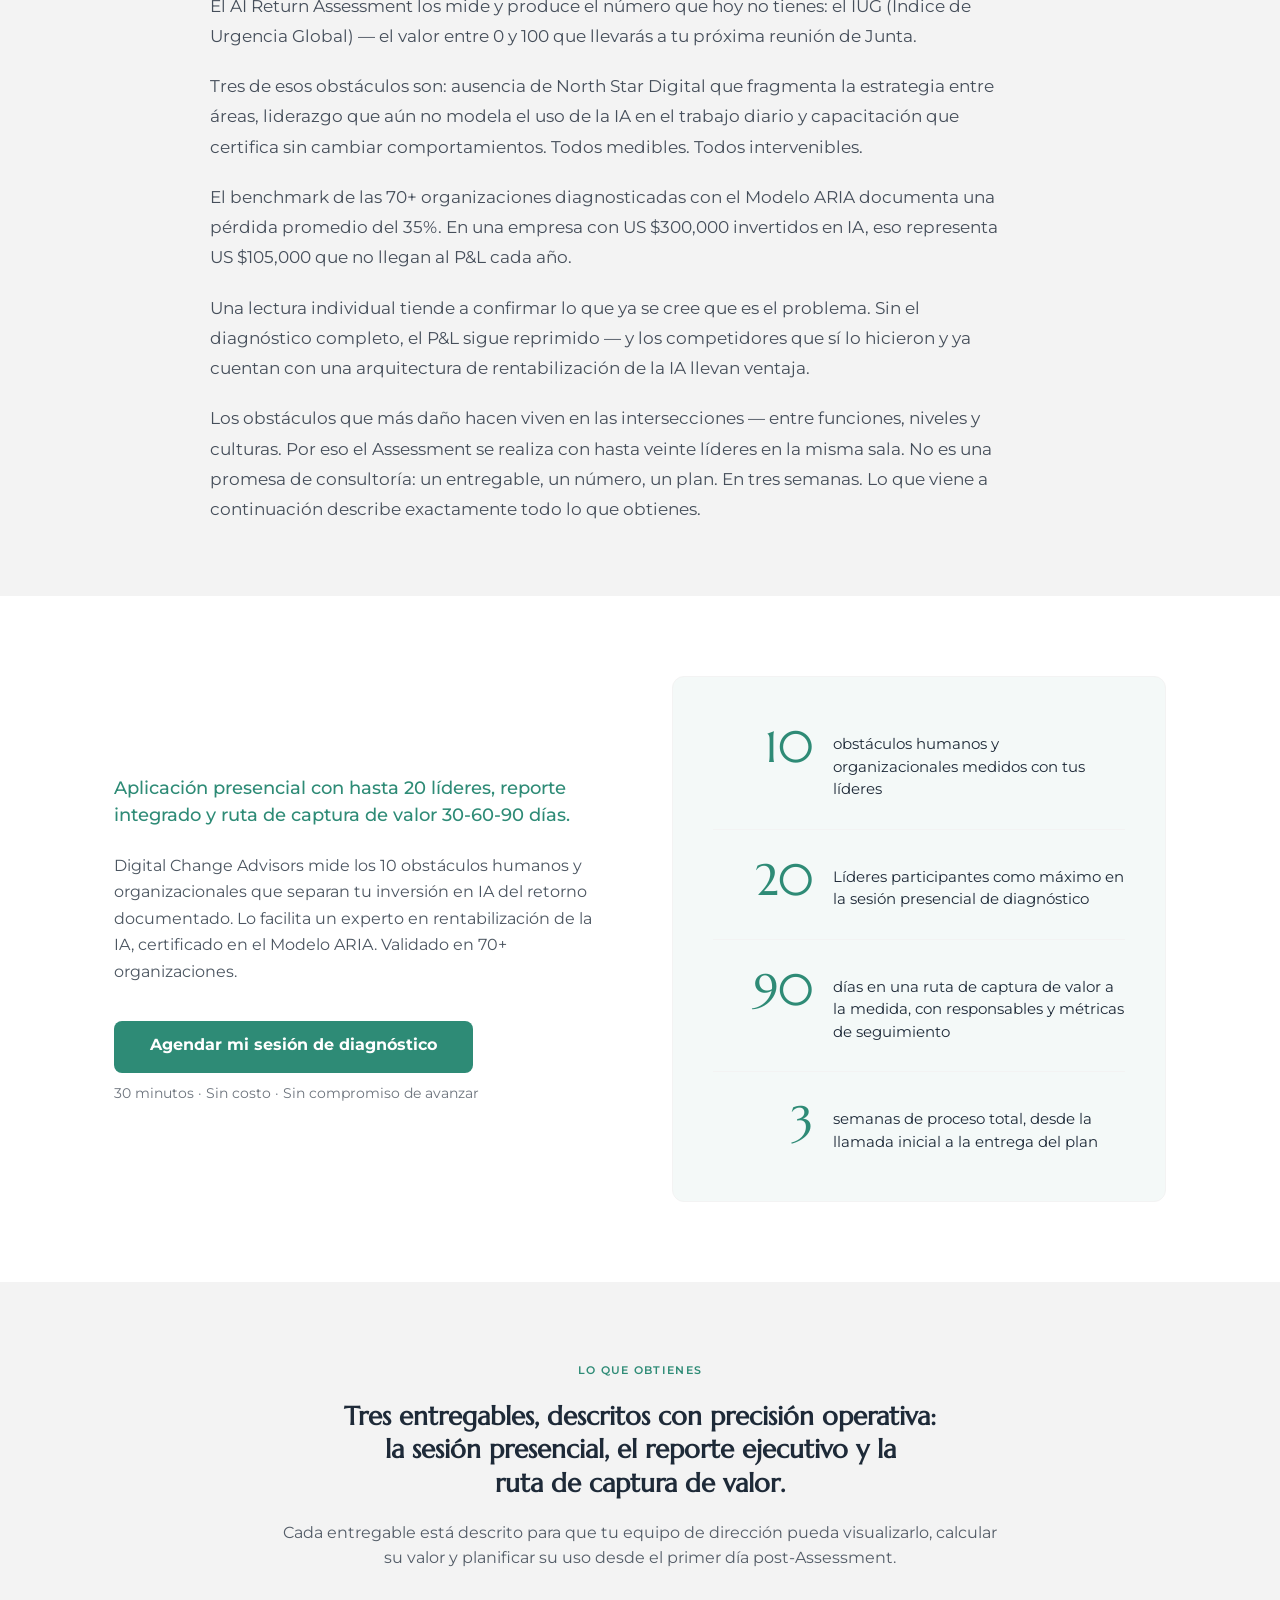
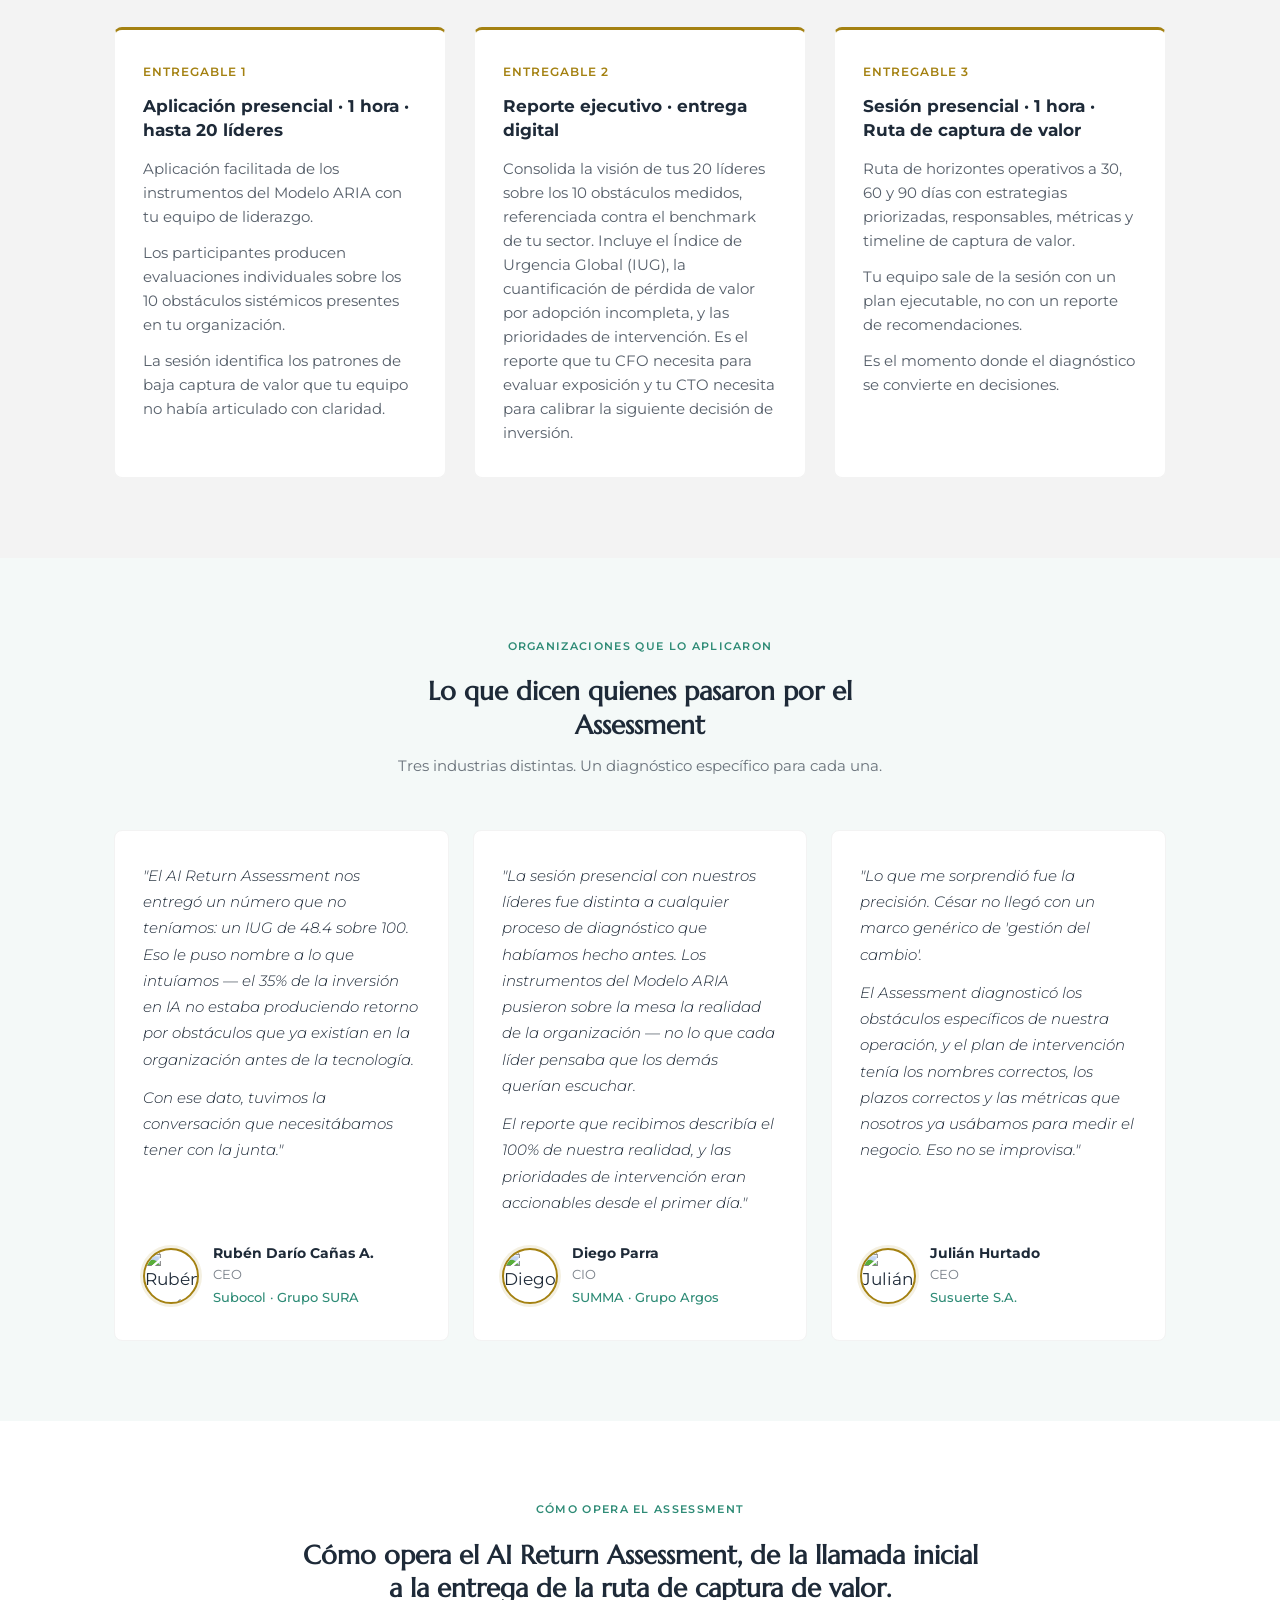
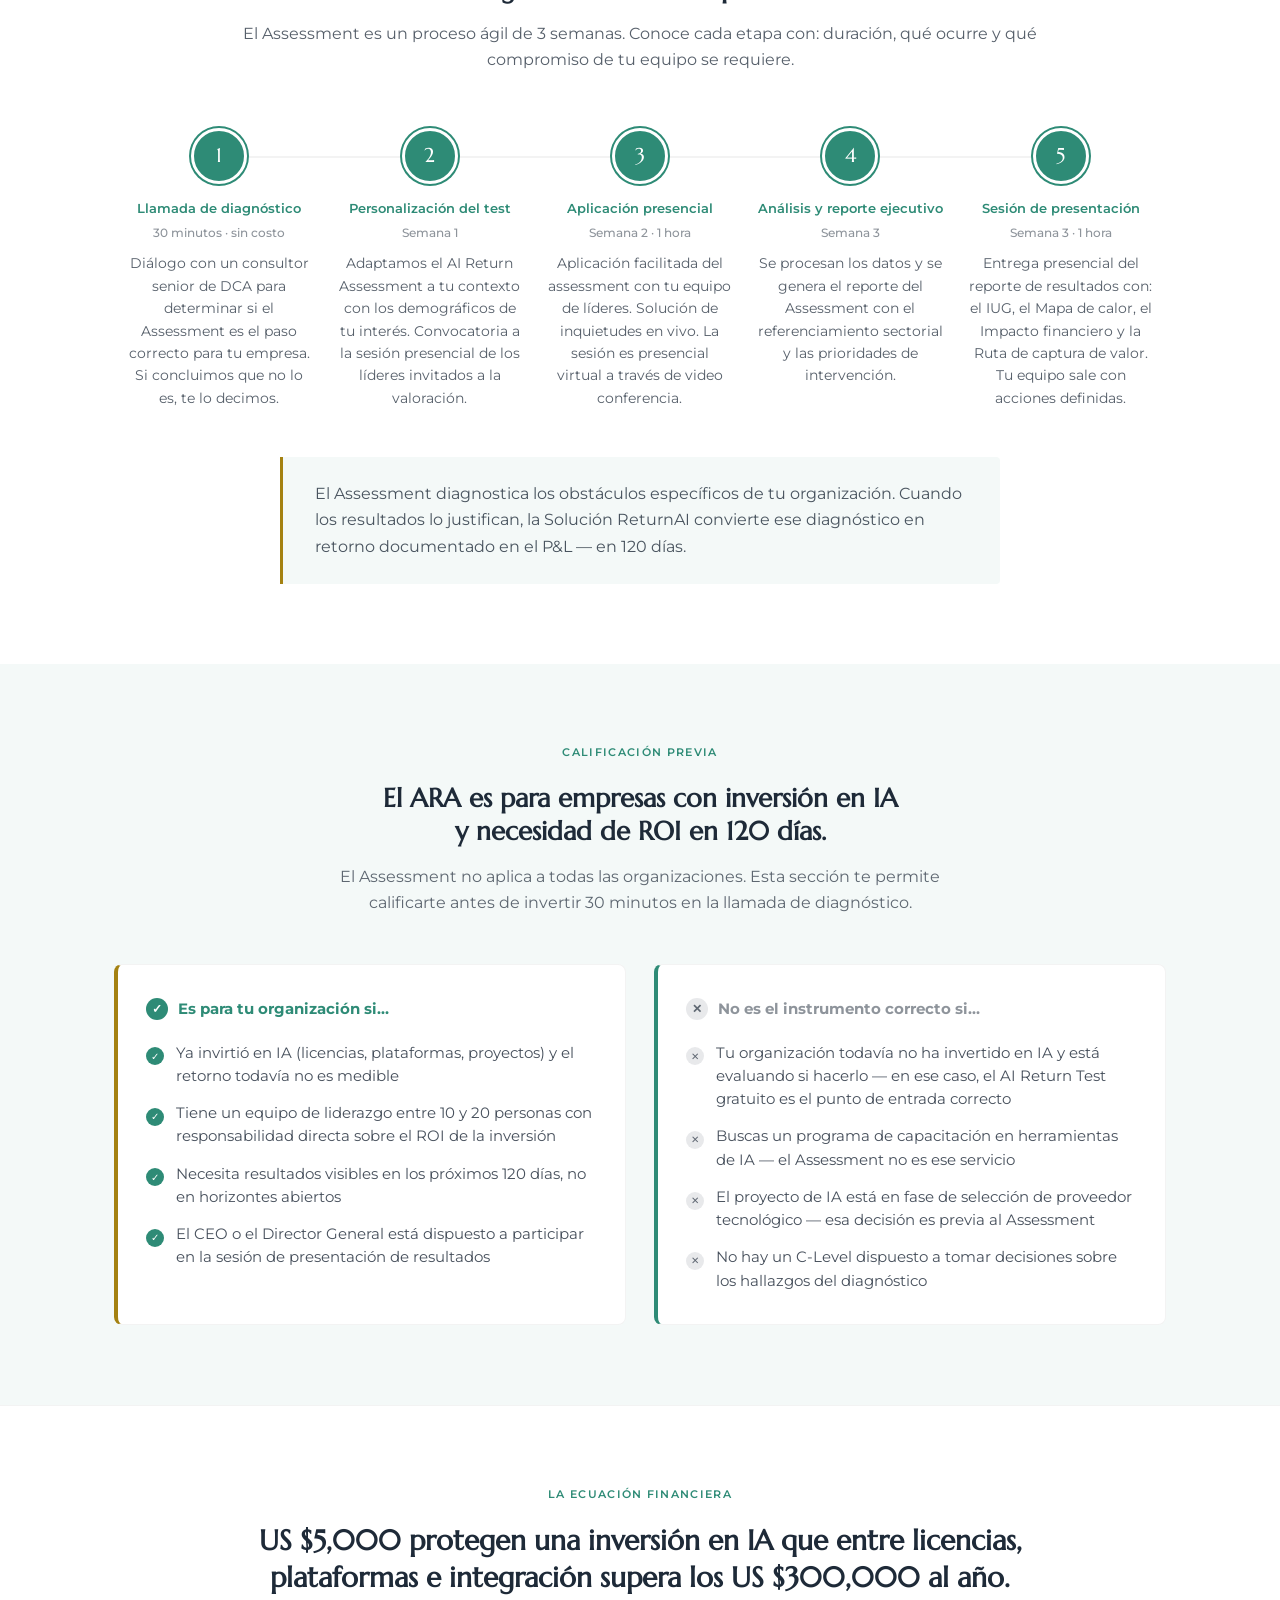
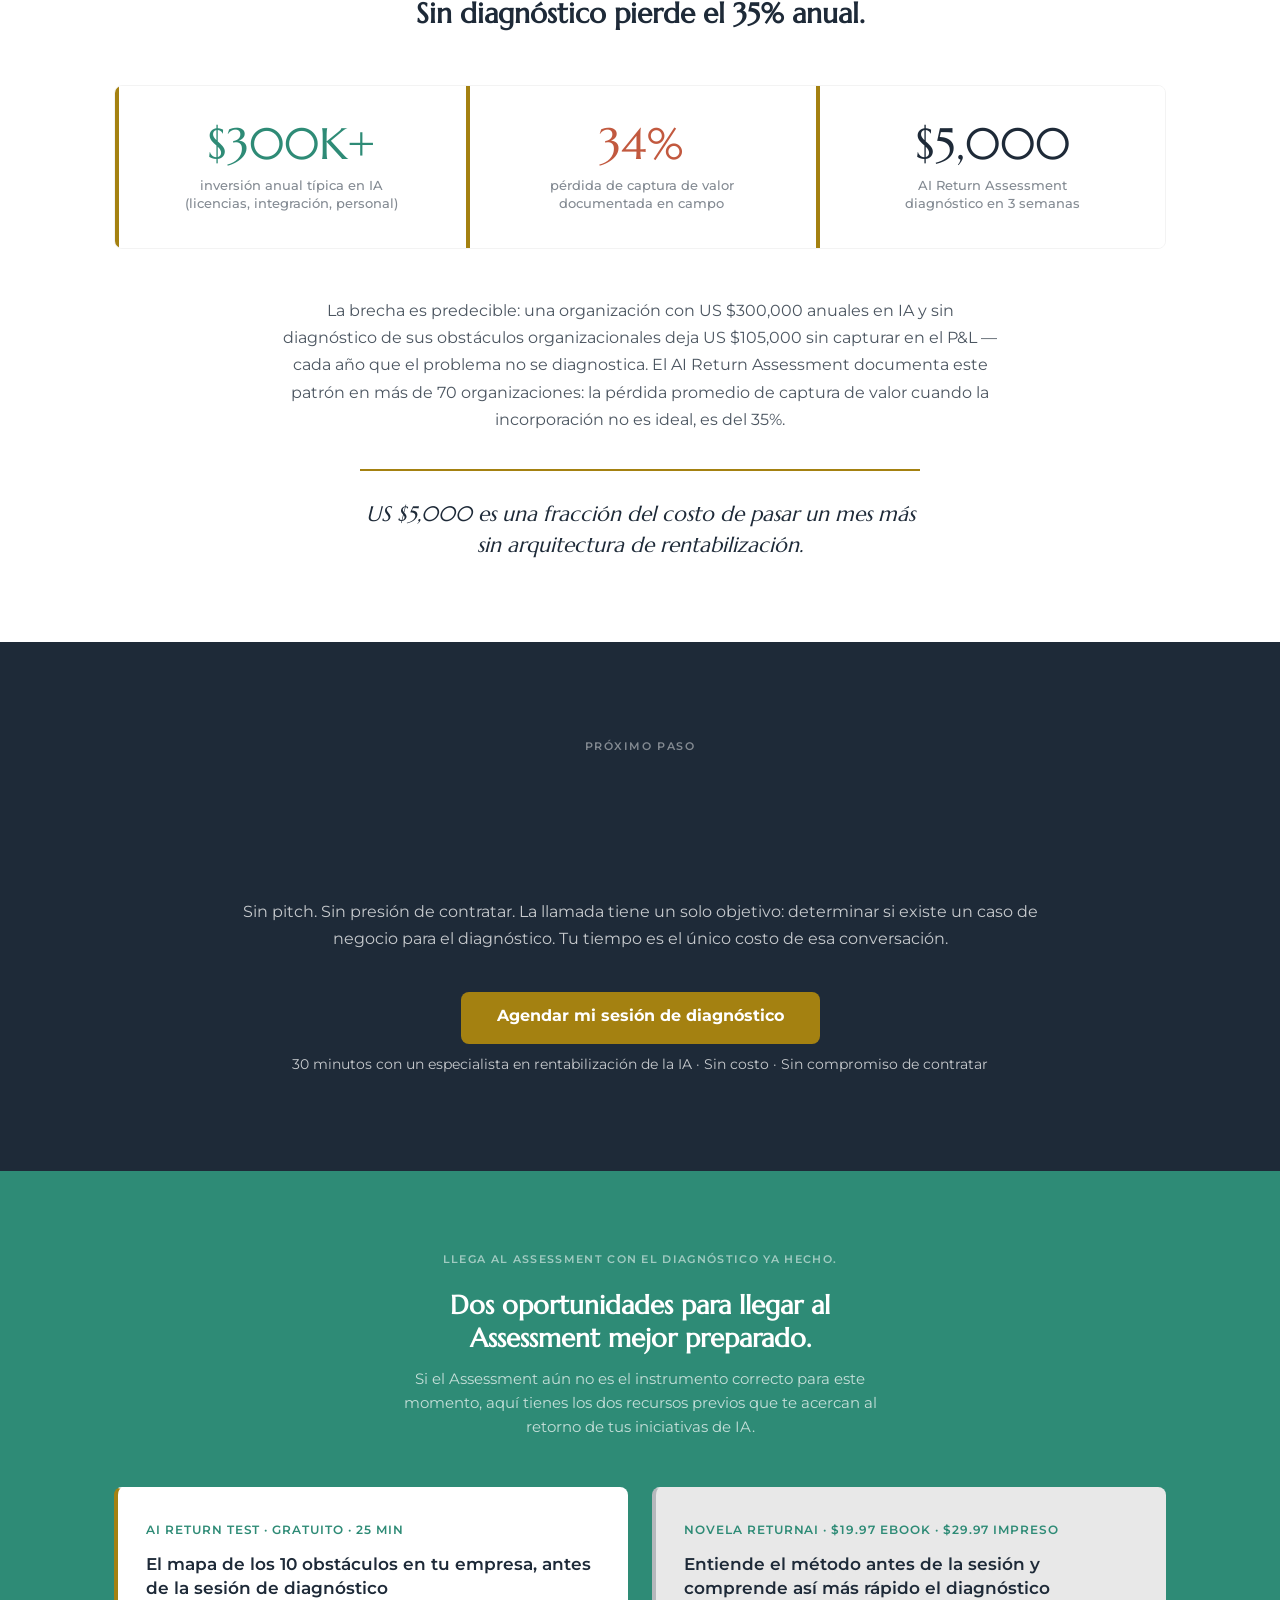
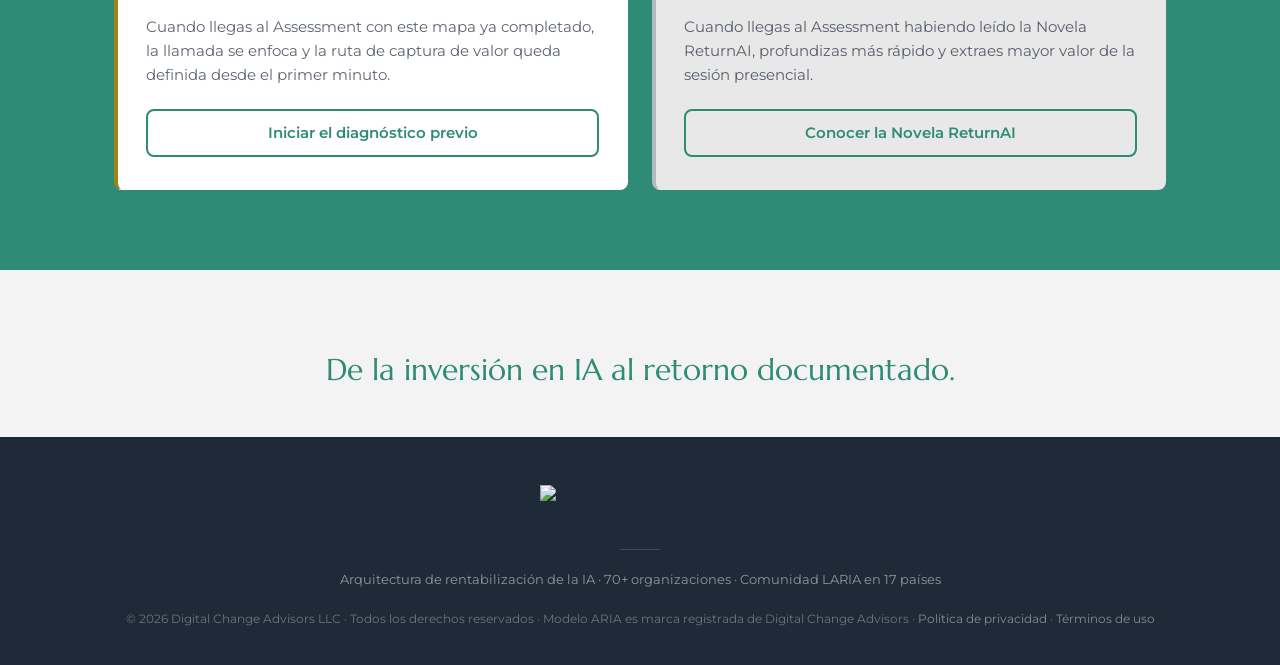
==== commit 2ed57d45: "ARA: E3 descripción — "Ruta de horizontes operativos..." (v0 + 7 espejos) Co-Authored-By: Claude Son" ====
--- a/ara/index.html
+++ b/ara/index.html
@@ -153,7 +153,7 @@
       <div class="entregable-card ara-reveal--card">
         <div class="entregable-label">Entregable 3</div>
         <h3>Sesión presencial · 1 hora · Ruta de captura de valor</h3>
-        <p>Horizontes operativos a 30, 60 y 90 días con estrategias priorizadas, responsables, métricas y timeline de captura de valor.</p>
+        <p>Ruta de horizontes operativos a 30, 60 y 90 días con estrategias priorizadas, responsables, métricas y timeline de captura de valor.</p>
         <p>Tu equipo sale de la sesión con un plan ejecutable, no con un reporte de recomendaciones.</p>
         <p>Es el momento donde el diagnóstico se convierte en decisiones.</p>
       </div>
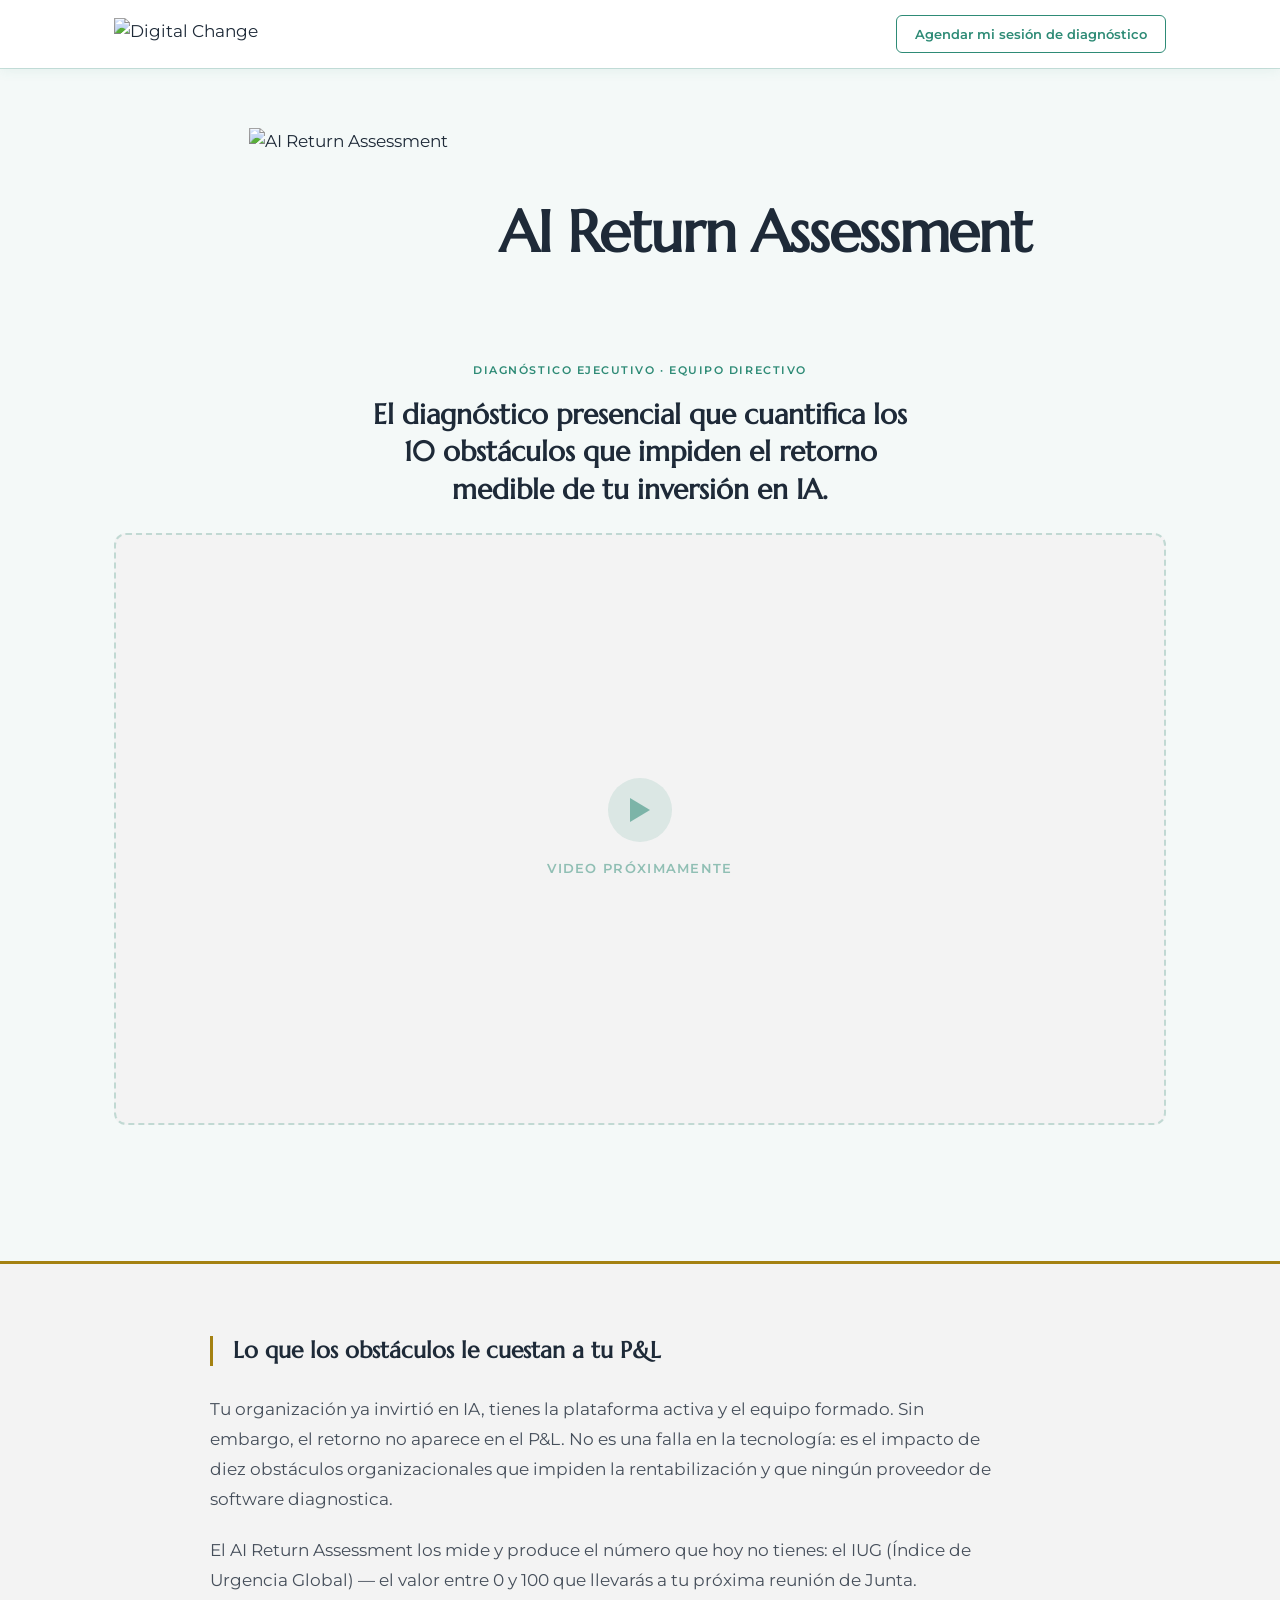
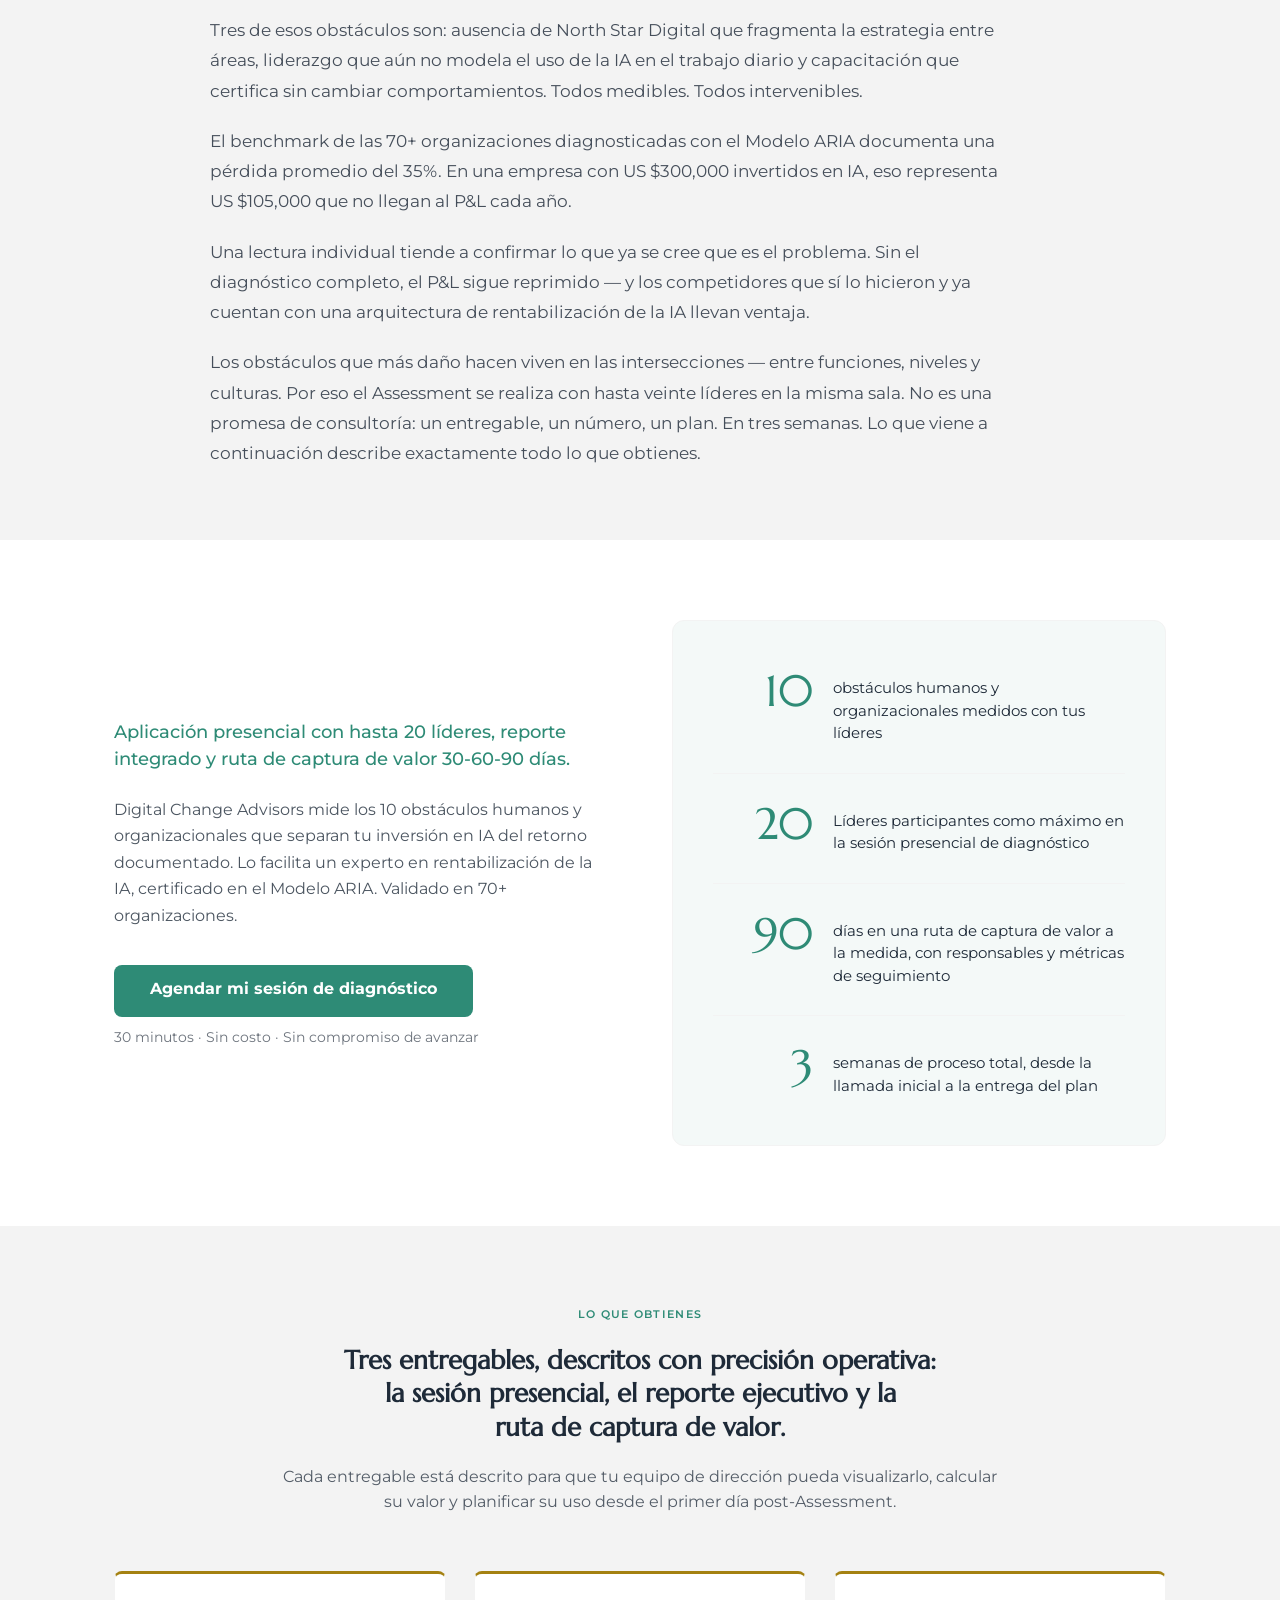
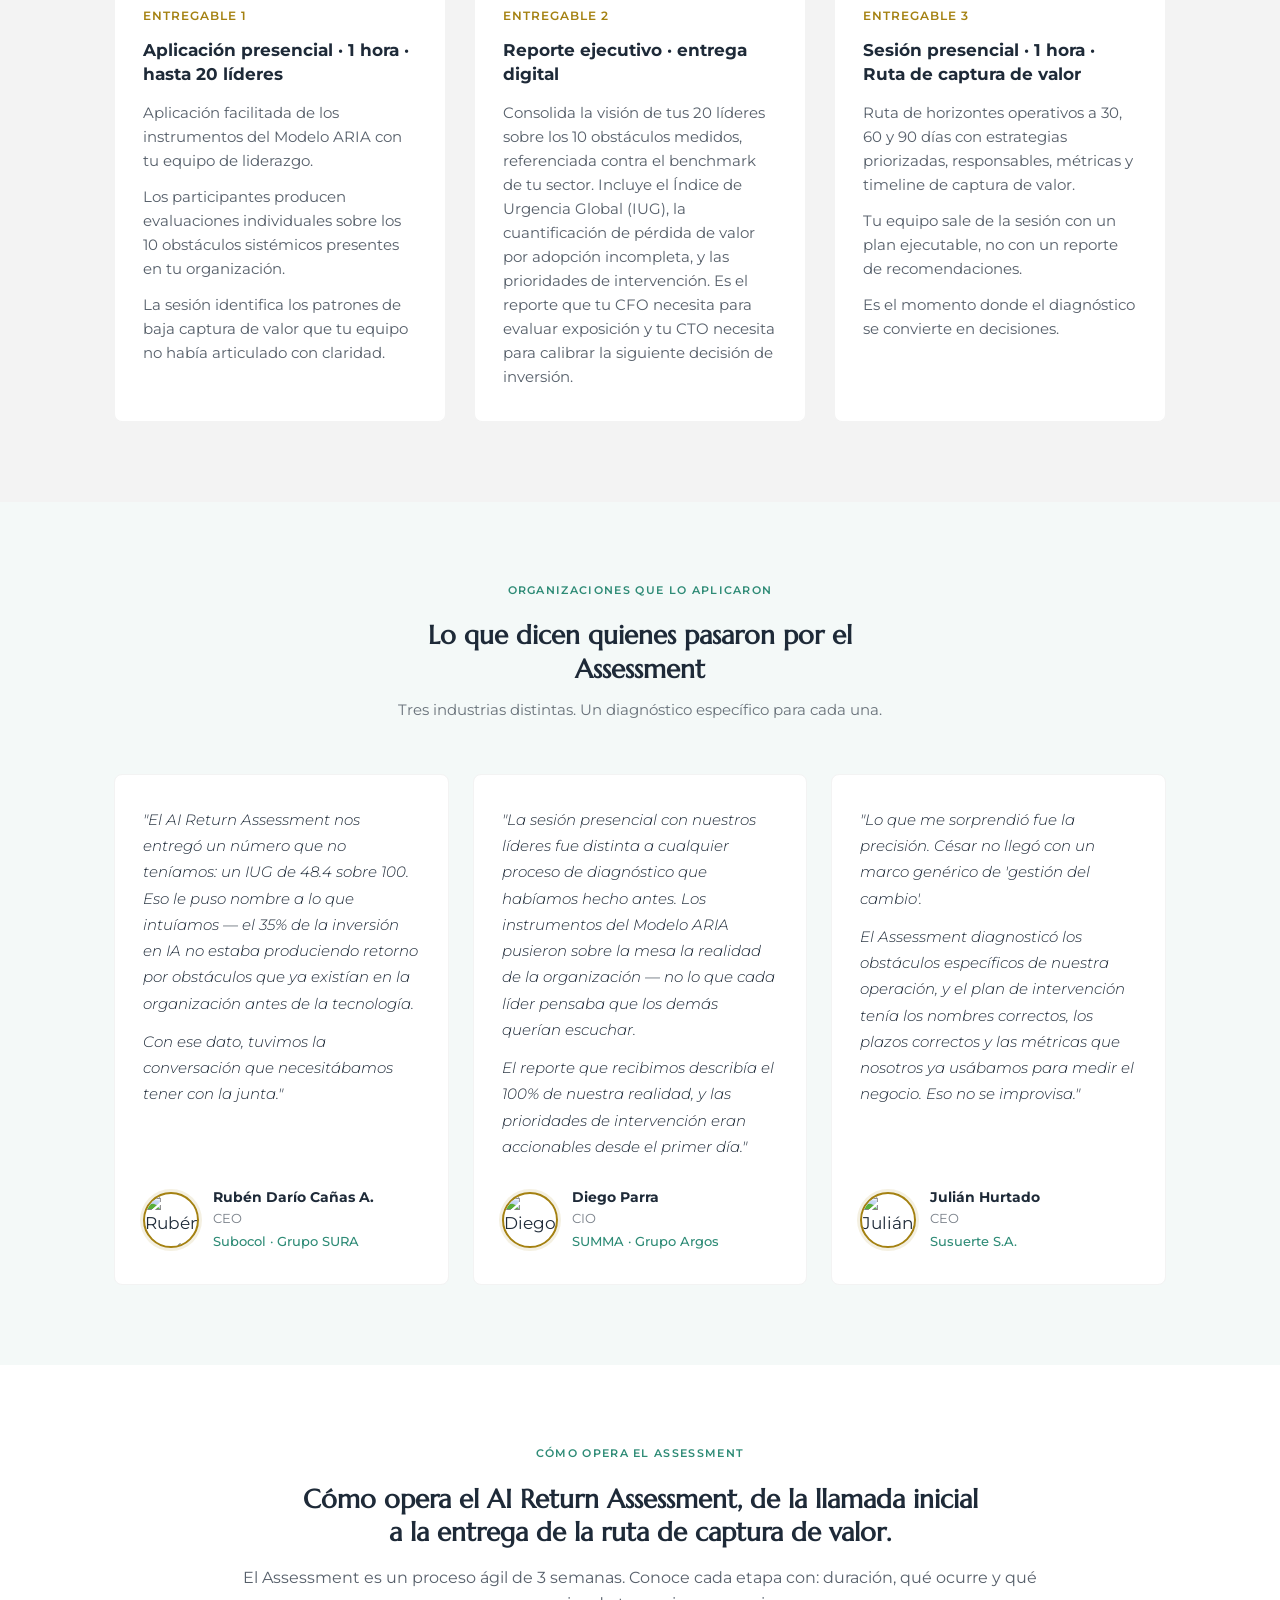
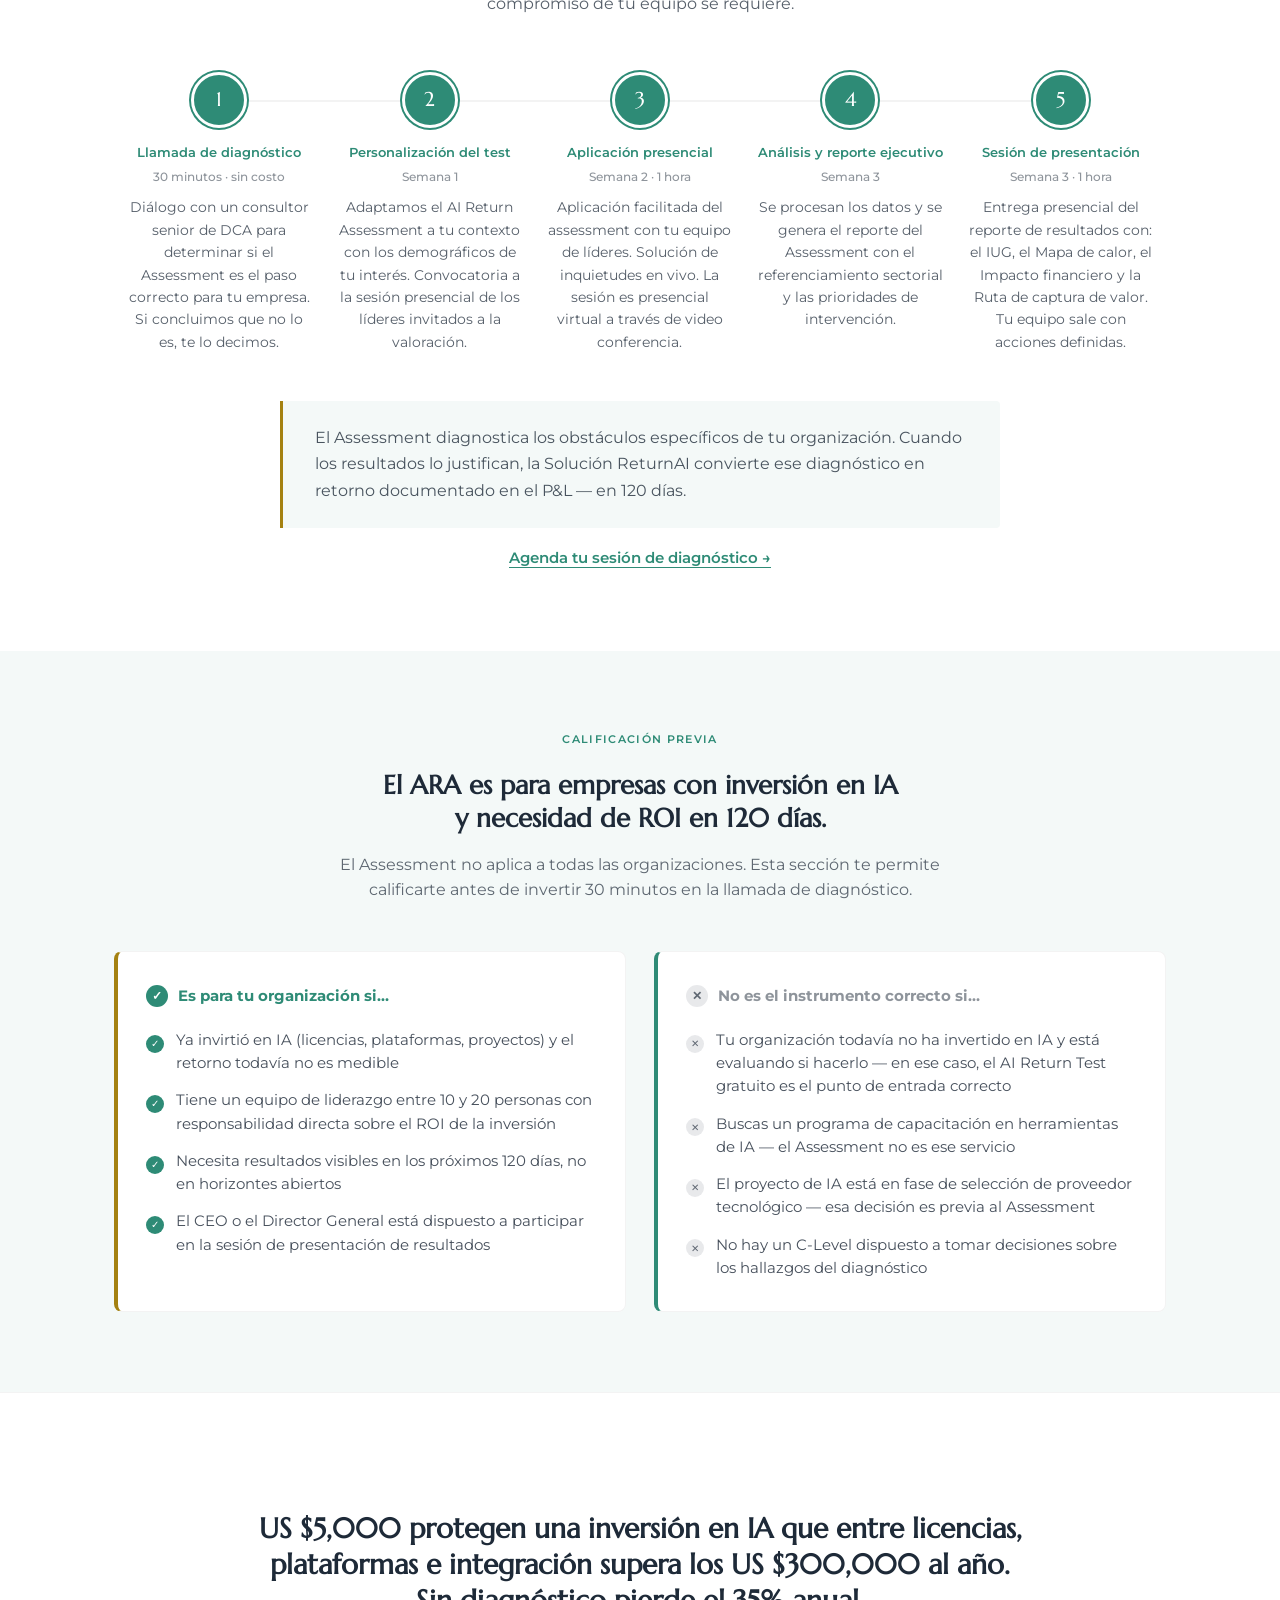
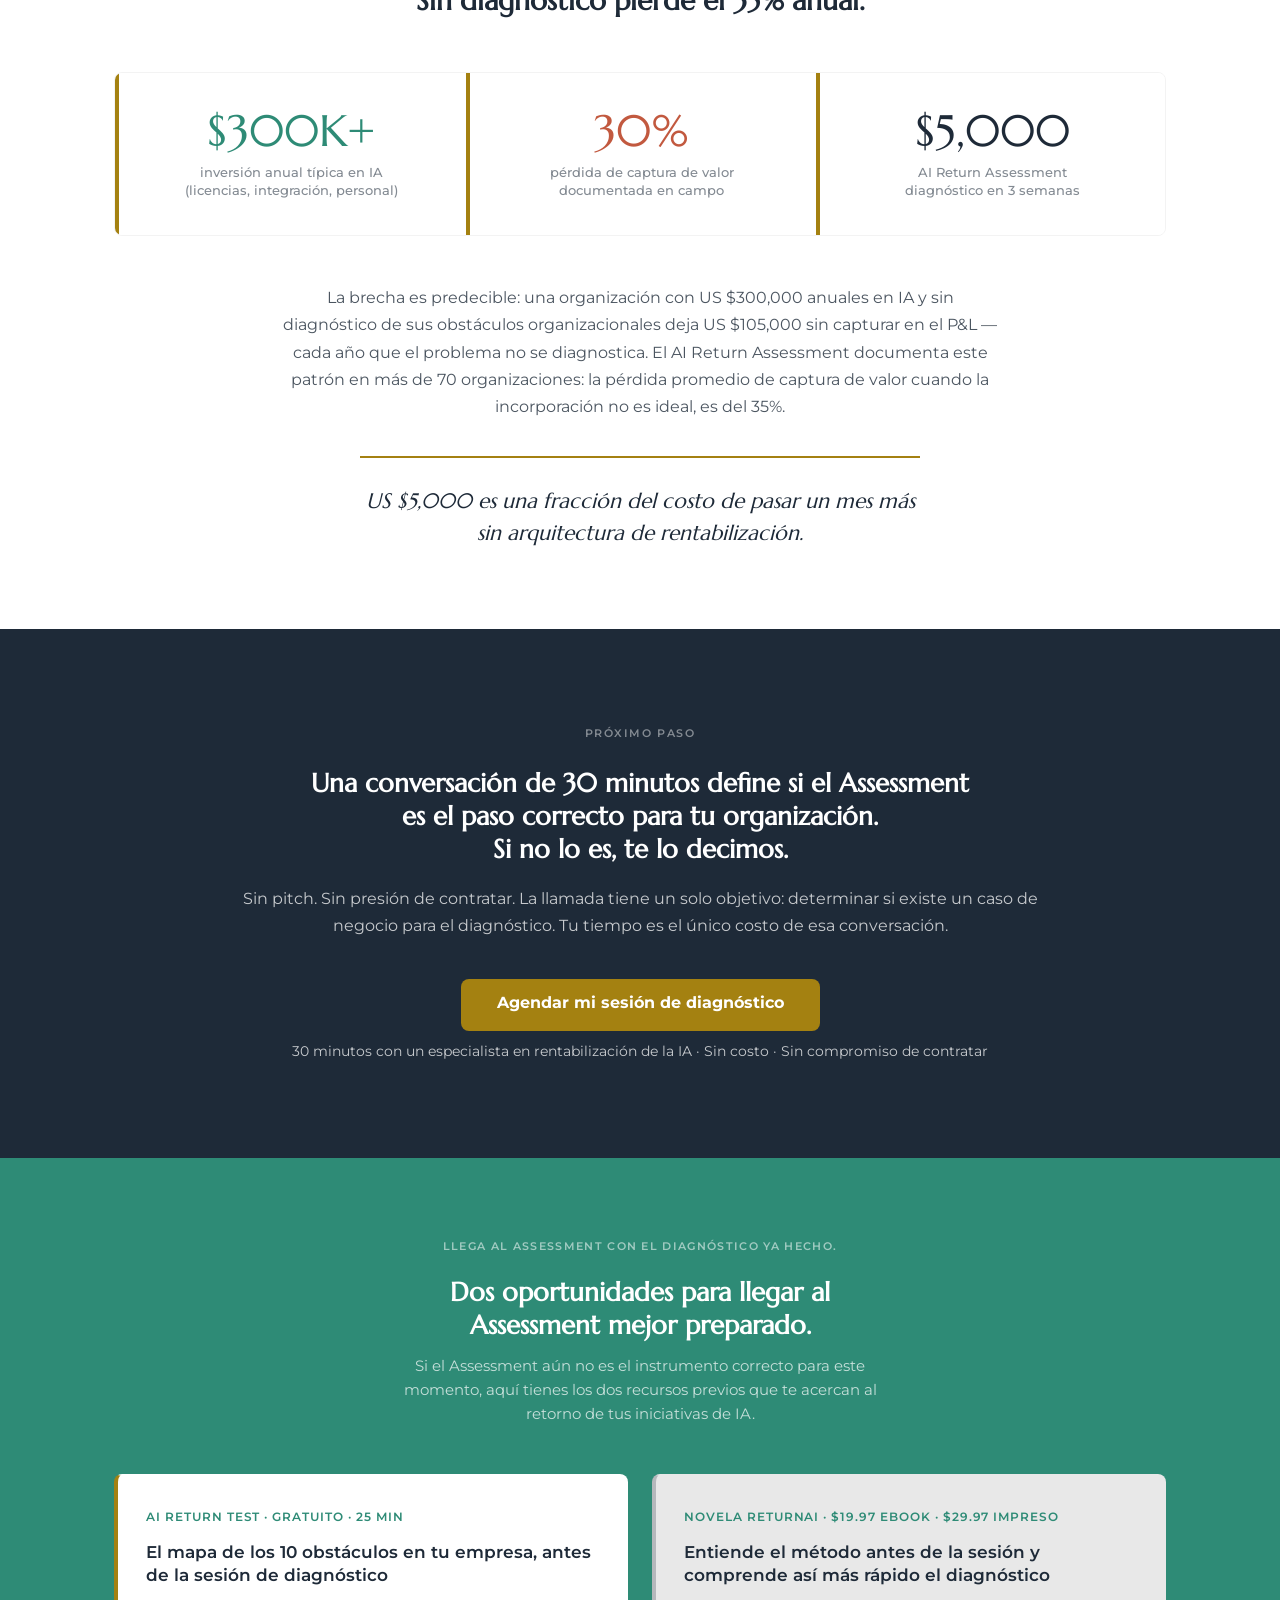
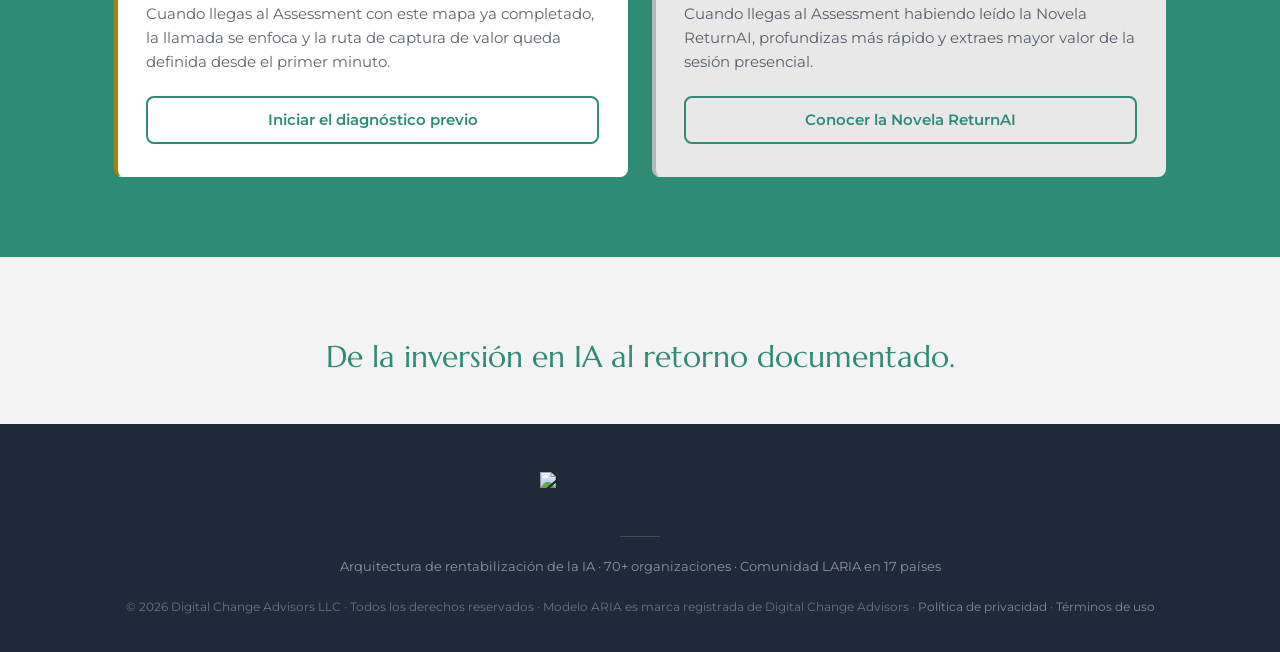
==== commit 5c979331: "ARA landings: inline CTA link below proceso-aria-note (8 pages) Adds a subordinate text link "Agenda" ====
--- a/ara/index.html
+++ b/ara/index.html
@@ -295,6 +295,9 @@
     <div class="proceso-aria-note">
       <p>El Assessment diagnostica los obstáculos específicos de tu organización. Cuando los resultados lo justifican, la Solución ReturnAI convierte ese diagnóstico en retorno documentado en el P&L — en 120 días.</p>
     </div>
+    <p class="proceso-aria-link">
+      <a href="https://tidycal.com/pwgdigital/returnai" target="_blank" rel="noopener">Agenda tu sesión de diagnóstico →</a>
+    </p>
 
   </div>
 </section>
--- a/ara/ara-styles.css
+++ b/ara/ara-styles.css
@@ -501,6 +501,23 @@
   font-size: 16px;
   color: rgba(30,42,56,0.8);
   line-height: 1.65;
+}
+.proceso-aria-link {
+  margin-top: 16px;
+  text-align: center;
+}
+.proceso-aria-link a {
+  color: var(--dca-teal);
+  font-family: var(--font-body);
+  font-size: 15px;
+  font-weight: 600;
+  text-decoration: none;
+  border-bottom: 1.5px solid var(--dca-teal);
+  transition: color 200ms ease, border-color 200ms ease;
+}
+.proceso-aria-link a:hover {
+  color: #1f6657;
+  border-color: #1f6657;
 }
 
 /* ─── B4 ANIMACIÓN SECUENCIAL DE PASOS ──────────────────── */
@@ -1093,7 +1110,7 @@
   align-items: center;
   justify-content: center;
   gap: 40px;
-  margin-bottom: 56px;
+  margin-bottom: 24px;
 }
 .hero-icon {
   flex-shrink: 0;
@@ -1121,7 +1138,7 @@
   color: var(--dca-carbon);
   text-align: center;
   line-height: 1.35;
-  margin: 0 auto 48px;
+  margin: 0 auto 24px;
   max-width: 900px;
 }
 h1.hero-title {
@@ -1130,7 +1147,7 @@
   color: var(--dca-carbon);
   text-align: center;
   line-height: 1.3;
-  margin: 0 auto 48px;
+  margin: 0 auto 24px;
   max-width: 900px;
 }
 h1.hero-title .line,
@@ -1231,10 +1248,17 @@
 
 /* ─── A1 · Mask reveal — H2 y titulares de sección ──────────── */
 .js-ready .ara-reveal {
-  clip-path: inset(0 0 100% 0);
+  /* NUNCA inset(0 0 100% 0): con área visible cero el IntersectionObserver
+     no dispara jamás y el titular queda invisible. La franja de 2px
+     mantiene el elemento observable; threshold del IO debe ser 0. */
+  clip-path: inset(0 0 calc(100% - 2px) 0);
   transition: clip-path 0.65s cubic-bezier(0.16, 1, 0.3, 1);
 }
 .js-ready .ara-reveal.in { clip-path: inset(0 0 0% 0); }
+/* El titular del hero es above-the-fold: nunca debe depender de JS
+   para ser visible — sin esta exención queda clipped (invisible)
+   si el observer no dispara, ocupando su altura como espacio vacío */
+.js-ready .hero-title.ara-reveal { clip-path: none; transition: none; }
 
 /* ─── A2 · Label fade-up — precede 120ms al H2 ──────────────── */
 .js-ready .ara-reveal--label {
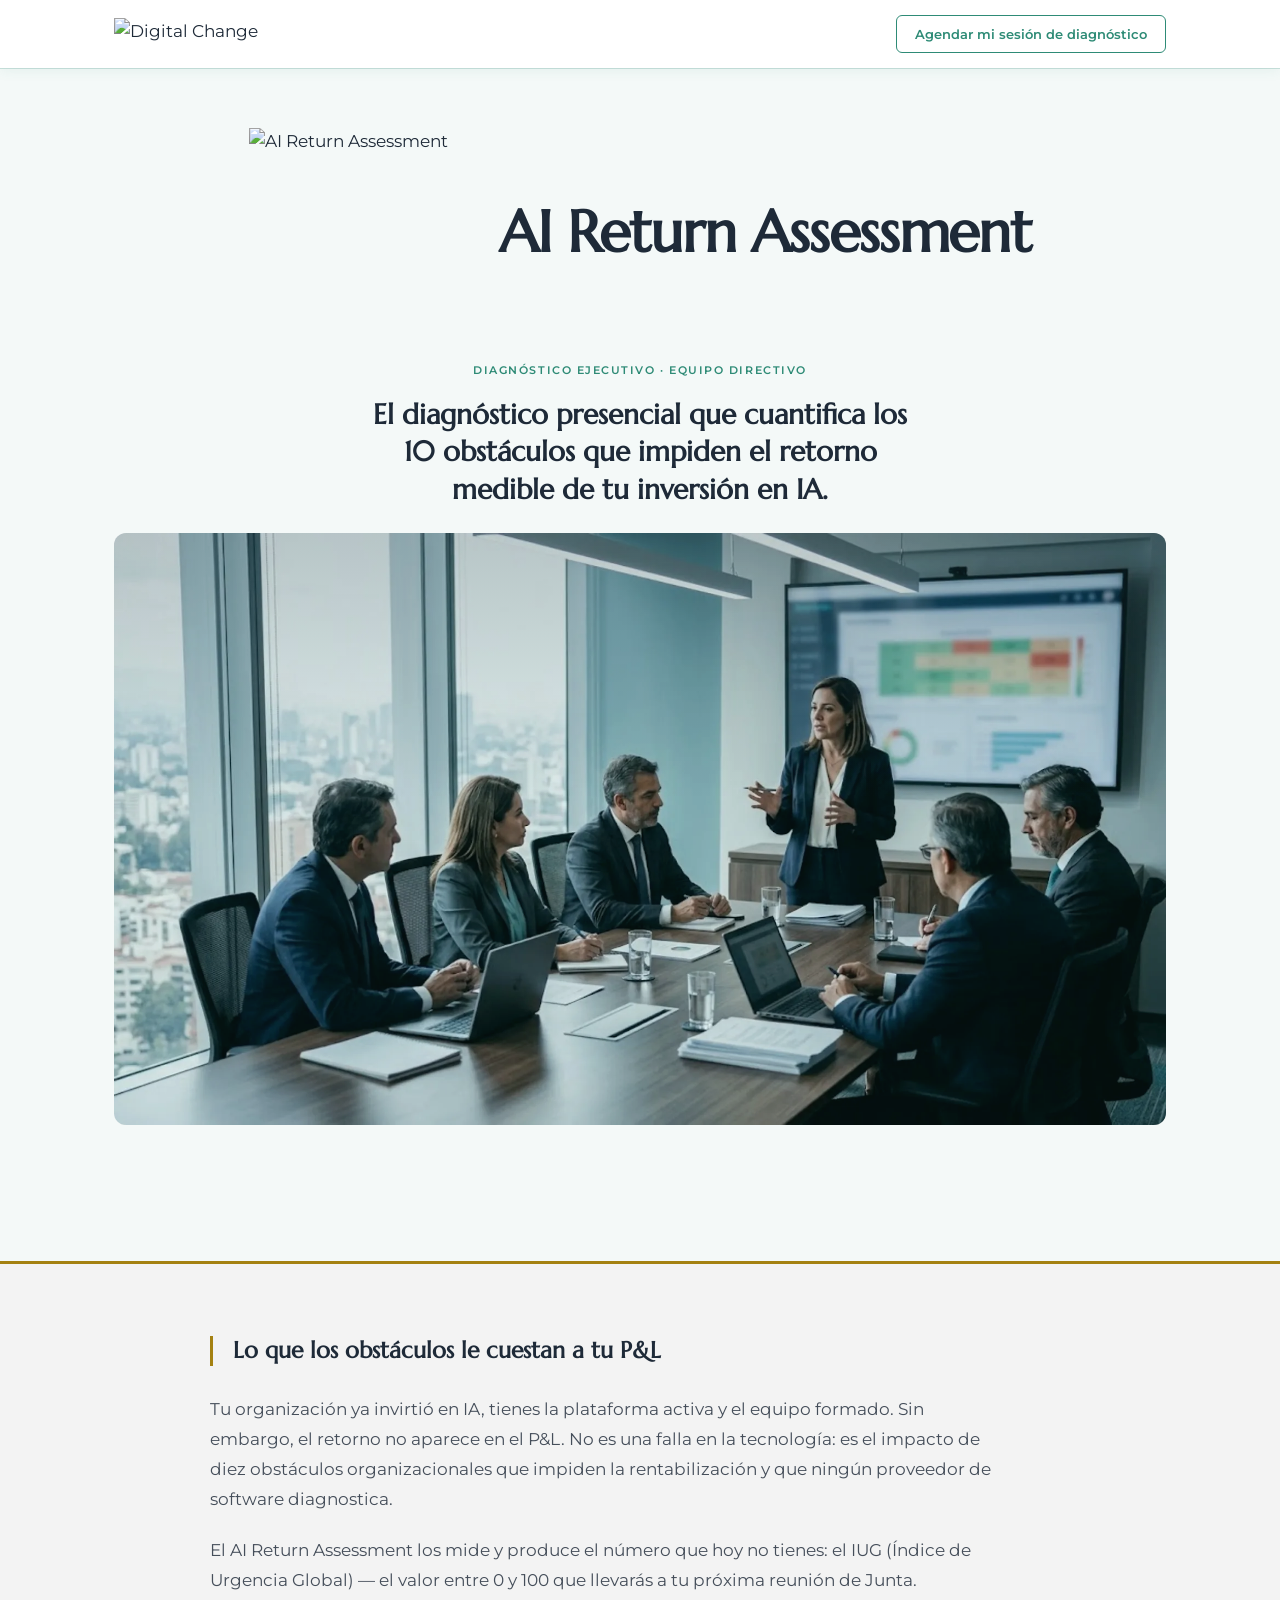
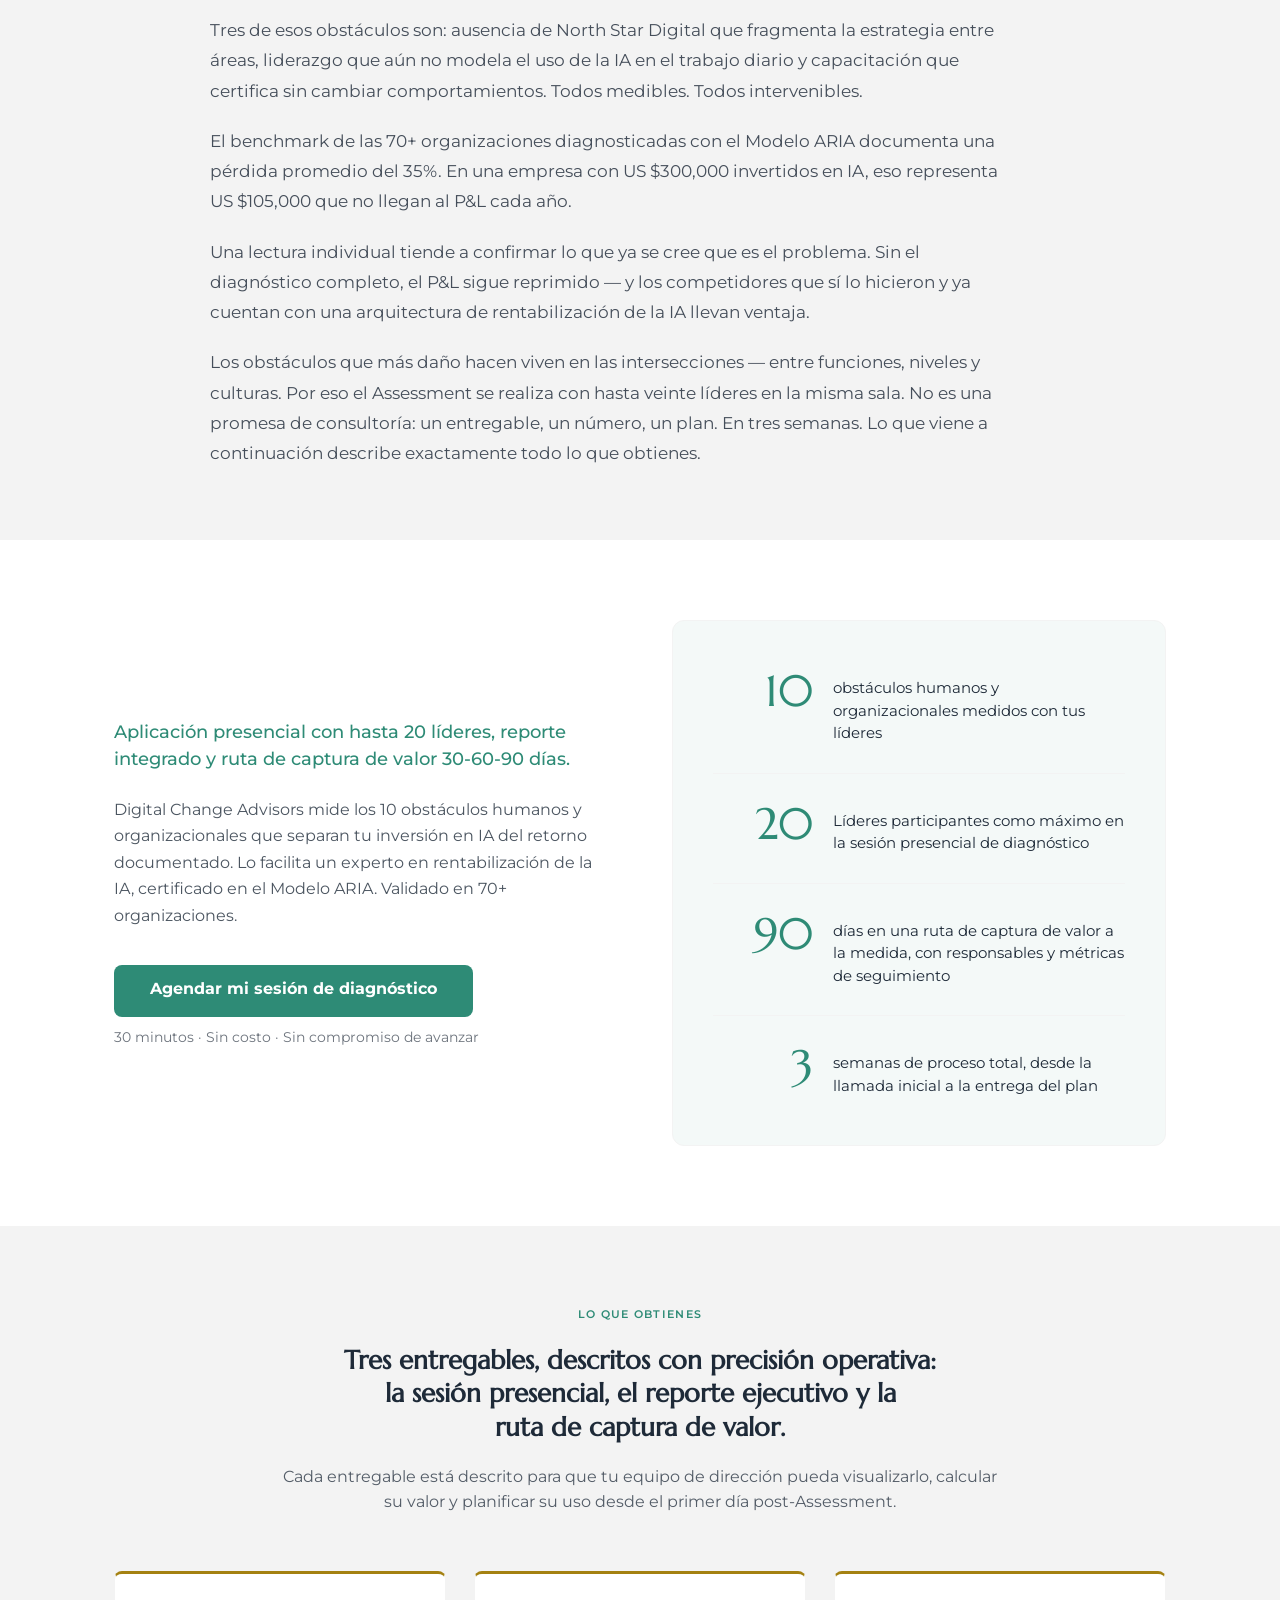
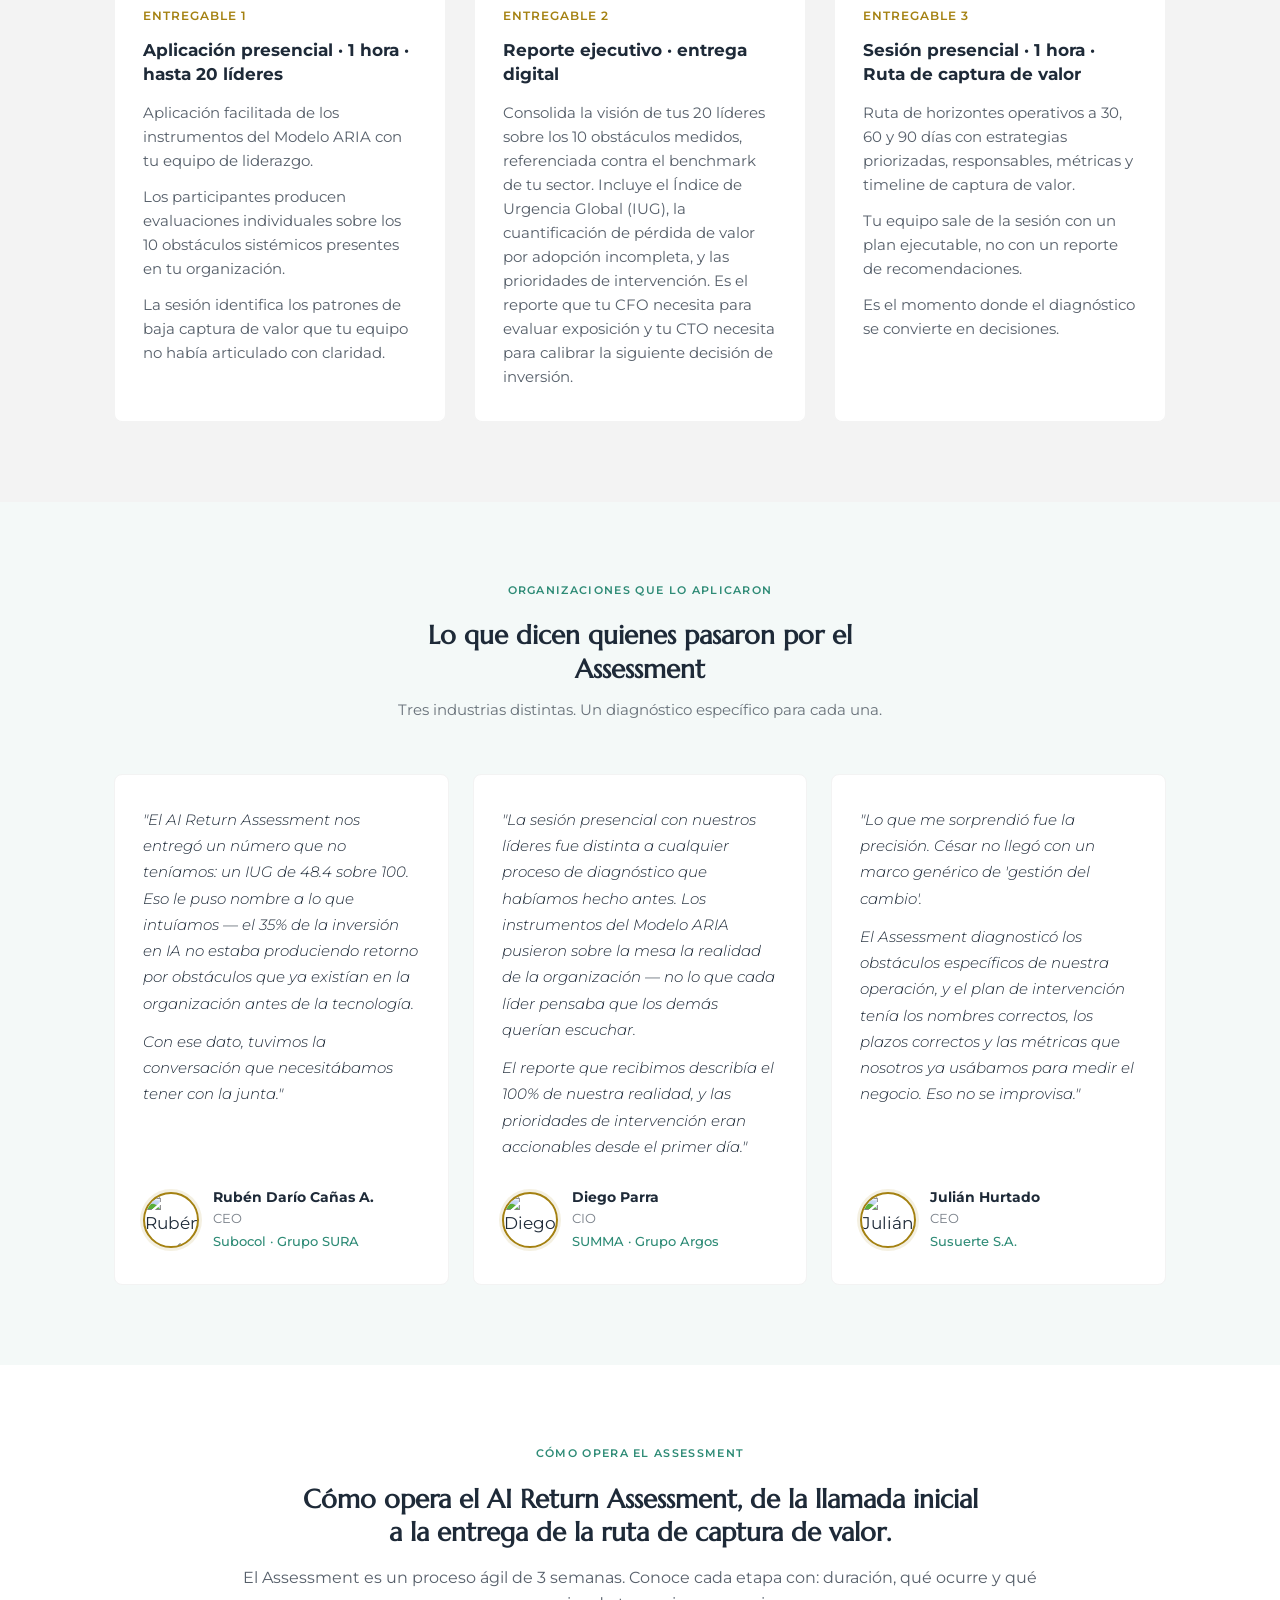
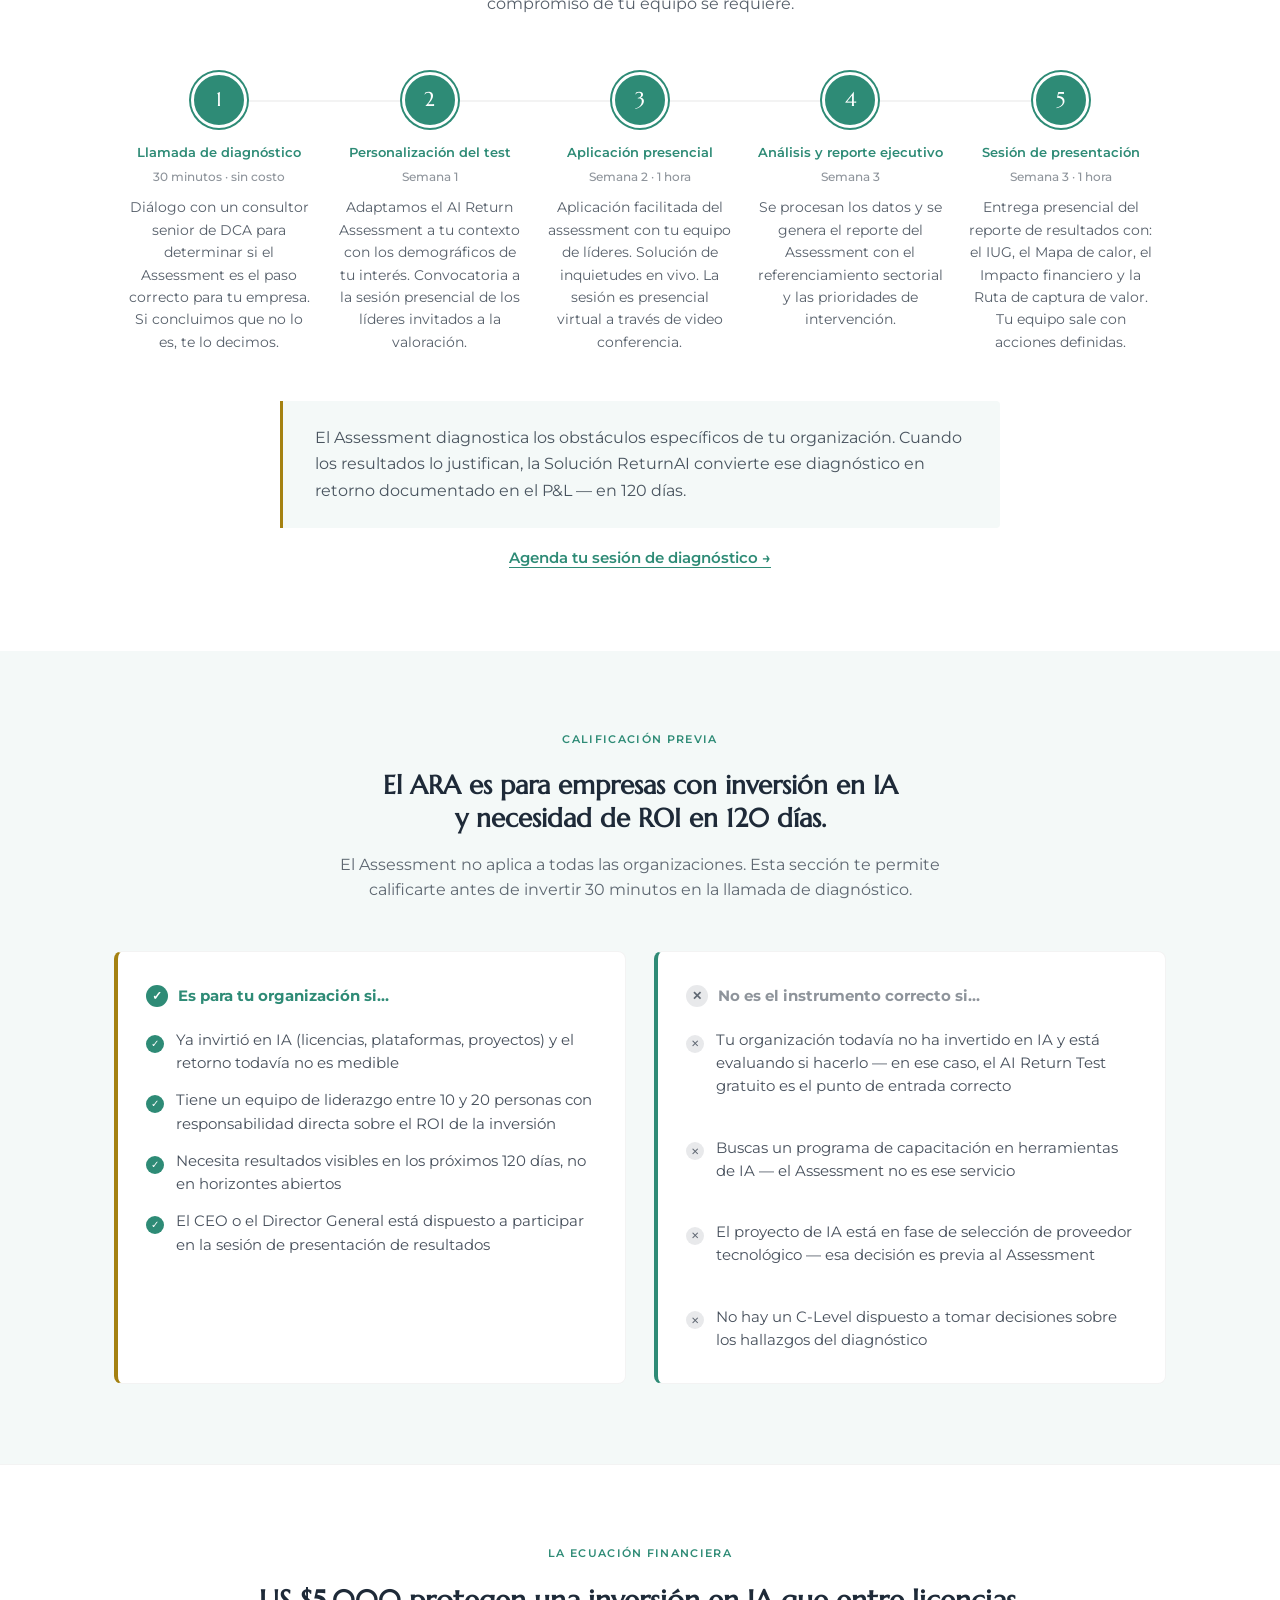
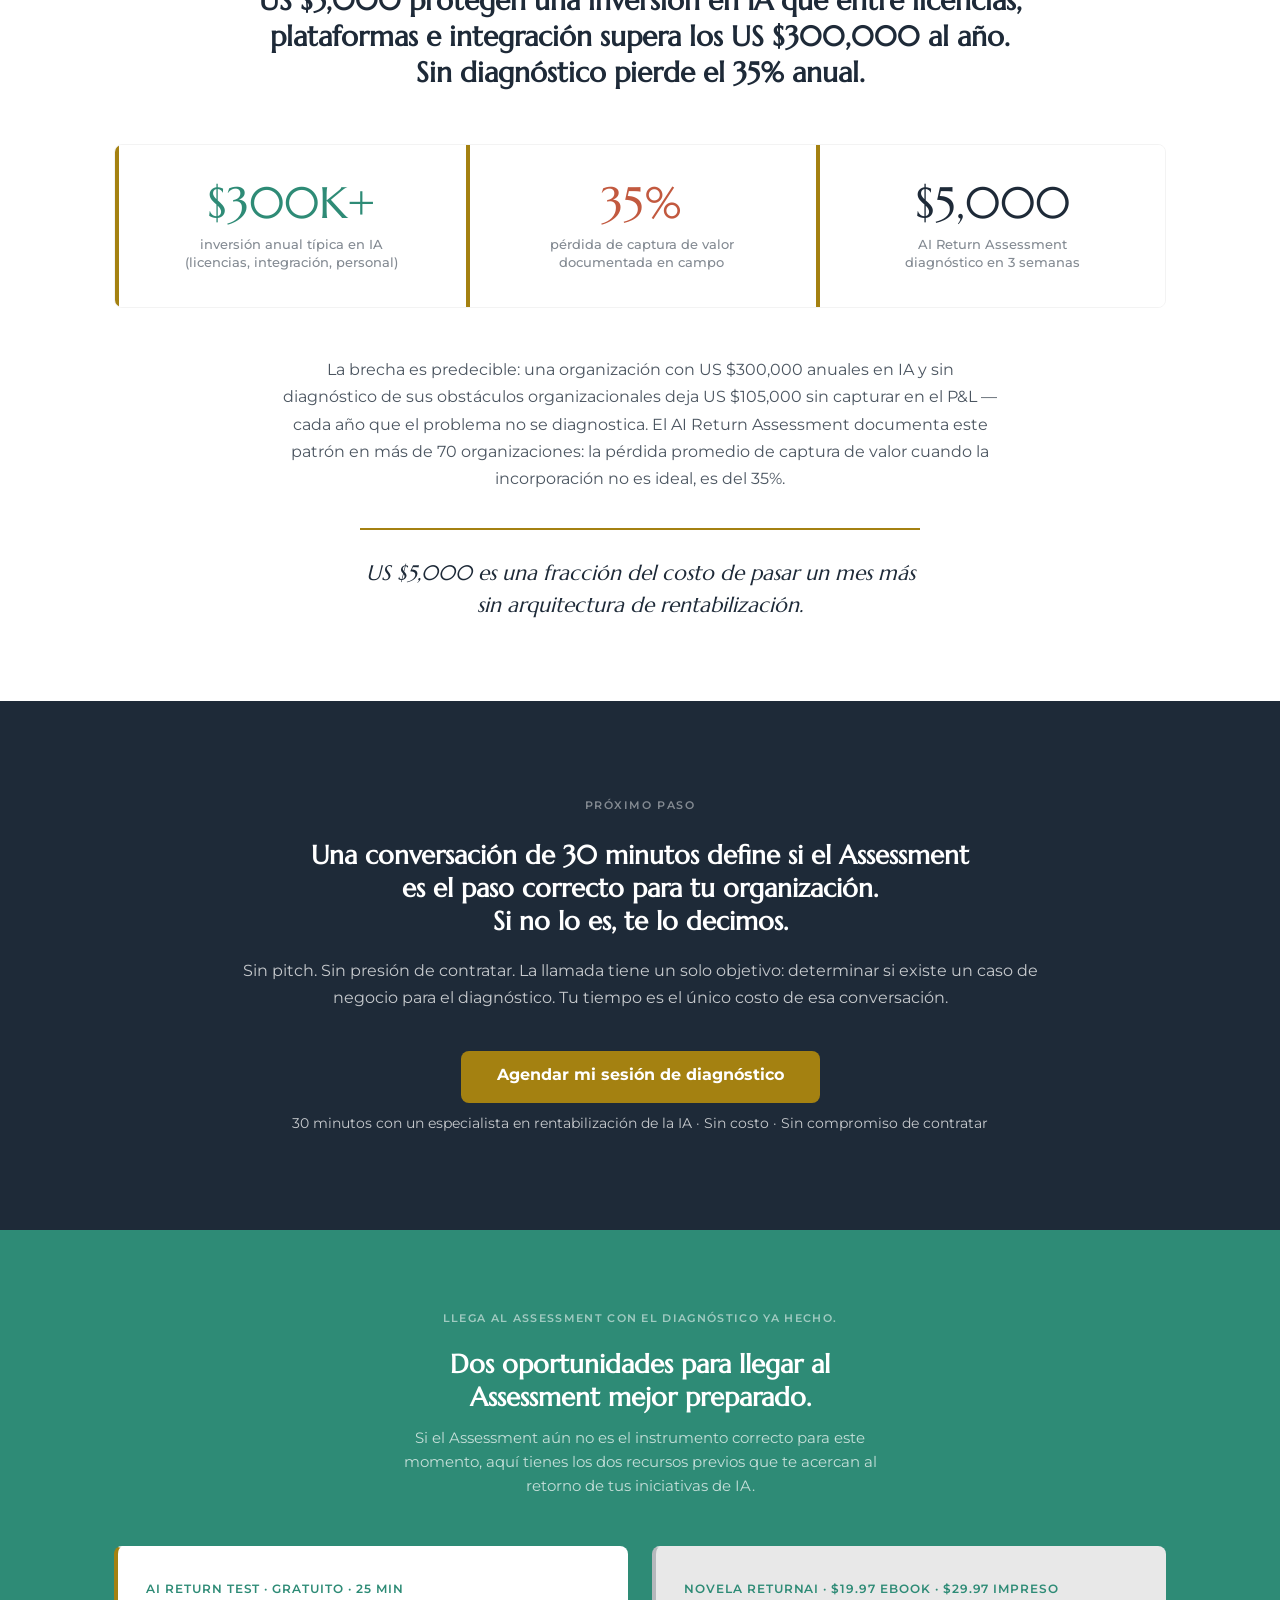
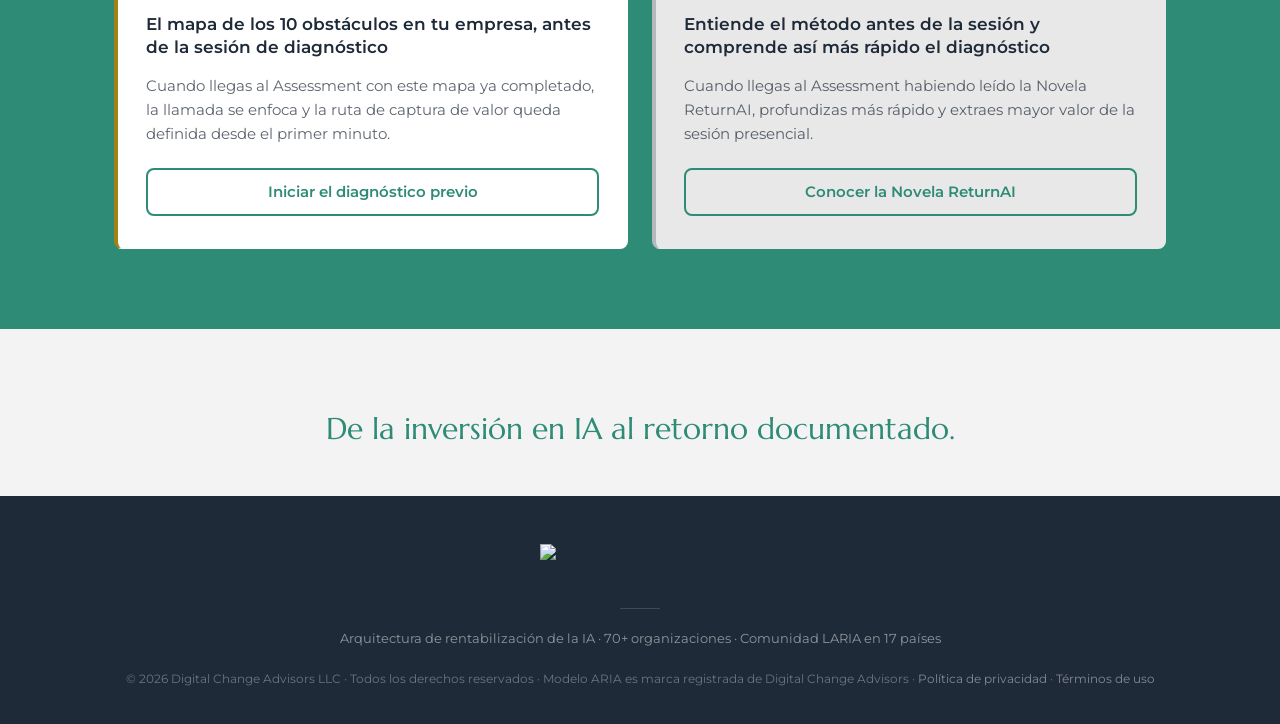
==== commit 93dc623c: "feat: fotos editoriales en hero de landings ARA + unificación de enlaces al dominio Hero (8 landings" ====
--- a/ara/index.html
+++ b/ara/index.html
@@ -45,17 +45,13 @@
     <span class="hero-overtitle hero-overtitle--centered">Diagnóstico ejecutivo · Equipo directivo</span>
     <h2 class="hero-title ara-reveal"><span class="line">El diagnóstico presencial que cuantifica los</span><span class="line">10 obstáculos que impiden el retorno</span><span class="line">medible de tu inversión en IA.</span></h2>
 
-    <!-- VIDEO PLACEHOLDER (video único por landing — pendiente de producción) -->
-    <div class="hero-video-placeholder">
-      <div class="hero-video-inner">
-        <div class="hero-video-icon">
-          <svg width="22" height="26" viewBox="0 0 22 26" fill="none" aria-hidden="true">
-            <polygon points="1,1 21,13 1,25" fill="rgba(46,139,118,0.55)"/>
-          </svg>
-        </div>
-        <span class="hero-video-label">Video próximamente</span>
-      </div>
-    </div>
+    <!-- HERO IMAGE · sesión del AI Return Assessment (poster del futuro video) -->
+    <figure class="hero-video">
+      <picture>
+        <source srcset="../images/foto_ara_overview.webp" type="image/webp">
+        <img src="../images/foto_ara_overview.jpg" width="1920" height="1080" fetchpriority="high" decoding="async" alt="Sesión del AI Return Assessment: líderes revisando el heatmap de resultados con una facilitadora — Modelo ARIA" class="hero-video__img">
+      </picture>
+    </figure>
 
   </div>
 </section>
--- a/ara/ara-styles.css
+++ b/ara/ara-styles.css
@@ -628,6 +628,9 @@
   flex-direction: column;
   gap: 14px;
 }
+/* Col No: ítems más cortos que la col Sí — una línea extra de gap
+   (~38px) equilibra la altura visual de las dos columnas */
+.para-quien-col.no .para-quien-list { gap: 38px; }
 .para-quien-list li {
   display: flex;
   align-items: flex-start;
@@ -1192,7 +1195,34 @@
   text-transform: uppercase;
   color: rgba(46,139,118,0.5);
 }
+/* Hero archetype image — foto editorial del arquetipo (poster del futuro video) · overlay teal/carbón brand+BE */
+.hero-video {
+  position: relative;
+  width: 100%;
+  aspect-ratio: 16 / 9;
+  margin: 0 0 64px;
+  border-radius: 12px;
+  overflow: hidden;
+  background: var(--dca-platinum);
+}
+.hero-video__img {
+  display: block;
+  width: 100%;
+  height: 100%;
+  object-fit: cover;
+  filter: saturate(0.85) contrast(1.04);
+}
+.hero-video::after {
+  content: "";
+  position: absolute;
+  inset: 0;
+  pointer-events: none;
+  background:
+    linear-gradient(180deg, rgba(30,42,56,0.20), rgba(30,42,56,0) 45%),
+    rgba(46,139,118,0.10);
+}
 @media (max-width: 640px) {
+  .hero-video { margin-bottom: 40px; }
   .hero-identity { flex-direction: column; text-align: center; gap: 24px; }
   .hero-icon { width: 140px; height: 140px; }
   .hero-icon img { width: 140px; height: 140px; }
